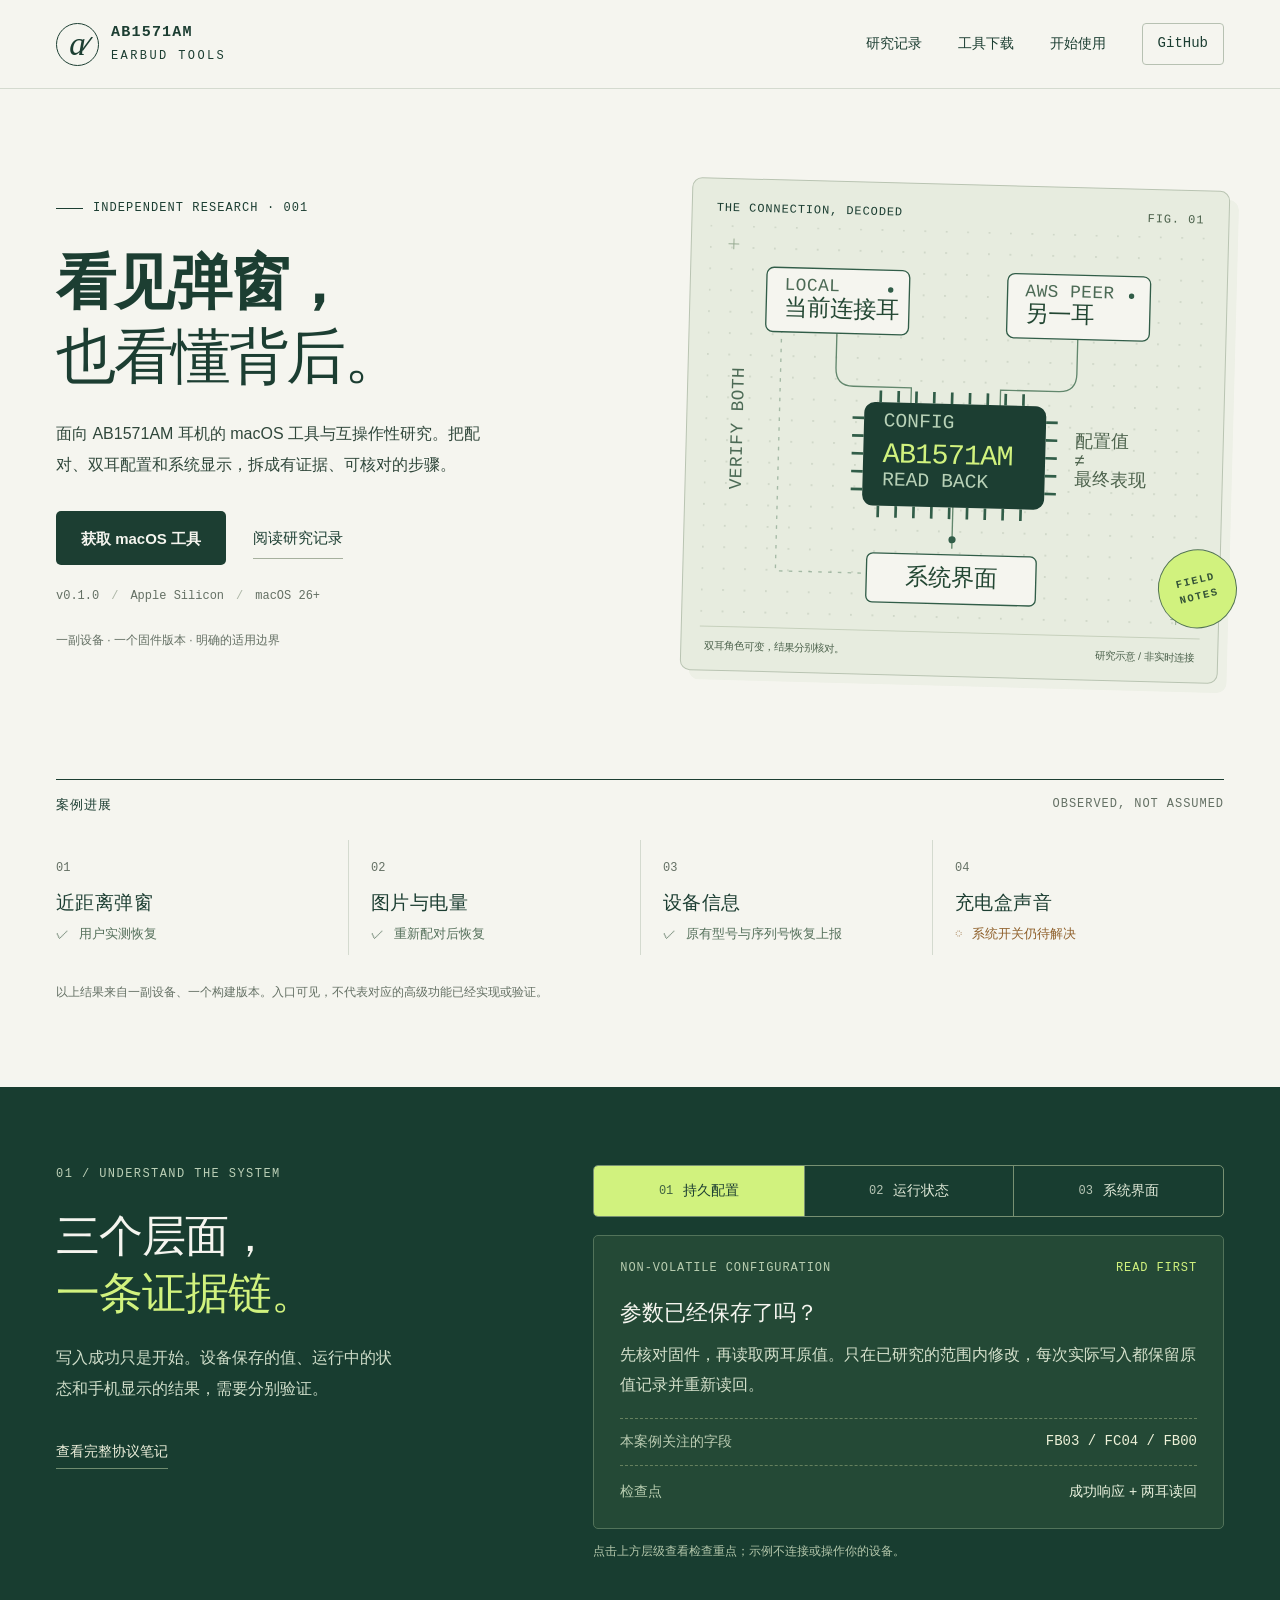
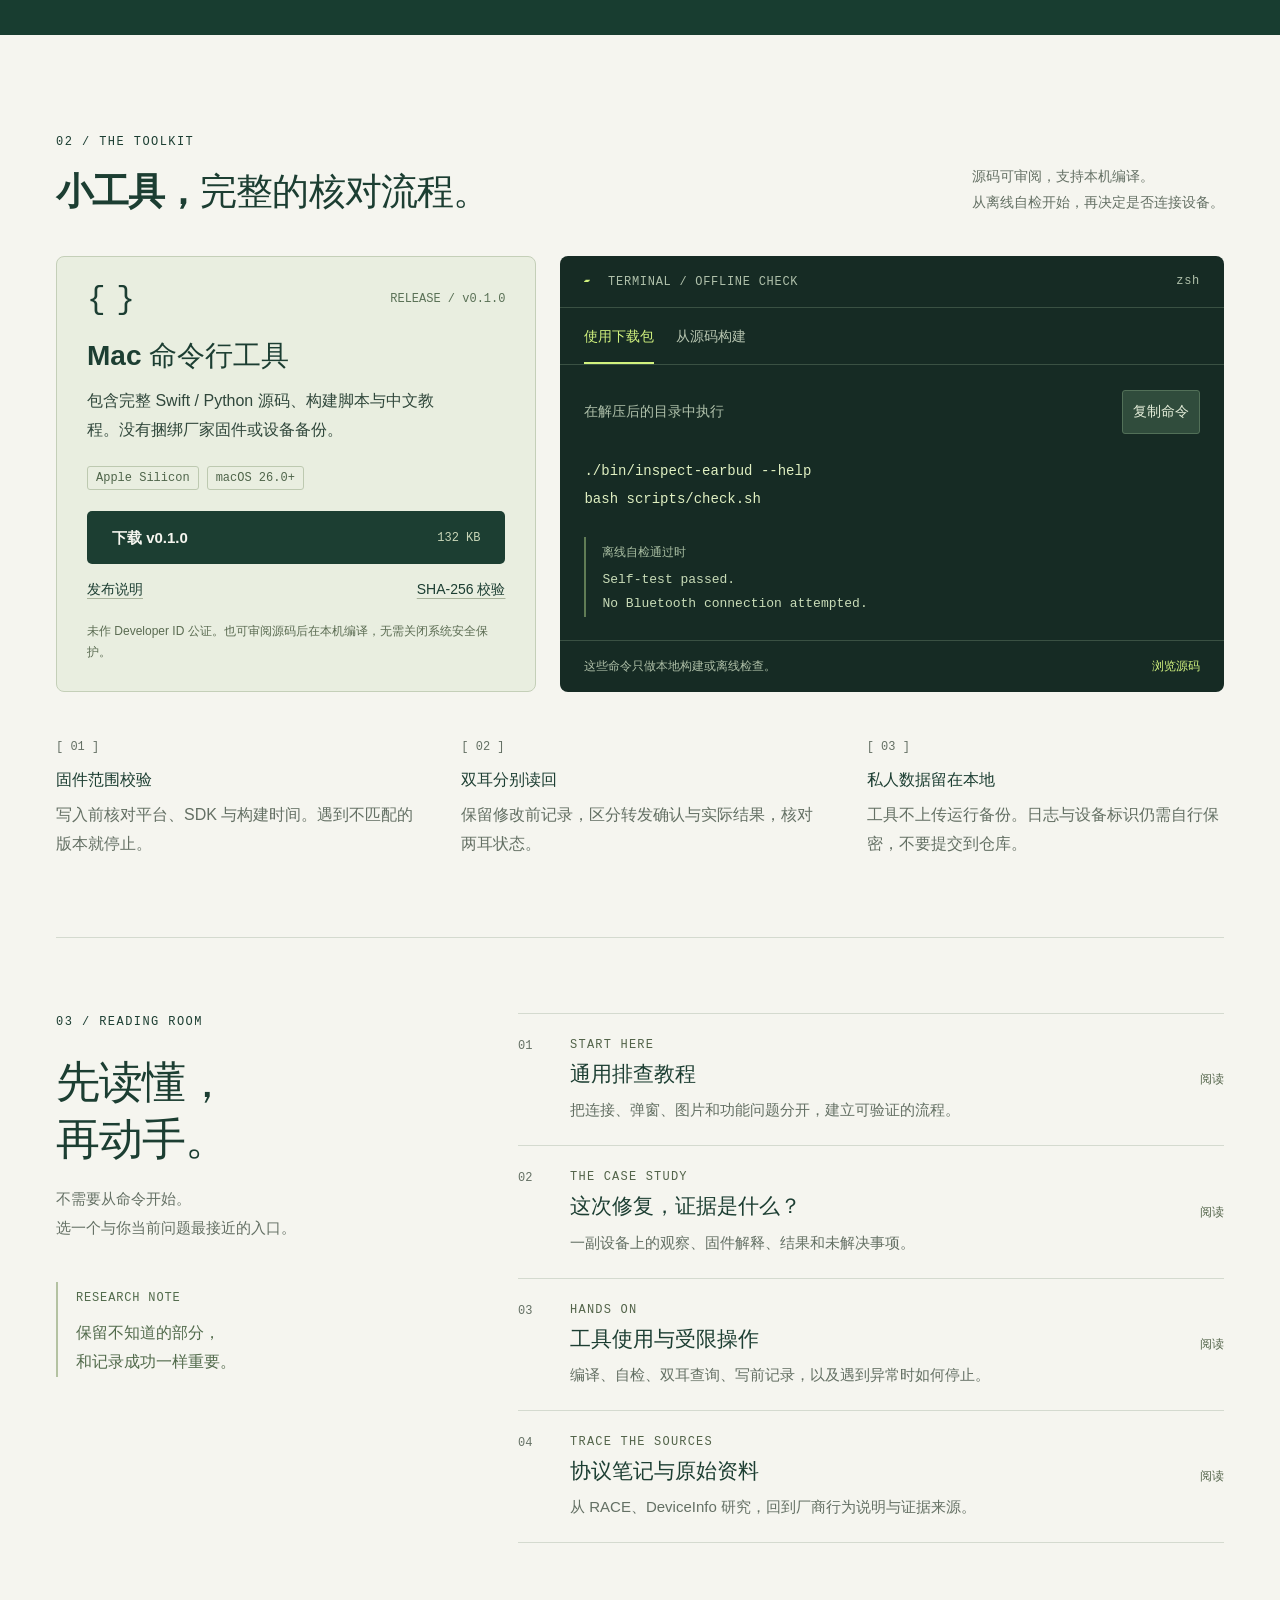
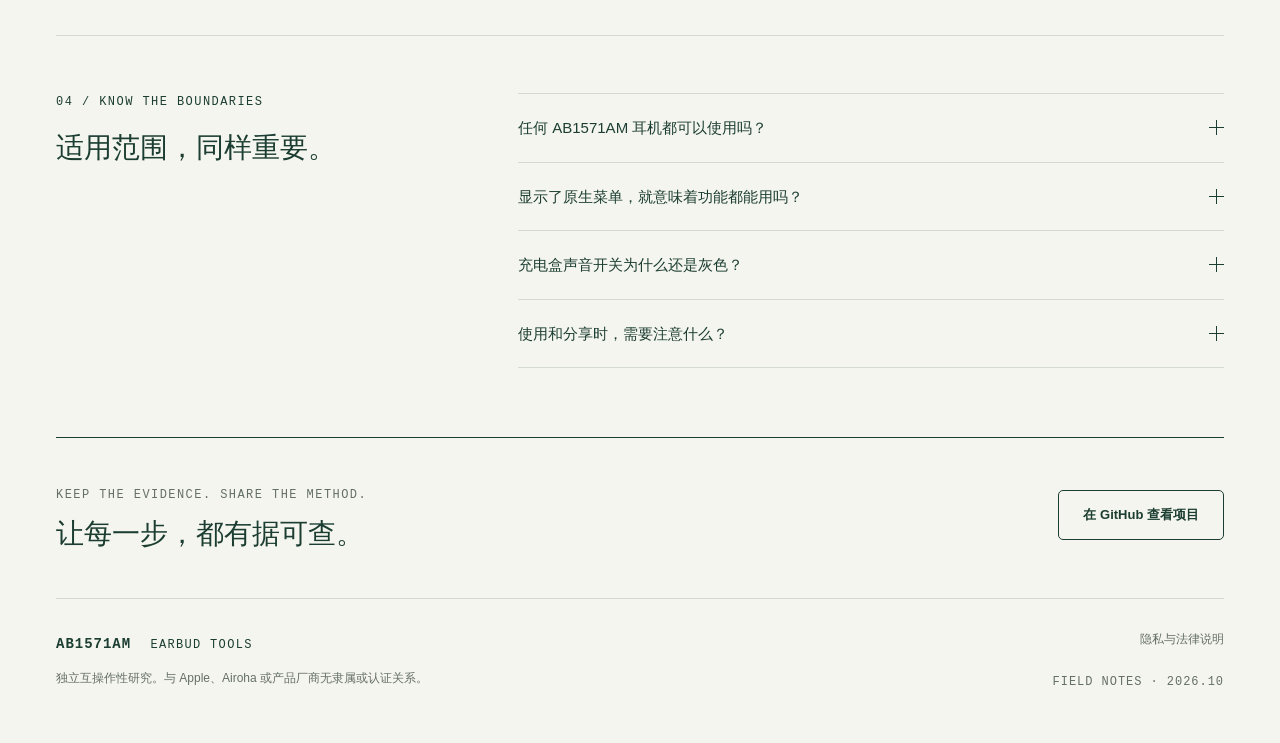
==== docs/index.html @ 387a6f53 "feat: add designed GitHub Pages project site" ====
<!doctype html>
<html lang="zh-CN">
<head>
  <meta charset="utf-8">
  <meta name="viewport" content="width=device-width, initial-scale=1">
  <meta name="theme-color" content="#f5f5ef">
  <meta name="description" content="AB1571AM 耳机互操作性研究与 macOS 工具。理解弹窗、双耳配置和设备信息上报，用可核对的步骤排查问题。">
  <meta http-equiv="Content-Security-Policy" content="default-src 'self'; script-src 'self'; style-src 'self'; img-src 'self' data:; font-src 'self'; object-src 'none'; base-uri 'self'; form-action 'none'">
  <meta property="og:type" content="website">
  <meta property="og:title" content="AB1571AM Earbud Tools · 看懂连接背后">
  <meta property="og:description" content="一份有边界的研究，一套可核对的工具。面向 AB1571AM 耳机的 macOS 工具与互操作性记录。">
  <meta property="og:url" content="https://jacksonsy.github.io/ab1571am-earbud-tools/">
  <link rel="canonical" href="https://jacksonsy.github.io/ab1571am-earbud-tools/">
  <link rel="icon" type="image/svg+xml" href="data:image/svg+xml,%3Csvg xmlns='http://www.w3.org/2000/svg' viewBox='0 0 64 64'%3E%3Crect width='64' height='64' rx='16' fill='%231c3e32'/%3E%3Cpath d='M15 43 28 18h8l13 25M21 33h22M27 43h10' fill='none' stroke='%23d1f27e' stroke-width='5' stroke-linejoin='round'/%3E%3C/svg%3E">
  <link rel="stylesheet" href="site.css">
  <script src="site.js" defer></script>
  <title>AB1571AM Earbud Tools · 看懂连接背后</title>
</head>
<body>
  <a class="skip-link" href="#main">跳到主要内容</a>
  <header class="site-header">
    <div class="shell header-inner">
      <a class="brand" href="#" aria-label="AB1571AM Earbud Tools 首页"><span class="brand-mark" aria-hidden="true">a<span>/</span></span><span><strong>AB1571AM</strong><small>EARBUD TOOLS</small></span></a>
      <button class="menu-toggle" aria-controls="site-nav" aria-expanded="false" aria-label="展开导航"><span></span><span></span></button>
      <nav id="site-nav" aria-label="主导航">
        <a href="#findings">研究记录</a><a href="#toolkit">工具下载</a><a href="#guide">开始使用</a>
        <a class="nav-repo" href="https://github.com/JacksonsY/ab1571am-earbud-tools">GitHub</a>
      </nav>
    </div>
  </header>

  <main id="main">
    <section class="hero shell" aria-labelledby="hero-heading">
      <div class="hero-copy">
        <div class="eyebrow"><span class="short-rule"></span>INDEPENDENT RESEARCH · 001</div>
        <h1 id="hero-heading">看见弹窗，<br><span>也看懂背后。</span></h1>
        <p class="hero-description">面向 AB1571AM 耳机的 macOS 工具与互操作性研究。把配对、双耳配置和系统显示，拆成有证据、可核对的步骤。</p>
        <div class="hero-actions"><a class="button button-primary" href="https://github.com/JacksonsY/ab1571am-earbud-tools/releases/latest">获取 macOS 工具</a><a class="text-link" href="#findings">阅读研究记录</a></div>
        <div class="hero-meta"><span>v0.1.0</span><span>Apple Silicon</span><span>macOS 26+</span></div>
        <p class="scope-note">一副设备 · 一个固件版本 · 明确的适用边界</p>
      </div>

      <div class="field-diagram">
        <div class="diagram-heading"><span>THE CONNECTION, DECODED</span><span class="index-label">FIG. 01</span></div>
        <svg class="protocol-map" viewBox="0 0 560 450" role="img" aria-labelledby="map-title map-desc">
          <title id="map-title">双耳、配置与系统界面的关系示意图</title>
          <desc id="map-desc">当前连接耳和另一耳分别核对配置，通过固件运行状态影响主机识别。连线为研究示意，不表示正在连接设备。</desc>
          <defs><pattern id="map-grid" width="24" height="24" patternUnits="userSpaceOnUse"><circle cx="1" cy="1" r="1" fill="#c6cfbf"/></pattern></defs>
          <rect width="560" height="450" fill="url(#map-grid)"/>
          <g fill="none" stroke="#62876d" stroke-width="1.5"><path d="M145 118V157Q145 177 165 177H230V202"/><path d="M415 118V157Q415 177 395 177H330V202"/><path d="M280 302V356"/><path d="M145 89H83V386H185" stroke-dasharray="4 7" opacity=".5"/></g>
          <g fill="#f5f5ef" stroke="#315d48" stroke-width="1.5"><rect x="65" y="46" width="160" height="72" rx="8"/><rect x="335" y="46" width="160" height="72" rx="8"/></g>
          <g class="map-label"><text x="85" y="71">LOCAL</text><text x="355" y="71">AWS PEER</text></g>
          <g class="map-title"><text x="85" y="99">当前连接耳</text><text x="355" y="99">另一耳</text></g>
          <g fill="#315d48"><circle cx="204" cy="68" r="3"/><circle cx="474" cy="68" r="3"/></g>
          <rect x="178" y="194" width="204" height="116" rx="12" fill="#1c3e32"/>
          <g stroke="#315d48" stroke-width="3"><path d="M196 181v13m20-13v13m20-13v13m20-13v13m20-13v13m20-13v13m20-13v13m20-13v13m20-13v13M196 310v13m20-13v13m20-13v13m20-13v13m20-13v13m20-13v13m20-13v13m20-13v13m20-13v13M165 212h13m-13 20h13m-13 20h13m-13 20h13m-13 20h13M382 212h13m-13 20h13m-13 20h13m-13 20h13m-13 20h13"/></g>
          <text x="200" y="221" class="map-chip-small">CONFIG</text><text x="200" y="261" class="map-chip-title">AB1571AM</text><text x="200" y="287" class="map-chip-small">READ BACK</text>
          <g class="map-side-note"><text x="415" y="238">配置值</text><text x="415" y="260">≠</text><text x="415" y="281">最终表现</text></g>
          <circle cx="280" cy="346" r="4" fill="#315d48"/>
          <rect x="185" y="363" width="190" height="55" rx="7" fill="#f5f5ef" stroke="#315d48" stroke-width="1.5"/>
          <text x="280" y="397" text-anchor="middle" class="map-title">系统界面</text>
          <text x="42" y="296" transform="rotate(-90 42 296)" class="map-label">VERIFY BOTH</text>
          <g stroke="#91a68c" stroke-width="1"><path d="M21 21h12m-6-6v12M527 429h12m-6-6v12"/></g>
        </svg>
        <div class="diagram-foot"><span>双耳角色可变，结果分别核对。</span><span>研究示意 / 非实时连接</span></div>
        <span class="diagram-stamp" aria-hidden="true">FIELD<br>NOTES</span>
      </div>
    </section>

    <section id="findings" class="findings shell" aria-labelledby="findings-heading">
      <div class="section-kicker"><span id="findings-heading">案例进展</span><span>OBSERVED, NOT ASSUMED</span></div>
      <div class="finding-grid">
        <article><span class="finding-number">01</span><h2>近距离弹窗</h2><p><span class="status-symbol" aria-hidden="true">✓</span> 用户实测恢复</p></article>
        <article><span class="finding-number">02</span><h2>图片与电量</h2><p><span class="status-symbol" aria-hidden="true">✓</span> 重新配对后恢复</p></article>
        <article><span class="finding-number">03</span><h2>设备信息</h2><p><span class="status-symbol" aria-hidden="true">✓</span> 原有型号与序列号恢复上报</p></article>
        <article class="finding-open"><span class="finding-number">04</span><h2>充电盒声音</h2><p><span class="status-symbol" aria-hidden="true">◌</span> 系统开关仍待解决</p></article>
      </div>
      <p class="finding-caption">以上结果来自一副设备、一个构建版本。入口可见，不代表对应的高级功能已经实现或验证。</p>
    </section>

    <section class="layers-section" aria-labelledby="layers-heading">
      <div class="shell layers-layout" id="layers" data-tabs data-selected="layer-config">
        <div class="layers-intro"><div class="eyebrow">01 / UNDERSTAND THE SYSTEM</div><h2 id="layers-heading">三个层面，<br><span>一条证据链。</span></h2><p>写入成功只是开始。设备保存的值、运行中的状态和手机显示的结果，需要分别验证。</p><a class="light-link" href="https://github.com/JacksonsY/ab1571am-earbud-tools/blob/main/docs/PROTOCOL.md">查看完整协议笔记</a></div>
        <div class="layer-workspace">
          <div class="layer-tabs" role="tablist" aria-label="探索三个状态层面">
            <button id="tab-config" role="tab" aria-selected="true" aria-controls="layer-config" data-panel="layer-config"><span>01</span>持久配置</button>
            <button id="tab-runtime" role="tab" aria-selected="false" aria-controls="layer-runtime" tabindex="-1" data-panel="layer-runtime"><span>02</span>运行状态</button>
            <button id="tab-interface" role="tab" aria-selected="false" aria-controls="layer-interface" tabindex="-1" data-panel="layer-interface"><span>03</span>系统界面</button>
          </div>
          <div class="layer-panel" id="layer-config" role="tabpanel" aria-labelledby="tab-config" tabindex="0"><div class="panel-topline"><span>NON-VOLATILE CONFIGURATION</span><span class="panel-tag">READ FIRST</span></div><h3>参数已经保存了吗？</h3><p>先核对固件，再读取两耳原值。只在已研究的范围内修改，每次实际写入都保留原值记录并重新读回。</p><div class="data-row"><span>本案例关注的字段</span><code>FB03 / FC04 / FB00</code></div><div class="panel-rule"><span>检查点</span><strong>成功响应 + 两耳读回</strong></div></div>
          <div class="layer-panel" id="layer-runtime" role="tabpanel" aria-labelledby="tab-runtime" tabindex="0" hidden><div class="panel-topline"><span>RUNTIME STATE</span><span class="panel-tag">CHECK THE CACHE</span></div><h3>设备正在使用新值吗？</h3><p>持久值与运行缓存可能不同。案例中的 DeviceInfo 总开关会阻断整组上报；指定缓存只有满足固件、加载和稳定性检查后才能同步。</p><div class="data-row"><span>关键区别</span><code>已保存 ≠ 已生效</code></div><div class="panel-rule"><span>检查点</span><strong>缓存状态 + 数据上报</strong></div></div>
          <div class="layer-panel" id="layer-interface" role="tabpanel" aria-labelledby="tab-interface" tabindex="0" hidden><div class="panel-topline"><span>HOST RECOGNITION</span><span class="panel-tag">VERIFY IN USE</span></div><h3>手机真的显示正确了吗？</h3><p>回到手机验证最初的症状。参数正确但图片空白时，本案例通过重新配对恢复显示；控制项还需要验证硬件实际行为。</p><div class="data-row"><span>最后一步</span><code>看界面，也测功能</code></div><div class="panel-rule"><span>检查点</span><strong>手机观察 + 真实效果</strong></div></div>
          <p class="layer-footnote">点击上方层级查看检查重点；示例不连接或操作你的设备。</p>
        </div>
      </div>
    </section>

    <section id="toolkit" class="toolkit shell" aria-labelledby="toolkit-heading">
      <div class="section-heading"><div><div class="eyebrow">02 / THE TOOLKIT</div><h2 id="toolkit-heading">小工具，<span>完整的核对流程。</span></h2></div><p>源码可审阅，支持本机编译。<br>从离线自检开始，再决定是否连接设备。</p></div>
      <div class="toolkit-layout">
        <div class="download-card"><div class="download-card-top"><span class="tool-symbol" aria-hidden="true">{ }</span><span class="release-label">RELEASE / v0.1.0</span></div><h3>Mac 命令行工具</h3><p>包含完整 Swift / Python 源码、构建脚本与中文教程。没有捆绑厂家固件或设备备份。</p><div class="compatibility"><span>Apple Silicon</span><span>macOS 26.0+</span></div><a class="button button-primary" href="https://github.com/JacksonsY/ab1571am-earbud-tools/releases/download/v0.1.0/earbud-interop-tools-v0.1.0-macos-arm64.zip">下载 v0.1.0 <span class="file-size">132 KB</span></a><div class="download-links"><a href="https://github.com/JacksonsY/ab1571am-earbud-tools/releases/tag/v0.1.0">发布说明</a><a href="https://github.com/JacksonsY/ab1571am-earbud-tools/releases/download/v0.1.0/earbud-interop-tools-v0.1.0-macos-arm64.zip.sha256">SHA-256 校验</a></div><p class="download-note">未作 Developer ID 公证。也可审阅源码后在本机编译，无需关闭系统安全保护。</p></div>
        <div class="terminal" data-tabs>
          <div class="terminal-bar"><span class="terminal-name"><span aria-hidden="true">▰</span> TERMINAL / OFFLINE CHECK</span><span>zsh</span></div>
          <div class="code-tabs" role="tablist" aria-label="选择工具使用方式"><button id="tab-binary" role="tab" aria-selected="true" aria-controls="code-binary" data-panel="code-binary">使用下载包</button><button id="tab-source" role="tab" aria-selected="false" aria-controls="code-source" tabindex="-1" data-panel="code-source">从源码构建</button></div>
          <div id="code-binary" role="tabpanel" aria-labelledby="tab-binary"><div class="code-caption"><span>在解压后的目录中执行</span><button class="copy-button" data-copy="command-binary">复制命令</button></div><pre><code id="command-binary">./bin/inspect-earbud --help
bash scripts/check.sh</code></pre><div class="terminal-output"><span>离线自检通过时</span><p>Self-test passed.<br>No Bluetooth connection attempted.</p></div></div>
          <div id="code-source" role="tabpanel" aria-labelledby="tab-source" hidden><div class="code-caption"><span>在克隆后的仓库目录中执行</span><button class="copy-button" data-copy="command-source">复制命令</button></div><pre><code id="command-source">bash scripts/build-macos.sh
bash scripts/check.sh</code></pre><div class="terminal-output"><span>构建环境</span><p>macOS + Xcode Command Line Tools<br>Python 3 用于辅助脚本自检</p></div></div>
          <div class="terminal-footer"><span id="copy-status" role="status" aria-live="polite">这些命令只做本地构建或离线检查。</span><a href="https://github.com/JacksonsY/ab1571am-earbud-tools/tree/main/tools">浏览源码</a></div>
        </div>
      </div>
      <div class="tool-features"><div><span class="feature-index">[ 01 ]</span><h3>固件范围校验</h3><p>写入前核对平台、SDK 与构建时间。遇到不匹配的版本就停止。</p></div><div><span class="feature-index">[ 02 ]</span><h3>双耳分别读回</h3><p>保留修改前记录，区分转发确认与实际结果，核对两耳状态。</p></div><div><span class="feature-index">[ 03 ]</span><h3>私人数据留在本地</h3><p>工具不上传运行备份。日志与设备标识仍需自行保密，不要提交到仓库。</p></div></div>
    </section>

    <section id="guide" class="reading-room shell" aria-labelledby="guide-heading">
      <div class="reading-intro"><div class="eyebrow">03 / READING ROOM</div><h2 id="guide-heading">先读懂，<br><span>再动手。</span></h2><p>不需要从命令开始。<br>选一个与你当前问题最接近的入口。</p><div class="reading-note"><span>RESEARCH NOTE</span><p>保留不知道的部分，<br>和记录成功一样重要。</p></div></div>
      <div class="reading-list">
        <a href="https://github.com/JacksonsY/ab1571am-earbud-tools/blob/main/docs/TUTORIAL.md"><span class="reading-index">01</span><div><span class="reading-category">START HERE</span><h3>通用排查教程</h3><p>把连接、弹窗、图片和功能问题分开，建立可验证的流程。</p></div><span class="reading-action">阅读</span></a>
        <a href="https://github.com/JacksonsY/ab1571am-earbud-tools/blob/main/docs/CASE_STUDY.md"><span class="reading-index">02</span><div><span class="reading-category">THE CASE STUDY</span><h3>这次修复，证据是什么？</h3><p>一副设备上的观察、固件解释、结果和未解决事项。</p></div><span class="reading-action">阅读</span></a>
        <a href="https://github.com/JacksonsY/ab1571am-earbud-tools/blob/main/docs/TOOLS.md"><span class="reading-index">03</span><div><span class="reading-category">HANDS ON</span><h3>工具使用与受限操作</h3><p>编译、自检、双耳查询、写前记录，以及遇到异常时如何停止。</p></div><span class="reading-action">阅读</span></a>
        <a href="https://github.com/JacksonsY/ab1571am-earbud-tools/blob/main/docs/SOURCES.md"><span class="reading-index">04</span><div><span class="reading-category">TRACE THE SOURCES</span><h3>协议笔记与原始资料</h3><p>从 RACE、DeviceInfo 研究，回到厂商行为说明与证据来源。</p></div><span class="reading-action">阅读</span></a>
      </div>
    </section>

    <section class="boundaries shell" aria-labelledby="boundaries-heading">
      <div class="boundary-heading"><div class="eyebrow">04 / KNOW THE BOUNDARIES</div><h2 id="boundaries-heading">适用范围，同样重要。</h2></div>
      <div class="faq-list">
        <details><summary>任何 AB1571AM 耳机都可以使用吗？<span class="plus" aria-hidden="true"></span></summary><div><p>不能这样推断。当前实机证据来自一副设备与一个固件版本；相同芯片也可能使用不同配置和充电盒控制器。受限写入匹配的案例固件为：</p><dl class="firmware-profile"><div><dt>平台</dt><dd>ab157x_evk</dd></div><div><dt>SDK</dt><dd>IoT_SDK_for_BT_Audio_V3.10.0.c43sp_YFY_1</dd></div><div><dt>构建</dt><dd>2026/09/14 15:40:24 GMT +08:00</dd></div></dl><p>字符串匹配也不是完整固件真实性认证。遇到未知值或不匹配的版本，应停止操作。</p></div></details>
        <details><summary>显示了原生菜单，就意味着功能都能用吗？<span class="plus" aria-hidden="true"></span></summary><div><p>菜单、图片和设备名称属于界面表现，不能证明官方认证，也不能证明对应硬件和协议功能完整。真实心率、精确查找等高级功能尚未在本案例逐项验证；型号和序列号修复恢复的是设备已有信息的上报。</p></div></details>
        <details><summary>充电盒声音开关为什么还是灰色？<span class="plus" aria-hidden="true"></span></summary><div><p>本案例中伴侣 App 可以控制充电盒声音，但 iOS 开关仍灰。连接状态同步和控制协议适配都需要进一步区分，目前没有已验证的系统开关修复方案。Flycc 来源与版本记录见<a href="https://github.com/JacksonsY/ab1571am-earbud-tools/blob/main/docs/SOFTWARE.md">配套软件说明</a>。</p></div></details>
        <details><summary>使用和分享时，需要注意什么？<span class="plus" aria-hidden="true"></span></summary><div><p>仅操作本人合法持有或明确获授权的设备。不要公开序列号、蓝牙标识、密钥、原始日志和固件备份，也不要将界面表现用于冒充官方认证或误导销售。研究、自用和免责声明不等于自动免责；仓库尚未指定额外的开源或内容复用许可证。请先阅读<a href="https://github.com/JacksonsY/ab1571am-earbud-tools/blob/main/docs/PUBLICATION_AND_LEGAL.md">隐私与法律说明</a>。</p></div></details>
      </div>
    </section>

    <section class="closing shell"><div><span class="eyebrow">KEEP THE EVIDENCE. SHARE THE METHOD.</span><h2>让每一步，都有据可查。</h2></div><a class="button button-outline" href="https://github.com/JacksonsY/ab1571am-earbud-tools">在 GitHub 查看项目</a></section>
  </main>
  <footer class="site-footer shell"><div><a class="footer-brand" href="#">AB1571AM <span>EARBUD TOOLS</span></a><p>独立互操作性研究。与 Apple、Airoha 或产品厂商无隶属或认证关系。</p></div><div class="footer-right"><a href="https://github.com/JacksonsY/ab1571am-earbud-tools/blob/main/docs/PUBLICATION_AND_LEGAL.md">隐私与法律说明</a><span>FIELD NOTES · 2026.10</span></div></footer>
</body>
</html>
---- docs/site.css ----
@charset "UTF-8";
:root{--paper:#f5f5ef;--ink:#1c3e32;--text:#30473b;--muted:#647064;--line:#d4dacf;--lime:#d1f27e;--forest:#183d30;--mono:ui-monospace,"SFMono-Regular",Consolas,"Liberation Mono",monospace;--sans:-apple-system,BlinkMacSystemFont,"Segoe UI","PingFang SC","Hiragino Sans GB","Microsoft YaHei",sans-serif;--serif:Georgia,"Songti SC","Noto Serif CJK SC",serif}
*{box-sizing:border-box}html{scroll-behavior:smooth;scroll-padding-top:110px}body{margin:0;background:var(--paper);color:var(--ink);font-family:var(--sans);font-size:16px;line-height:1.7;-webkit-font-smoothing:antialiased}a{color:inherit;text-decoration:none}button{font:inherit;cursor:pointer}button,a{-webkit-tap-highlight-color:transparent}button{color:inherit}button:focus-visible,a:focus-visible,summary:focus-visible,[tabindex]:focus-visible{outline:3px solid #8c4c1c;outline-offset:5px}::selection{background:var(--lime);color:var(--ink)}[hidden]{display:none!important}h1,h2,h3,p{margin:0}h1,h2,h3{line-height:1.25}button{border:0}pre,code{font-family:var(--mono)}.shell{width:min(1240px,calc(100% - 112px));margin-inline:auto}.skip-link{position:fixed;z-index:100;top:12px;left:12px;padding:10px 18px;background:var(--ink);color:white;transform:translateY(-150%)}.skip-link:focus{transform:translateY(0)}.eyebrow{font:500 .75rem/1.6 var(--mono);letter-spacing:.12em}.button{display:inline-flex;align-items:center;justify-content:center;gap:22px;min-height:54px;padding:13px 24px;border:1px solid transparent;border-radius:5px;font-size:.9375rem;font-weight:600;transition:background .18s,transform .18s}.button:hover{transform:translateY(-2px)}.button-primary{background:var(--ink);color:var(--paper)}.button-primary:hover{background:#315c48}.button-outline{border-color:var(--ink)}.button-outline:hover{background:var(--ink);color:var(--paper)}.text-link{font-size:.9375rem;border-bottom:1px solid #a6b09e;padding-block:7px}.text-link:hover{border-color:var(--ink)}
.site-header{position:sticky;top:0;z-index:20;background:rgba(245,245,239,.96);backdrop-filter:blur(16px);border-bottom:1px solid var(--line)}.header-inner{height:88px;display:flex;align-items:center;justify-content:space-between;gap:32px}.brand{display:flex;align-items:center;gap:12px}.brand-mark{display:grid;place-items:center;position:relative;width:43px;height:43px;border:1px solid var(--ink);border-radius:50%;font:italic 33px/1 var(--serif)}.brand-mark span{position:absolute;font:20px var(--mono);right:5px;top:10px;transform:rotate(8deg)}.brand strong{display:block;font:650 .94rem/1.3 var(--mono);letter-spacing:.08em}.brand small{display:block;font:500 .75rem/1.5 var(--mono);letter-spacing:.2em;margin-top:4px}#site-nav{display:flex;align-items:center;gap:36px;font-size:.875rem}#site-nav>a:not(.nav-repo){padding-block:10px;border-bottom:1px solid transparent}#site-nav>a:not(.nav-repo):hover{border-color:var(--ink)}.nav-repo{border:1px solid #b7c1b2;border-radius:4px;padding:8px 15px;font-family:var(--mono);display:flex;align-items:center;gap:19px}.external-mark{font-size:18px}.nav-repo:hover{background:#e8ecdf}.menu-toggle{display:none}
.hero{display:grid;grid-template-columns:1.02fr 1fr;gap:7%;align-items:center;padding-block:86px 92px;min-height:690px}.hero-copy{padding-bottom:12px}.hero .eyebrow{display:flex;align-items:center;gap:10px;font-size:.75rem;letter-spacing:.09em}.short-rule{display:block;width:27px;height:1px;background:var(--ink)}h1{font-size:clamp(44px,4.7vw,68px);font-weight:650;letter-spacing:-.035em;line-height:1.22;margin:28px 0 25px}h1>span{font-family:var(--serif);font-weight:500;letter-spacing:-.04em}.hero-description{font-size:1.0625rem;line-height:1.95;color:var(--text);max-width:430px}.hero-actions{display:flex;gap:27px;align-items:center;margin-top:31px}.download-mark{font-family:var(--mono);font-size:20px;line-height:1}.hero-meta{display:flex;gap:0;margin-top:22px;font:400 .75rem/1.5 var(--mono);color:var(--muted)}.hero-meta span+span:before{content:"/";margin:0 12px;color:#acb6a6}.scope-note{color:var(--muted);font-size:.75rem;margin-top:25px}.field-diagram{position:relative;align-self:center;padding:21px 18px 15px;border:1px solid #b9c4b2;border-radius:10px;background:#e7ecdf;box-shadow:9px 9px 0 #edf0e6;transform:rotate(1.5deg)}.diagram-heading{display:flex;justify-content:space-between;gap:12px;padding:0 6px;font:500 .75rem/1.4 var(--mono);letter-spacing:.075em}.index-label{color:#5e7461}.protocol-map{width:100%;height:auto;display:block;margin-top:8px}.map-label{font:500 11px var(--mono);fill:#4c6a55;letter-spacing:1px}.map-title{font:550 16px var(--sans);fill:#234733}.map-chip-small{font:400 9px var(--mono);letter-spacing:.5px;fill:#b8d1b7}.map-chip-title{font:500 29px var(--mono);fill:var(--lime);letter-spacing:-1px}.map-side-note{font:400 12px var(--sans);fill:#5f775f}.diagram-foot{display:flex;justify-content:space-between;gap:10px;font-size:.65rem;color:#5b7059;border-top:1px solid #c6d0bc;padding:10px 5px 0}.diagram-stamp{position:absolute;right:-18px;bottom:-24px;display:grid;place-content:center;width:79px;height:79px;text-align:center;border:1px solid #527452;border-radius:50%;background:var(--lime);color:#345337;font:600 .66rem/1.5 var(--mono);letter-spacing:.16em;transform:rotate(-15deg)}
.findings{padding-bottom:85px}.section-kicker{display:flex;justify-content:space-between;border-top:1px solid var(--ink);padding-top:15px;color:var(--muted);font:400 .75rem/1.5 var(--mono);letter-spacing:.08em}.section-kicker span:first-child{font-family:var(--sans);font-size:.8125rem;letter-spacing:.08em;color:var(--ink)}.finding-grid{display:grid;grid-template-columns:repeat(4,1fr);margin-top:25px}.finding-grid article{position:relative;padding:12px 22px 8px;border-left:1px solid var(--line)}.finding-grid article:first-child{padding-left:0;border-left:0}.finding-number{font:400 .75rem var(--mono);color:var(--muted)}.finding-grid h2{font-size:1.1875rem;letter-spacing:.025em;margin:12px 0 9px;font-weight:550}.finding-grid article p{color:#56715c;font-size:.8125rem}.status-symbol{font-family:var(--mono);margin-right:6px}.finding-open p,.finding-open .status-symbol{color:#8f602b!important}.finding-caption{font-size:.75rem;color:var(--muted);margin-top:27px}
.layers-section{background:var(--forest);color:var(--paper);padding:78px 0 74px;position:relative;overflow:hidden}.layers-layout{display:grid;grid-template-columns:.83fr 1.17fr;gap:90px}.layers-intro .eyebrow{color:#bbcfb6}.layers-intro h2{font-size:clamp(32px,3.4vw,46px);font-weight:500;margin-top:24px;line-height:1.3;letter-spacing:-.025em}.layers-intro h2 span{font-family:var(--serif);color:var(--lime)}.layers-intro>p{font-size:1rem;line-height:1.95;color:#d0deca;max-width:345px;margin-top:21px}.light-link{display:inline-block;margin-top:30px;padding-block:5px;border-bottom:1px solid #708c6f;font-size:.875rem;color:#eef0dc}.light-link:hover{border-color:var(--lime);color:var(--lime)}.layer-workspace{min-width:0}.layer-tabs{display:grid;grid-template-columns:repeat(3,1fr);border:1px solid #779072;border-radius:5px;overflow:hidden}.layer-tabs button{background:transparent;color:#dfE8d7;padding:13px 10px;font-size:.875rem;display:flex;justify-content:center;gap:10px;align-items:center}.layer-tabs button span{font:400 .75rem var(--mono);opacity:.8}.layer-tabs button+button{border-left:1px solid #779072}.layer-tabs button[aria-selected=true]{background:var(--lime);color:var(--ink)}.layer-tabs button:hover:not([aria-selected=true]){background:#2e5140}.layer-panel{min-height:267px;margin-top:18px;padding:24px 26px;background:#244936;border:1px solid #52735a;border-radius:5px}.panel-topline{display:flex;justify-content:space-between;gap:10px;color:#b8cdb0;font:400 .75rem/1.4 var(--mono);letter-spacing:.075em}.panel-tag{color:var(--lime)}.layer-panel h3{font-size:1.375rem;font-weight:550;margin:22px 0 14px}.layer-panel>p{font-size:.875rem;line-height:1.85;color:#d4e0cb}.data-row{display:flex;align-items:center;justify-content:space-between;gap:18px;margin-top:19px;padding:11px 0;border-top:1px dashed #66805e;border-bottom:1px dashed #66805e;font-size:.75rem;color:#bdceb4}.data-row code{font-size:.75rem;color:#edf1d8}.panel-rule{display:flex;justify-content:space-between;font-size:.75rem;margin-top:14px;color:#b8cdb0}.panel-rule strong{font-weight:500;color:#eaf2de}.layer-footnote{font-size:.75rem;color:#b4c7ab;margin-top:12px}.layer-tabs button:focus-visible,.layers-section a:focus-visible,.layer-panel:focus-visible{outline-color:var(--lime);outline-offset:-4px}
.toolkit{padding-block:98px 78px}.section-heading{display:flex;justify-content:space-between;gap:35px;align-items:flex-end;margin-bottom:40px}.section-heading h2{font-size:clamp(28px,2.9vw,39px);font-weight:600;margin-top:16px;letter-spacing:-.025em}.section-heading h2 span{font-family:var(--serif);font-weight:500}.section-heading>p{font-size:.875rem;color:var(--muted);line-height:1.9;flex-shrink:0}.toolkit-layout{display:grid;grid-template-columns:.84fr 1.16fr;gap:24px}.download-card{background:#e9eee0;border:1px solid #c4cfb8;border-radius:8px;padding:27px 30px}.download-card-top{display:flex;justify-content:space-between;align-items:center}.tool-symbol{font:500 31px/1 var(--mono);letter-spacing:-.13em}.release-label{font:400 .75rem var(--mono);color:#5a7156}.download-card h3{font-size:1.75rem;font-weight:550;margin-top:23px}.download-card>p:not(.download-note){font-size:.9375rem;color:var(--text);line-height:1.85;margin-top:13px;max-width:350px}.compatibility{display:flex;flex-wrap:wrap;gap:8px;margin:21px 0}.compatibility span{border:1px solid #bdc9b0;font:400 .75rem var(--mono);border-radius:3px;padding:4px 8px;color:#4f654a}.download-card .button{width:100%;justify-content:space-between;min-height:51px}.file-size{font:400 .75rem var(--mono);color:#c7d5b7}.download-links{display:flex;justify-content:space-between;margin-top:14px;font-size:.75rem}.download-links a{text-decoration:underline;text-underline-offset:4px;text-decoration-color:#a8b39b}.download-links a:hover{text-decoration-color:var(--ink)}.download-note{font-size:.75rem;color:#5b6c52;line-height:1.7;margin-top:19px}.terminal{background:#162b24;color:#e9eddf;border-radius:8px;overflow:hidden;min-width:0;display:flex;flex-direction:column}.terminal-bar{display:flex;justify-content:space-between;gap:8px;padding:18px 24px;border-bottom:1px solid #3a5143;font:400 .75rem var(--mono);color:#afc0aa;letter-spacing:.06em}.terminal-name span{color:var(--lime);margin-right:9px}.code-tabs{display:flex;gap:22px;padding:0 24px;border-bottom:1px solid #3a5143}.code-tabs button{padding:17px 0 13px;background:transparent;border-bottom:2px solid transparent;color:#b8c6b1;font-size:.8125rem}.code-tabs button[aria-selected=true]{border-color:var(--lime);color:var(--lime)}.code-tabs button:hover{color:#f0f5e6}.terminal [role=tabpanel]{padding:25px 24px 23px;flex:1}.code-caption{display:flex;align-items:center;justify-content:space-between;gap:10px;color:#afc0aa;font-size:.75rem}.copy-button{background:#304c3c;color:#e4edd9;font-size:.75rem;border:1px solid #527058;border-radius:3px;padding:4px 10px;min-height:32px;white-space:nowrap}.copy-button:hover{background:#426249}.terminal pre{margin:23px 0 24px;white-space:pre-wrap;overflow-wrap:anywhere;color:#dfefc1;font-size:.875rem;line-height:2}.terminal-output{border-left:2px solid #607c55;padding-left:16px}.terminal-output>span{font-size:.75rem;color:#a9bea2}.terminal-output p{font:400 .8125rem/1.9 var(--mono);color:#c9dcb8;margin-top:4px}.terminal-footer{display:flex;justify-content:space-between;gap:18px;border-top:1px solid #3a5143;padding:15px 24px;color:#aebfa7;font-size:.75rem}.terminal-footer a{color:var(--lime);white-space:nowrap}.terminal a:focus-visible,.terminal button:focus-visible{outline-color:var(--lime)}.tool-features{display:grid;grid-template-columns:repeat(3,1fr);gap:48px;margin-top:39px}.feature-index{font:400 .75rem var(--mono);color:var(--muted)}.tool-features h3{font-size:1rem;font-weight:550;margin-top:12px}.tool-features p{font-size:.875rem;color:var(--muted);line-height:1.85;margin-top:10px}
.reading-room{padding-block:75px 92px;border-top:1px solid var(--line);display:grid;grid-template-columns:.72fr 1.28fr;gap:65px}.reading-intro h2{font-size:clamp(32px,3.4vw,45px);font-weight:550;line-height:1.3;letter-spacing:-.02em;margin-top:22px}.reading-intro h2 span{font-family:var(--serif);font-weight:500}.reading-intro>p{font-size:.9375rem;color:var(--muted);line-height:1.9;margin-top:18px}.reading-note{border-left:2px solid #b4c2a2;margin-top:40px;padding-left:18px}.reading-note span{font:400 .75rem var(--mono);color:#526b4c;letter-spacing:.07em}.reading-note p{font:400 1rem/1.8 var(--serif);color:#526b4c;margin-top:10px}.reading-list>a{display:grid;grid-template-columns:35px 1fr 38px;gap:17px;align-items:start;padding:24px 0 25px;border-bottom:1px solid var(--line);transition:background .18s,padding .18s}.reading-list>a:first-child{border-top:1px solid var(--line)}.reading-list>a:hover{padding-inline:12px;background:#e9eee0}.reading-index{font:400 .75rem/1.5 var(--mono);color:var(--muted);padding-top:1px}.reading-category{display:block;font:400 .75rem/1.5 var(--mono);color:#6a7664;letter-spacing:.1em}.reading-list h3{font-size:1.3125rem;font-weight:550;margin-top:7px}.reading-list p{font-size:.8125rem;color:var(--muted);margin-top:9px;line-height:1.8}.reading-action{align-self:center;font-size:.75rem;color:#67775d;text-align:right}
.boundaries{padding-block:57px 69px;border-top:1px solid var(--line);display:grid;grid-template-columns:.72fr 1.28fr;gap:65px}.boundary-heading h2{font-size:1.75rem;font-weight:550;margin-top:18px}.faq-list details{border-bottom:1px solid var(--line)}.faq-list details:first-child{border-top:1px solid var(--line)}.faq-list summary{list-style:none;display:flex;align-items:center;justify-content:space-between;gap:24px;padding:21px 0;font-size:.9375rem;cursor:pointer;font-weight:500}.faq-list summary::-webkit-details-marker{display:none}.plus{position:relative;width:15px;height:15px;flex:0 0 15px}.plus:before,.plus:after{content:"";position:absolute;background:var(--ink);left:0;top:7px;width:15px;height:1px;transition:transform .18s}.plus:after{transform:rotate(90deg)}details[open] .plus:after{transform:rotate(0)}.faq-list details>div{font-size:.875rem;color:var(--muted);line-height:1.9;padding:0 0 24px}.faq-list details a{text-decoration:underline;text-underline-offset:3px;color:var(--ink)}.firmware-profile{padding:14px 16px;background:#e9eee0;font-family:var(--mono);font-size:.75rem;margin:15px 0;color:#4a6146}.firmware-profile>div{display:grid;grid-template-columns:43px 1fr;gap:12px;margin:4px 0}.firmware-profile dt{font-family:var(--sans)}.firmware-profile dd{margin:0;overflow-wrap:anywhere}
.closing{border-top:1px solid var(--ink);padding-block:41px 47px;display:flex;justify-content:space-between;align-items:center;gap:30px}.closing .eyebrow{font-size:.75rem;color:var(--muted)}.closing h2{font-family:var(--serif);font-size:1.75rem;font-weight:500;margin-top:10px}.closing .button{min-height:49px;font-size:.8125rem}.site-footer{display:flex;justify-content:space-between;gap:30px;border-top:1px solid var(--line);padding-block:30px 34px;color:var(--muted)}.footer-brand{font:550 .875rem var(--mono);letter-spacing:.07em;color:var(--ink)}.footer-brand span{font-size:.75rem;letter-spacing:.11em;margin-left:10px;font-weight:400}.site-footer p{font-size:.75rem;margin-top:11px;line-height:1.8}.footer-right{display:flex;flex-direction:column;align-items:flex-end;justify-content:space-between;gap:12px;font-size:.75rem}.footer-right>span{font:400 .75rem var(--mono);letter-spacing:.08em}.footer-right a:hover{text-decoration:underline}
@media(min-width:1600px){.hero{gap:95px;padding-block:104px}.field-diagram{max-width:556px}.hero h1{font-size:70px}}
@media(max-width:1120px){.shell{width:calc(100% - 72px)}.hero{gap:5%;padding-block:65px 72px;min-height:620px}h1{font-size:51px}.hero-description{font-size:1rem}.hero-actions{gap:20px}.button{padding-inline:20px}.scope-note{font-size:.75rem}.layers-layout{gap:48px;grid-template-columns:.75fr 1.25fr}.layers-intro h2{font-size:37px}.panel-topline{flex-wrap:wrap;gap:7px}.section-heading h2{font-size:31px}.toolkit-layout{grid-template-columns:.9fr 1.1fr}.download-card{padding:24px}.terminal pre{font-size:.8125rem}.terminal-footer{flex-wrap:wrap;gap:8px}.reading-room,.boundaries{gap:46px}.finding-grid article{padding-inline:16px}.finding-grid article p{font-size:.75rem}.tool-features{gap:32px}}
@media(max-width:820px){.shell{width:calc(100% - 48px)}.header-inner{height:76px}#site-nav{gap:20px}.hero{gap:35px;grid-template-columns:1fr 1fr;min-height:570px;padding-block:55px 66px}h1{font-size:42px}.hero .eyebrow{font-size:.75rem;letter-spacing:.04em}.hero-description{font-size:.9375rem}.hero-actions{align-items:flex-start;flex-direction:column;gap:15px}.hero-actions .text-link{margin-left:2px}.hero-meta{flex-wrap:wrap;font-size:.75rem}.hero-meta span+span:before{margin-inline:7px}.scope-note{margin-top:20px;font-size:.75rem}.field-diagram{padding:15px 10px 12px}.diagram-heading{font-size:.75rem}.diagram-foot{font-size:.75rem;flex-direction:column;gap:2px}.diagram-stamp{width:65px;height:65px;right:-10px;font-size:.75rem}.finding-grid{grid-template-columns:repeat(2,1fr);gap:28px 0}.finding-grid article:nth-child(3){border-left:0;padding-left:0}.finding-grid article p{font-size:.8125rem}.findings{padding-bottom:62px}.layers-layout{grid-template-columns:1fr;gap:34px}.layers-intro{display:grid;grid-template-columns:1fr 1fr;gap:0 35px}.layers-intro .eyebrow{grid-column:1/-1}.layers-intro h2{grid-row:2/4;margin-top:16px}.layers-intro>p{margin-top:19px;max-width:none}.layers-intro .light-link{justify-self:start;margin-top:14px}.layers-section{padding-block:60px}.layer-panel{min-height:245px}.toolkit{padding-block:70px 62px}.section-heading{display:block;margin-bottom:28px}.section-heading>p{margin-top:16px}.section-heading>p br{display:none}.toolkit-layout{grid-template-columns:1fr}.download-card{display:grid;grid-template-columns:1fr 1fr;gap:0 30px}.download-card-top{grid-column:1/-1}.download-card h3{grid-column:1;margin-top:20px}.download-card>p:not(.download-note){grid-column:1;grid-row:3/5;max-width:none}.compatibility{grid-column:2;grid-row:2;margin:20px 0 15px}.download-card .button{grid-column:2;grid-row:3;align-self:start}.download-links{grid-column:2;grid-row:4;margin-top:11px}.download-note{grid-column:1/-1;margin-top:20px;max-width:none}.terminal pre{font-size:.875rem}.terminal-footer{flex-wrap:nowrap}.tool-features{gap:25px}.reading-room{grid-template-columns:1fr;gap:35px;padding-block:58px}.reading-intro{display:grid;grid-template-columns:1fr 1fr;gap:0 30px}.reading-intro .eyebrow{grid-column:1/-1}.reading-intro h2{grid-row:2/4;margin-top:16px}.reading-intro>p{margin-top:20px}.reading-note{margin-top:20px}.reading-note p{font-size:.875rem}.reading-list>a{grid-template-columns:36px 1fr 38px}.boundaries{grid-template-columns:1fr;gap:28px;padding-block:46px}.boundary-heading h2{font-size:1.75rem}.closing h2{font-size:1.75rem}}
@media(max-width:600px){html{scroll-padding-top:90px}.shell{width:calc(100% - 40px)}.header-inner{height:72px}.brand-mark{width:36px;height:36px;font-size:29px}.brand-mark span{font-size:17px;right:4px;top:9px}.brand strong{font-size:.8125rem}.brand small{font-size:.75rem}.menu-toggle{display:flex;flex-direction:column;justify-content:center;gap:6px;width:42px;height:42px;background:transparent;border:1px solid #c5cebd;border-radius:4px;padding:10px}.menu-toggle span{display:block;height:1px;width:20px;background:var(--ink);transition:transform .18s}.menu-toggle[aria-expanded=true] span:first-child{transform:translateY(3.5px) rotate(45deg)}.menu-toggle[aria-expanded=true] span:last-child{transform:translateY(-3.5px) rotate(-45deg)}#site-nav{display:none;position:absolute;top:71px;left:0;right:0;padding:15px 20px 23px;background:var(--paper);border-bottom:1px solid var(--line);align-items:stretch;gap:2px;font-size:.9375rem}#site-nav[data-open=true]{display:flex;flex-direction:column}#site-nav>a:not(.nav-repo){padding:13px 3px}.nav-repo{justify-content:space-between;margin-top:10px;padding:10px 13px}.hero{grid-template-columns:1fr;gap:47px;padding-block:48px 64px}.hero-copy{padding:0}.hero .eyebrow{font-size:.75rem;letter-spacing:.06em}h1{font-size:clamp(43px,11.5vw,61px);line-height:1.22;margin:25px 0 22px}.hero-description{font-size:1rem;max-width:470px;line-height:1.9}.hero-actions{flex-direction:row;align-items:center;gap:24px;margin-top:26px}.hero-actions .button{font-size:.875rem;padding:12px 18px;gap:17px;min-height:50px}.hero-actions .text-link{font-size:.875rem}.hero-meta{font-size:.75rem;margin-top:20px}.hero-meta span+span:before{margin-inline:11px}.scope-note{font-size:.75rem;margin-top:18px}.field-diagram{max-width:500px;width:calc(100% - 9px);margin-inline:auto;transform:rotate(1deg);padding:16px 12px 12px}.diagram-heading{font-size:.75rem}.diagram-foot{font-size:.75rem;flex-direction:row;gap:10px}.diagram-stamp{width:67px;height:67px;right:-9px;bottom:-22px}.section-kicker{font-size:.75rem;gap:12px}.finding-grid{margin-top:18px;gap:24px 0}.finding-grid article{padding-top:8px;padding-right:8px;padding-left:18px}.finding-grid h2{font-size:1.125rem}.finding-grid article p{font-size:.75rem;line-height:1.7}.finding-caption{font-size:.75rem;margin-top:25px}.findings{padding-bottom:49px}.layers-section{padding-block:47px 43px}.layers-intro{display:block}.layers-intro .eyebrow{font-size:.75rem}.layers-intro h2{font-size:37px;margin-top:19px}.layers-intro>p{font-size:.9375rem;margin-top:17px;max-width:360px}.layers-intro .light-link{font-size:.875rem;margin-top:19px}.layer-tabs button{font-size:.8125rem;padding:12px 5px;gap:6px;min-height:49px}.layer-tabs button span{font-size:.75rem}.layer-panel{padding:21px 19px;min-height:0}.panel-topline{font-size:.75rem;gap:6px;letter-spacing:.04em}.panel-tag{white-space:nowrap}.layer-panel h3{font-size:1.1875rem;margin-top:20px}.layer-panel>p{font-size:.875rem}.data-row{align-items:flex-start;gap:10px;font-size:.75rem;flex-direction:column}.data-row code{font-size:.75rem}.panel-rule{font-size:.75rem}.layer-footnote{font-size:.75rem}.toolkit{padding-block:58px 48px}.section-heading .eyebrow{font-size:.75rem}.section-heading h2{font-size:29px;line-height:1.45;margin-top:13px}.section-heading h2 span{display:block}.section-heading>p{font-size:.875rem;margin-top:14px}.download-card{display:block;padding:24px}.release-label{font-size:.75rem}.download-card h3{font-size:1.75rem;margin-top:20px}.download-card>p:not(.download-note){font-size:.9375rem}.compatibility{margin:20px 0}.download-note{font-size:.75rem}.download-links{font-size:.8125rem;margin-top:15px}.terminal-bar{padding:17px 20px;font-size:.75rem}.code-tabs{padding-inline:20px;gap:24px}.code-tabs button{font-size:.8125rem;min-height:50px}.terminal [role=tabpanel]{padding:22px 20px}.code-caption{font-size:.75rem;gap:8px}.copy-button{min-height:37px;font-size:.75rem;padding-inline:9px}.terminal pre{font-size:.8125rem;line-height:2.1;margin-top:20px}.terminal-output p{font-size:.75rem}.terminal-footer{flex-wrap:wrap;padding:15px 20px;font-size:.75rem;gap:10px}.tool-features{grid-template-columns:1fr;gap:0;margin-top:21px}.tool-features>div{display:grid;grid-template-columns:49px 1fr;gap:6px 15px;padding-block:20px;border-bottom:1px solid var(--line)}.feature-index{grid-row:1/3;margin-top:4px}.tool-features h3{margin:0;font-size:1rem}.tool-features p{margin:0;grid-column:2;font-size:.875rem}.reading-room{padding-block:45px 49px;gap:28px}.reading-intro{display:block}.reading-intro h2{font-size:37px;margin-top:17px}.reading-intro>p{font-size:.9375rem;margin-top:16px}.reading-note{display:none}.reading-list>a{grid-template-columns:23px 1fr 29px;gap:12px;padding-block:22px}.reading-index{font-size:.75rem}.reading-category{font-size:.75rem}.reading-list h3{font-size:1.1875rem;margin-top:8px}.reading-list p{font-size:.8125rem}.reading-action{font-size:.75rem}.boundaries{padding-block:43px 42px;gap:23px}.boundary-heading .eyebrow{font-size:.75rem}.boundary-heading h2{font-size:1.75rem}.faq-list summary{font-size:.875rem;gap:20px;padding-block:19px}.faq-list details>div{font-size:.875rem}.firmware-profile{font-size:.75rem;padding:12px}.firmware-profile>div{grid-template-columns:31px 1fr;gap:8px}.closing{flex-direction:column;align-items:flex-start;padding-block:31px 36px;gap:24px}.closing .eyebrow{font-size:.75rem;letter-spacing:.06em}.closing h2{font-size:1.75rem;margin-top:12px}.closing .button{font-size:.875rem}.site-footer{flex-direction:column;gap:23px;padding-block:27px 28px}.site-footer p{font-size:.75rem}.footer-right{flex-direction:row;align-items:center;font-size:.75rem}.footer-brand{font-size:.8125rem}}
@media(max-width:360px){.shell{width:calc(100% - 32px)}.hero-actions{gap:18px}.hero-actions .button{padding-inline:14px}.hero-actions .text-link{font-size:.8125rem}.diagram-heading{font-size:.75rem}.diagram-foot{font-size:.75rem}.layer-tabs button{font-size:.75rem}.panel-topline{font-size:.75rem}.terminal [role=tabpanel]{padding-inline:16px}.terminal pre{font-size:.75rem}}
@media(prefers-reduced-motion:reduce){html{scroll-behavior:auto}*,*:before,*:after{transition:none!important;animation:none!important}.button:hover{transform:none}}

/* Readable secondary text and touch controls at compact widths. */
.hero-description,.layers-intro>p,.layer-panel>p,.download-card>p:not(.download-note),.tool-features p,.faq-list details>div{font-size:1rem}
.layer-tabs button,.code-tabs button,.copy-button,.code-caption,.data-row,.data-row code,.panel-rule,.download-links{font-size:.875rem}
.copy-button{min-height:40px}.reading-list p{font-size:.9375rem}.diagram-stamp{bottom:54px}
.map-label{font-size:20px;letter-spacing:.5px}.map-title{font-size:26px}.map-chip-small{font-size:22px;letter-spacing:0}.map-chip-title{font-size:32px}.map-side-note{font-size:20px}
@media(max-width:600px){.diagram-stamp{bottom:51px}.map-title{font-size:26px}.hero-actions .button{gap:0}.terminal-footer{font-size:.75rem}.finding-grid article p{font-size:.875rem}.reading-category{font-size:.75rem}}
@media(max-width:360px){.map-label{font-size:26px}.map-title{font-size:28px}.map-side-note{display:none}.layer-tabs button{font-size:.8125rem}.layer-tabs button span{display:none}}
.diagram-foot,.index-label{color:#4b614b}.map-side-note{fill:#4b614b}.reading-action,.reading-category{color:#53644a}.copy-button{min-height:44px}.brand{min-height:44px}.menu-toggle{min-width:44px;min-height:44px}
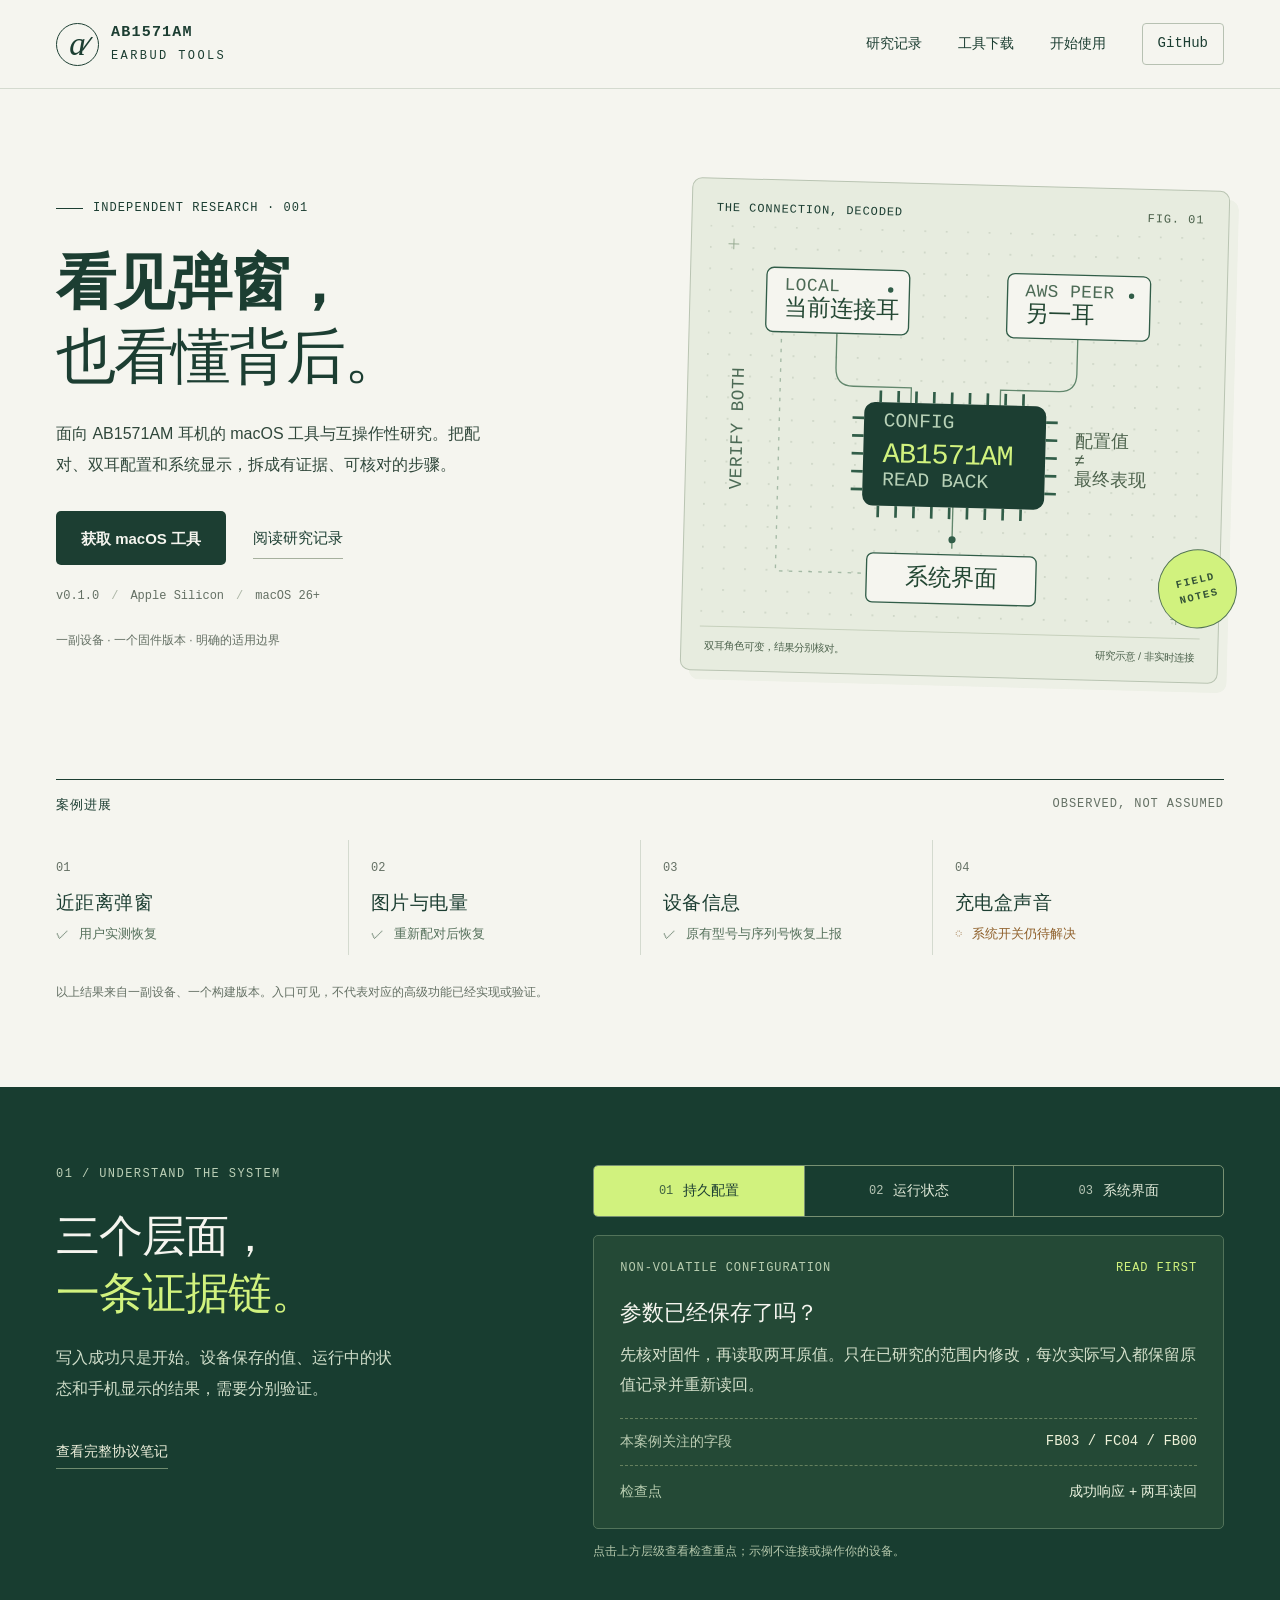
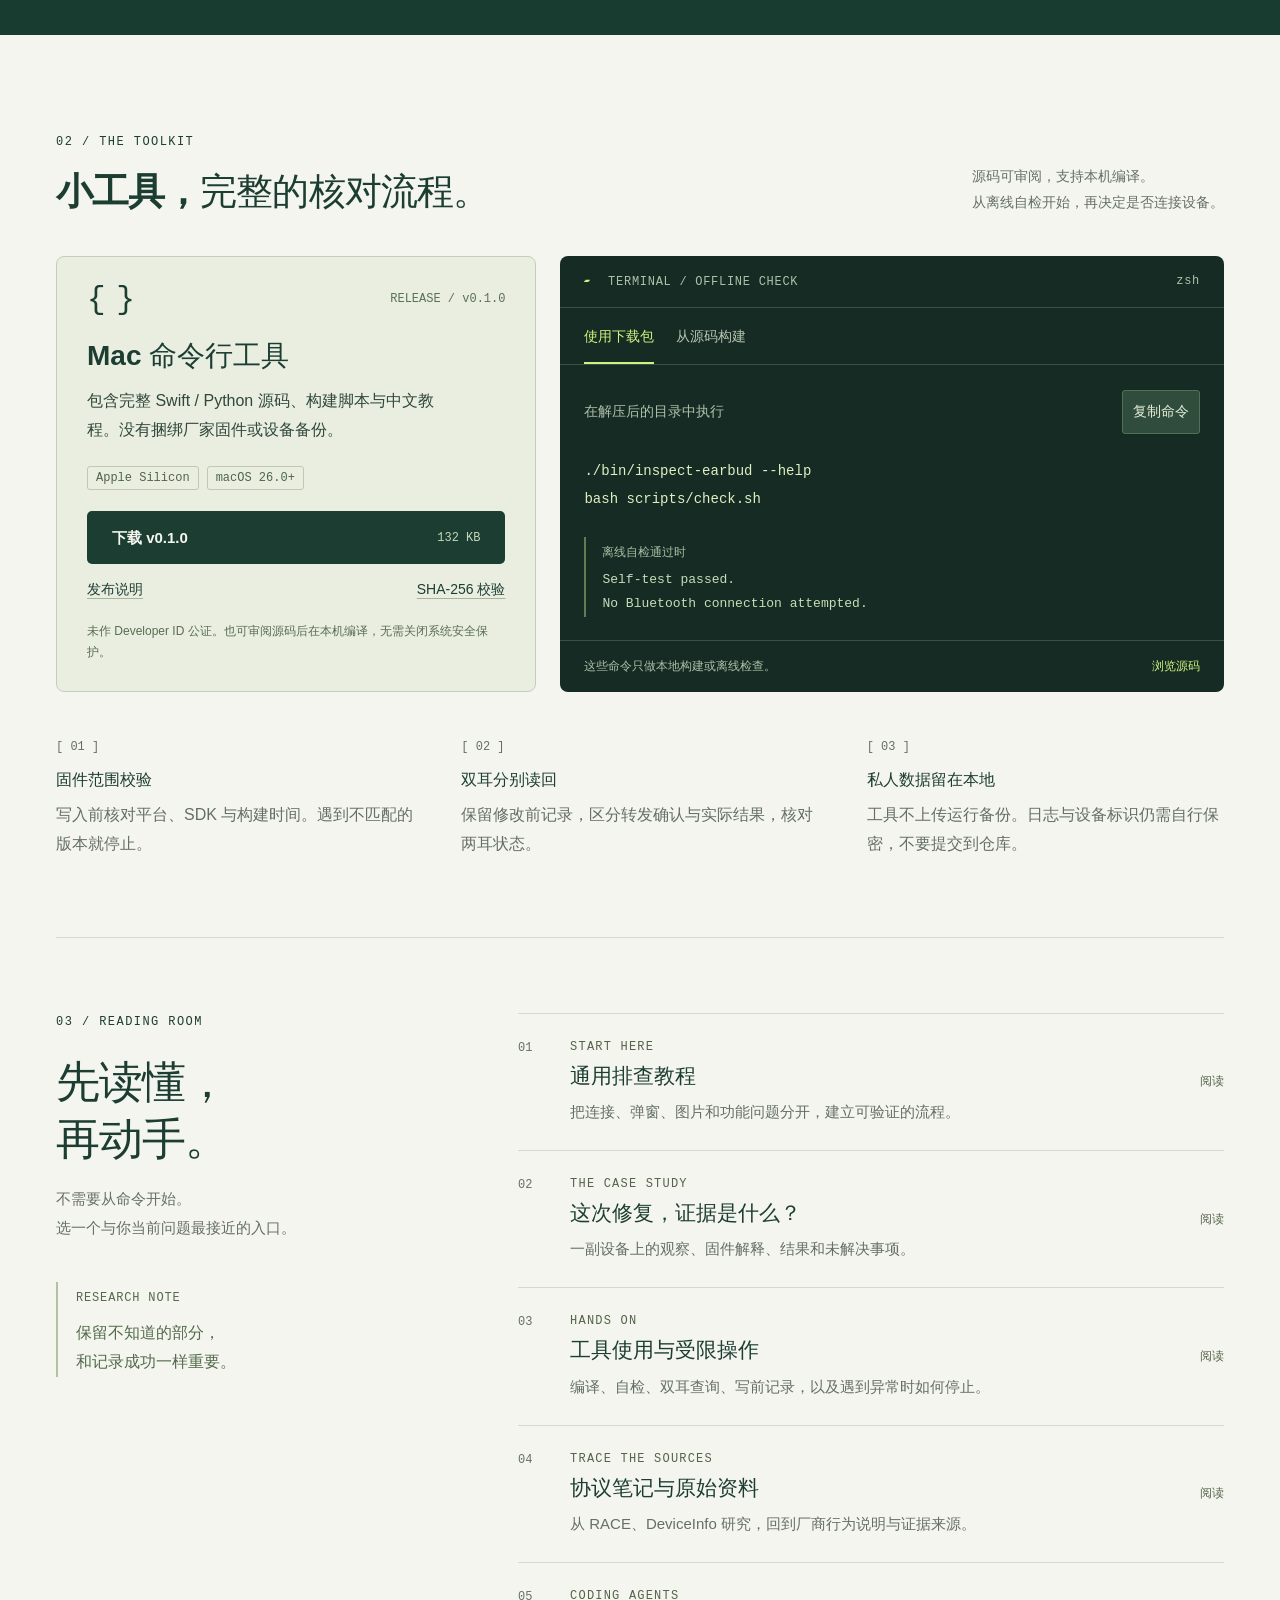
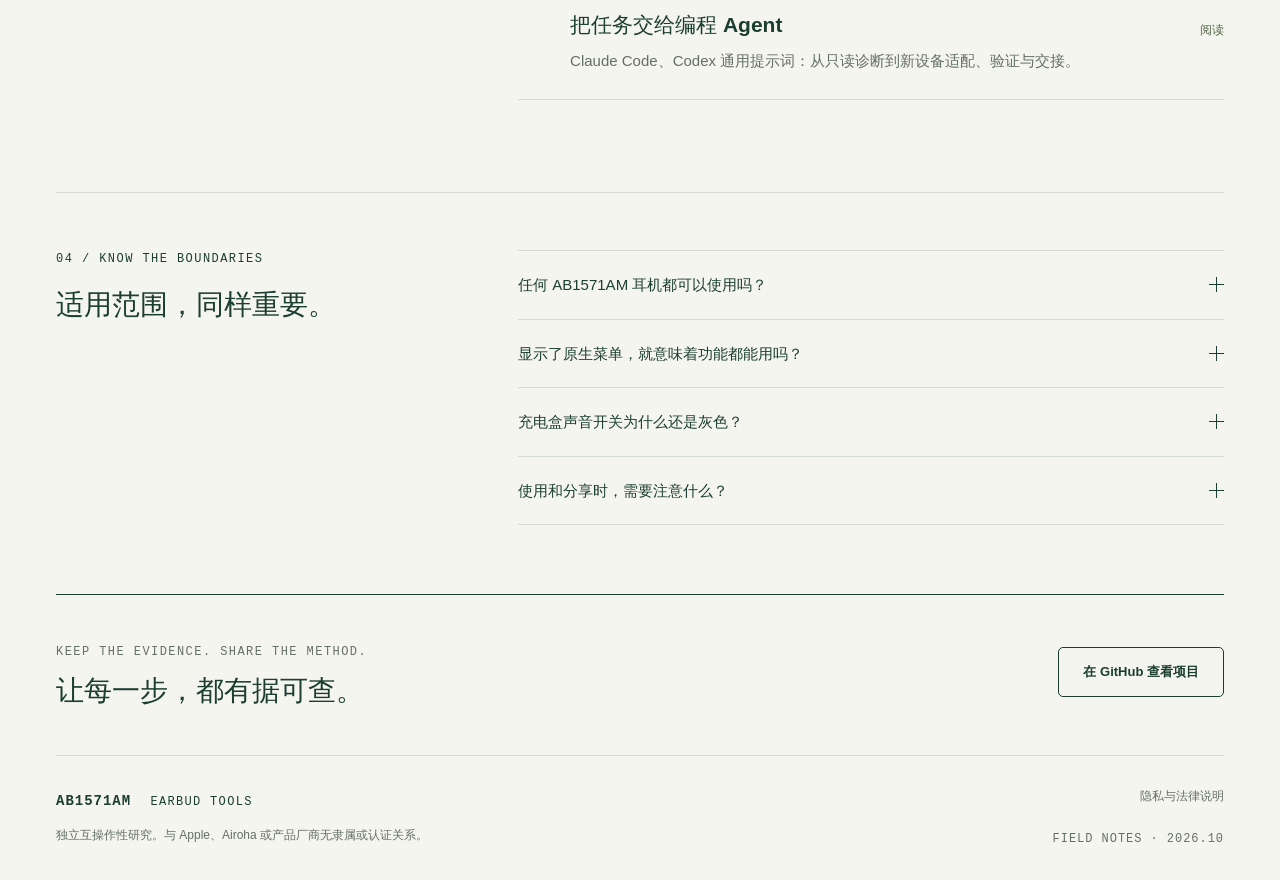
==== commit 63cb4255: "docs: add coding agent workflows for device adaptation" ====
--- a/docs/index.html
+++ b/docs/index.html
@@ -119,6 +119,7 @@
         <a href="https://github.com/JacksonsY/ab1571am-earbud-tools/blob/main/docs/CASE_STUDY.md"><span class="reading-index">02</span><div><span class="reading-category">THE CASE STUDY</span><h3>这次修复，证据是什么？</h3><p>一副设备上的观察、固件解释、结果和未解决事项。</p></div><span class="reading-action">阅读</span></a>
         <a href="https://github.com/JacksonsY/ab1571am-earbud-tools/blob/main/docs/TOOLS.md"><span class="reading-index">03</span><div><span class="reading-category">HANDS ON</span><h3>工具使用与受限操作</h3><p>编译、自检、双耳查询、写前记录，以及遇到异常时如何停止。</p></div><span class="reading-action">阅读</span></a>
         <a href="https://github.com/JacksonsY/ab1571am-earbud-tools/blob/main/docs/SOURCES.md"><span class="reading-index">04</span><div><span class="reading-category">TRACE THE SOURCES</span><h3>协议笔记与原始资料</h3><p>从 RACE、DeviceInfo 研究，回到厂商行为说明与证据来源。</p></div><span class="reading-action">阅读</span></a>
+        <a id="agent-prompts" href="https://github.com/JacksonsY/ab1571am-earbud-tools/blob/main/prompts/README.md"><span class="reading-index">05</span><div><span class="reading-category">CODING AGENTS</span><h3>把任务交给编程 Agent</h3><p>Claude Code、Codex 通用提示词：从只读诊断到新设备适配、验证与交接。</p></div><span class="reading-action">阅读</span></a>
       </div>
     </section>
 
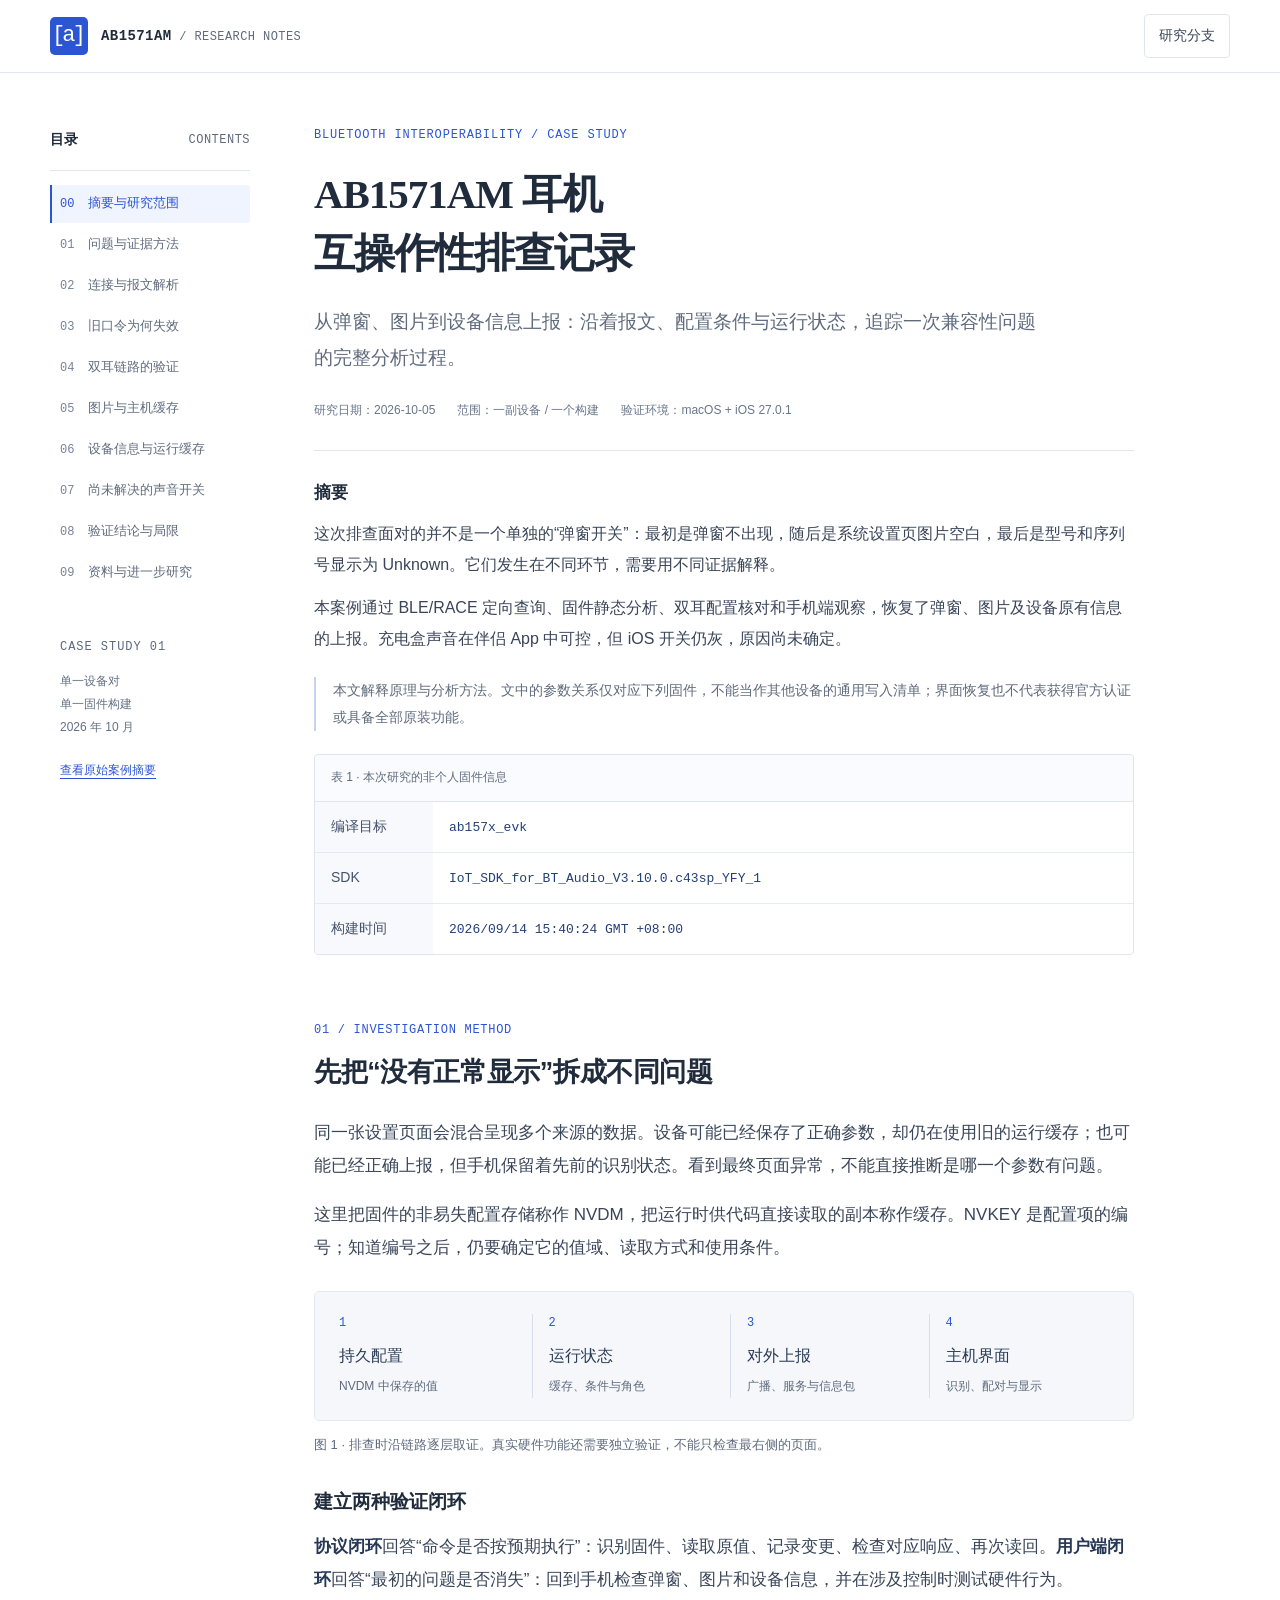
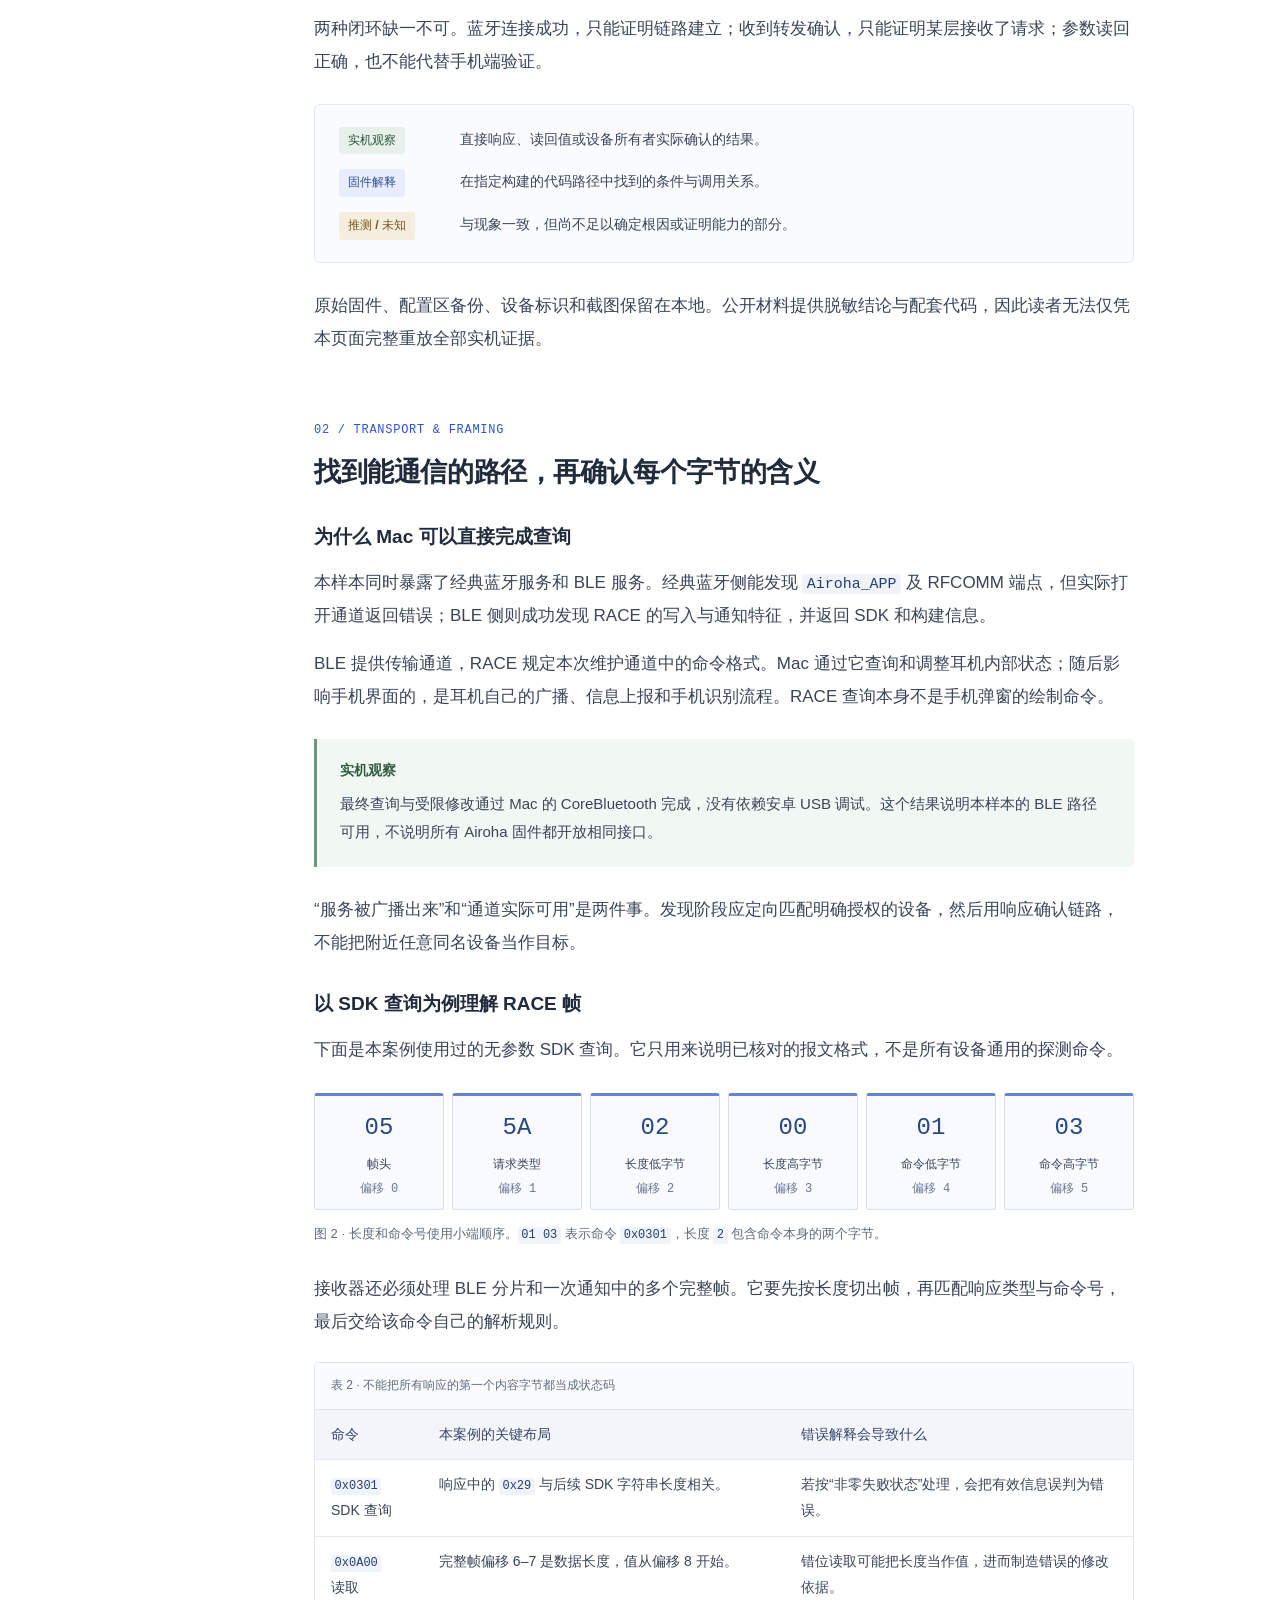
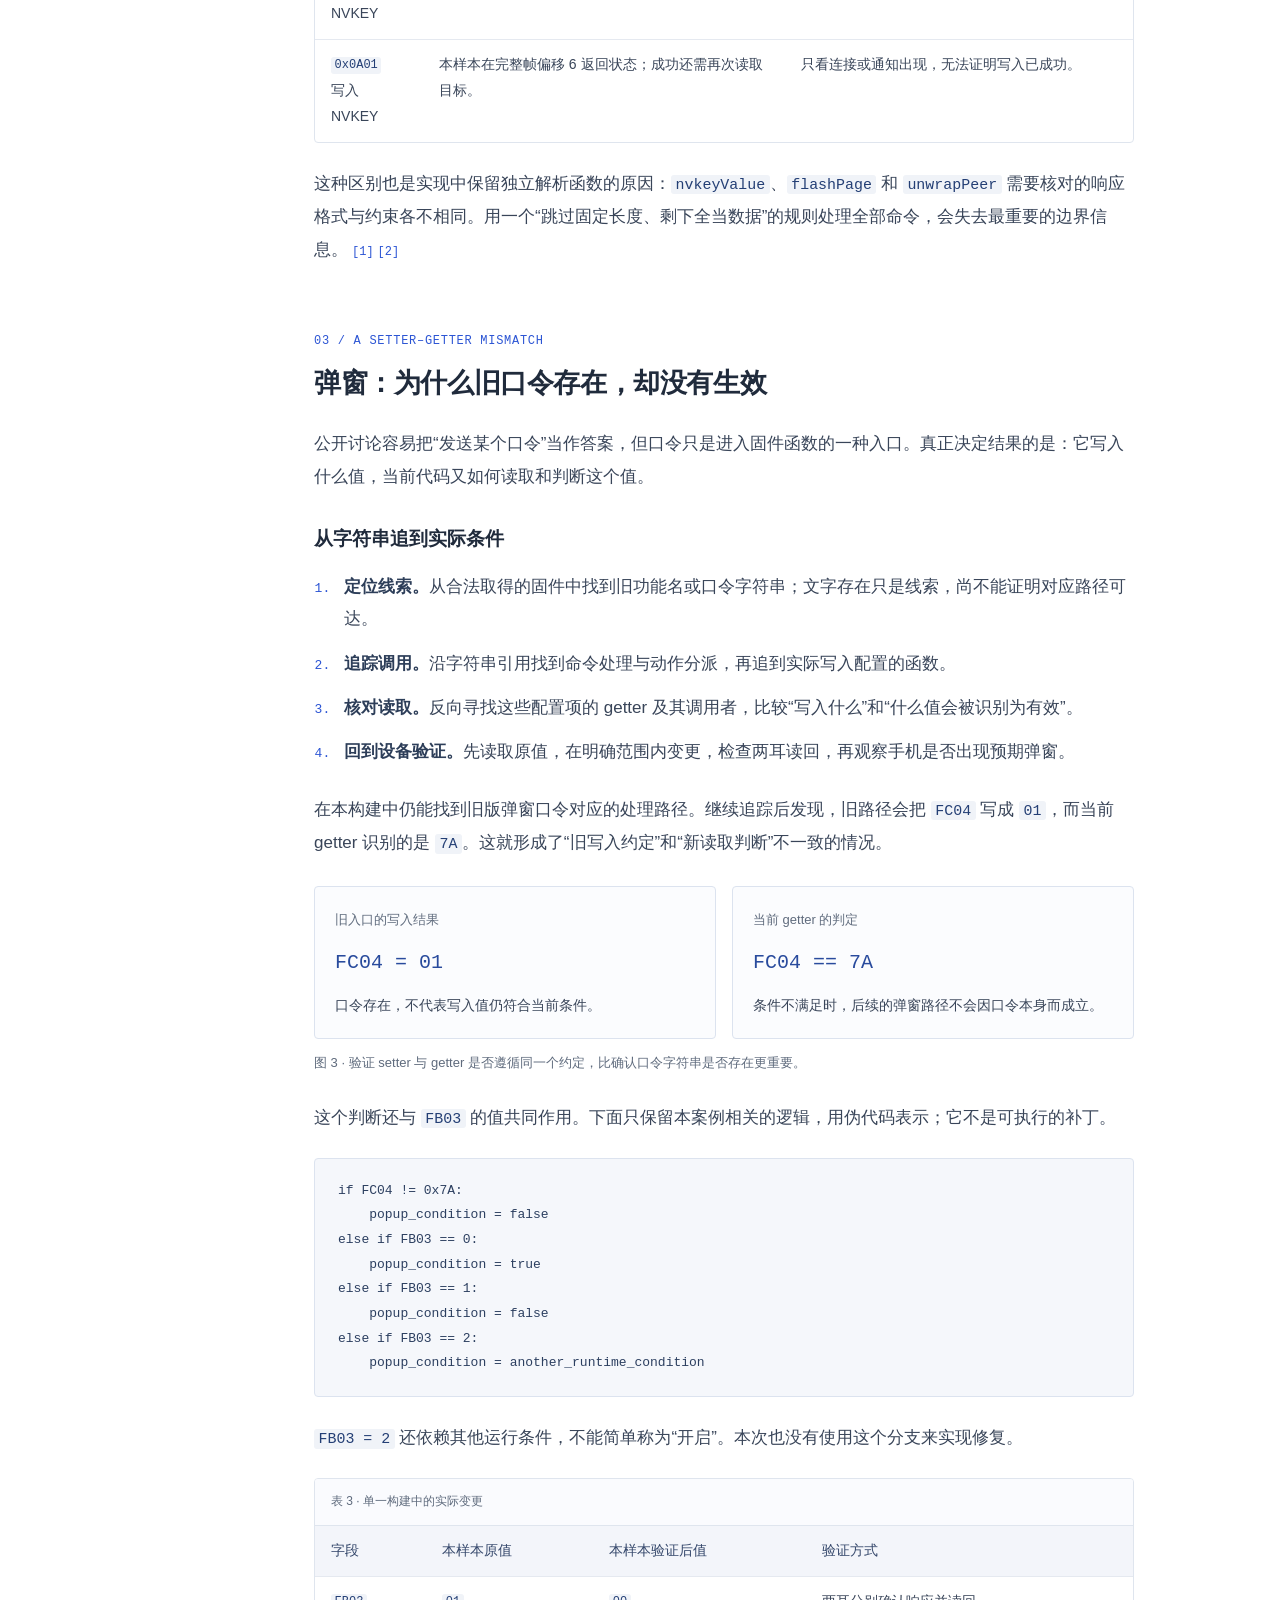
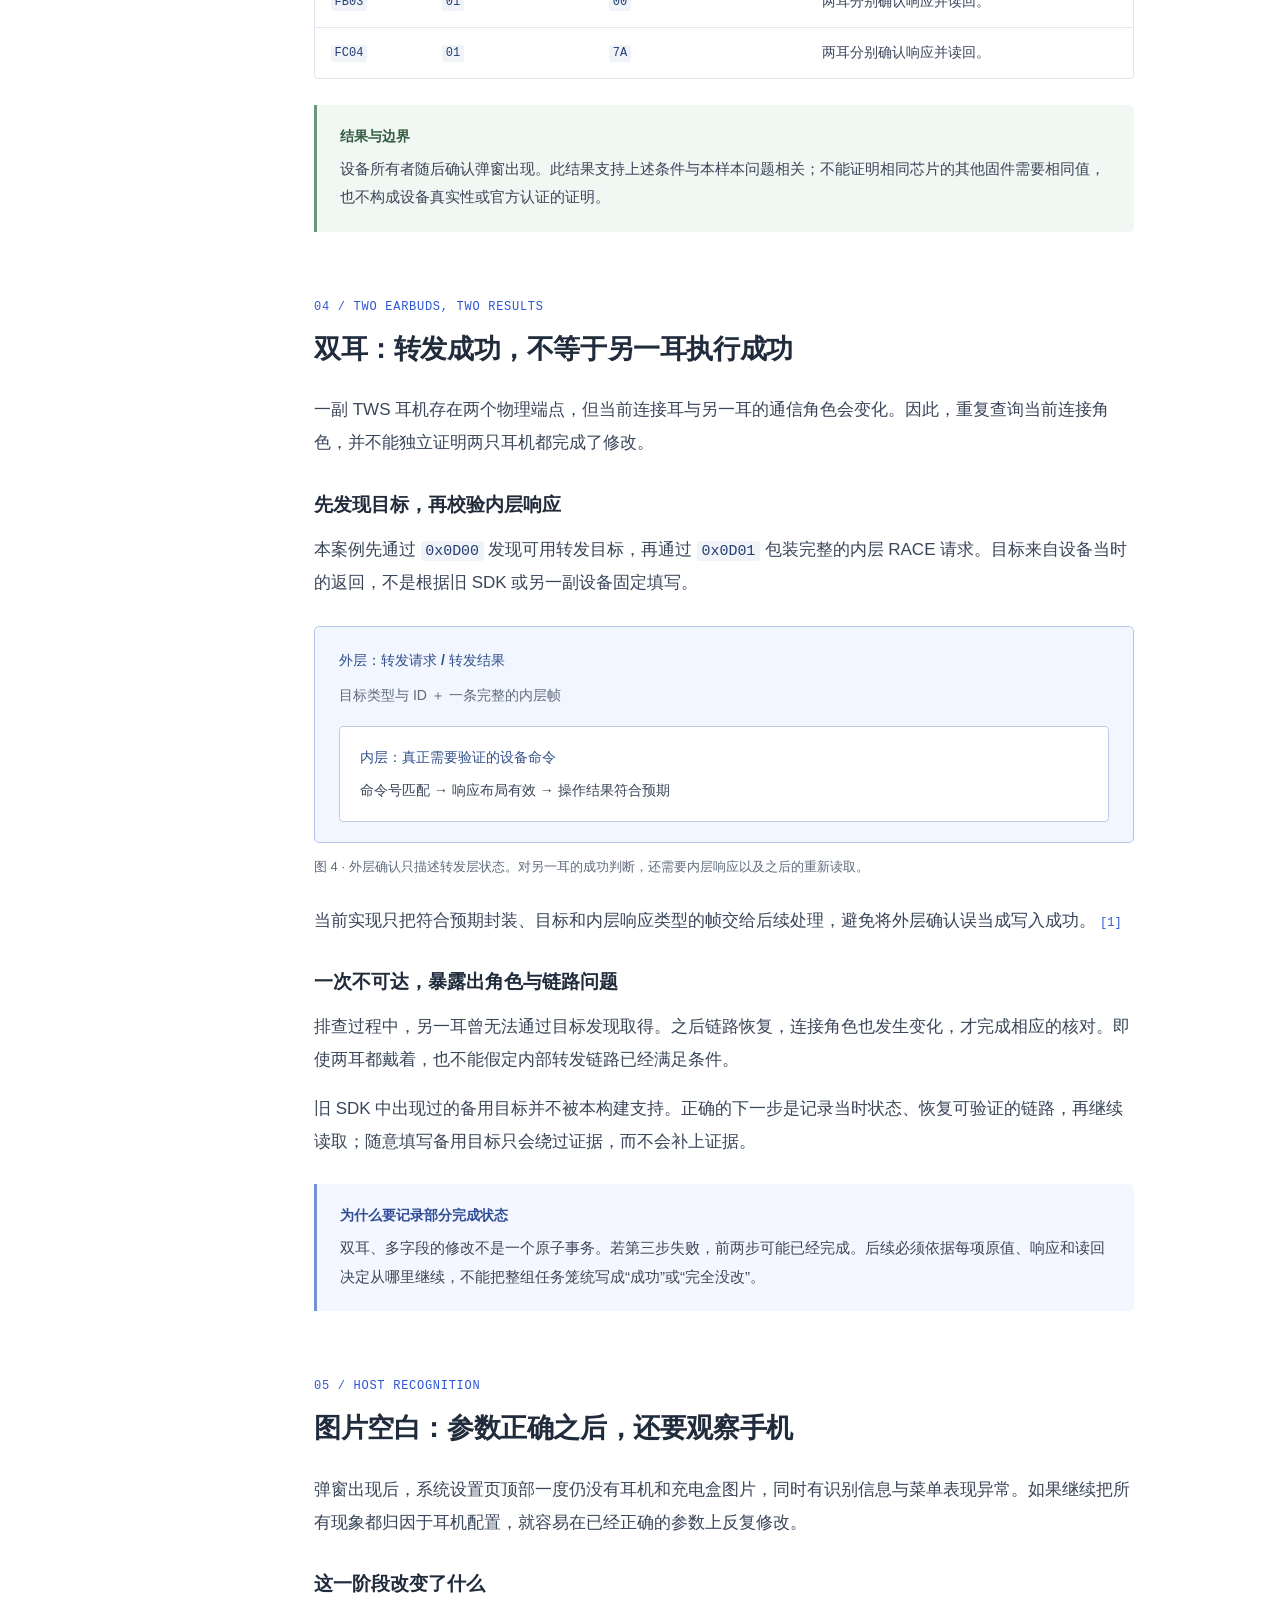
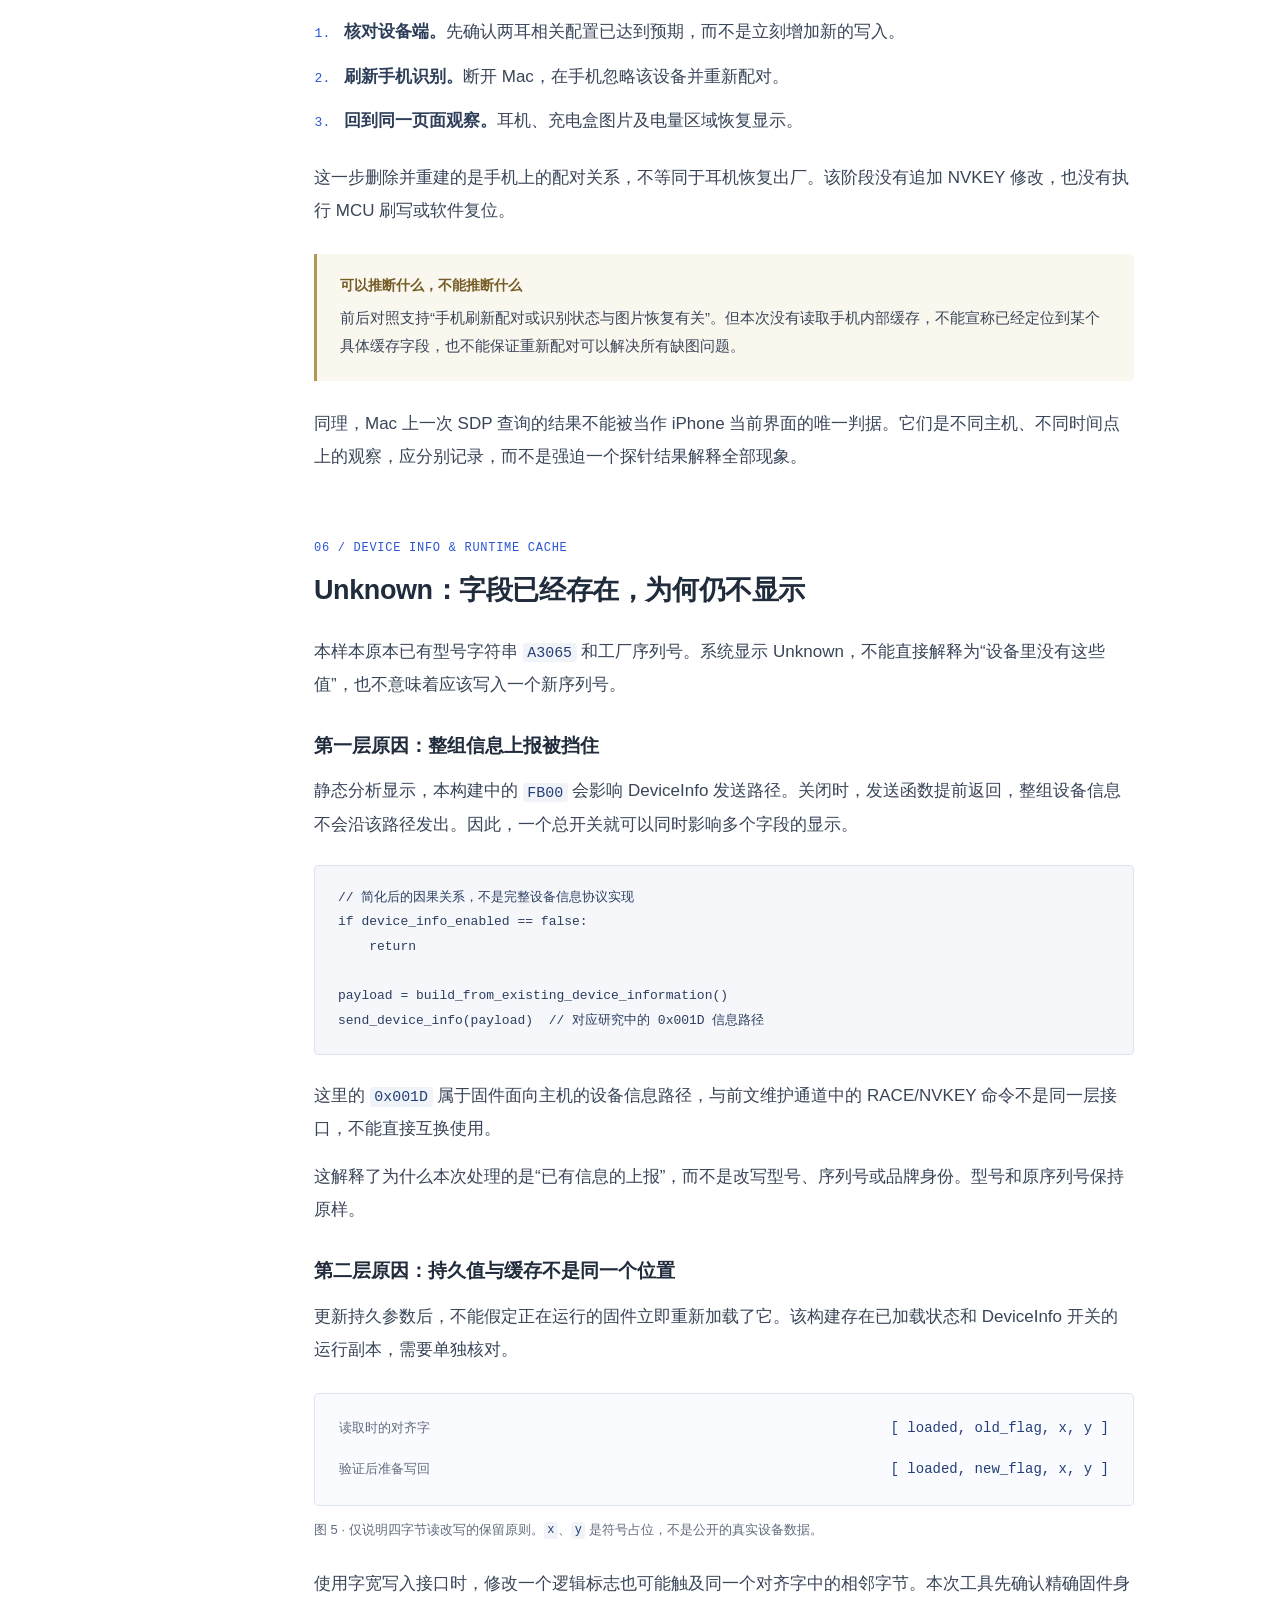
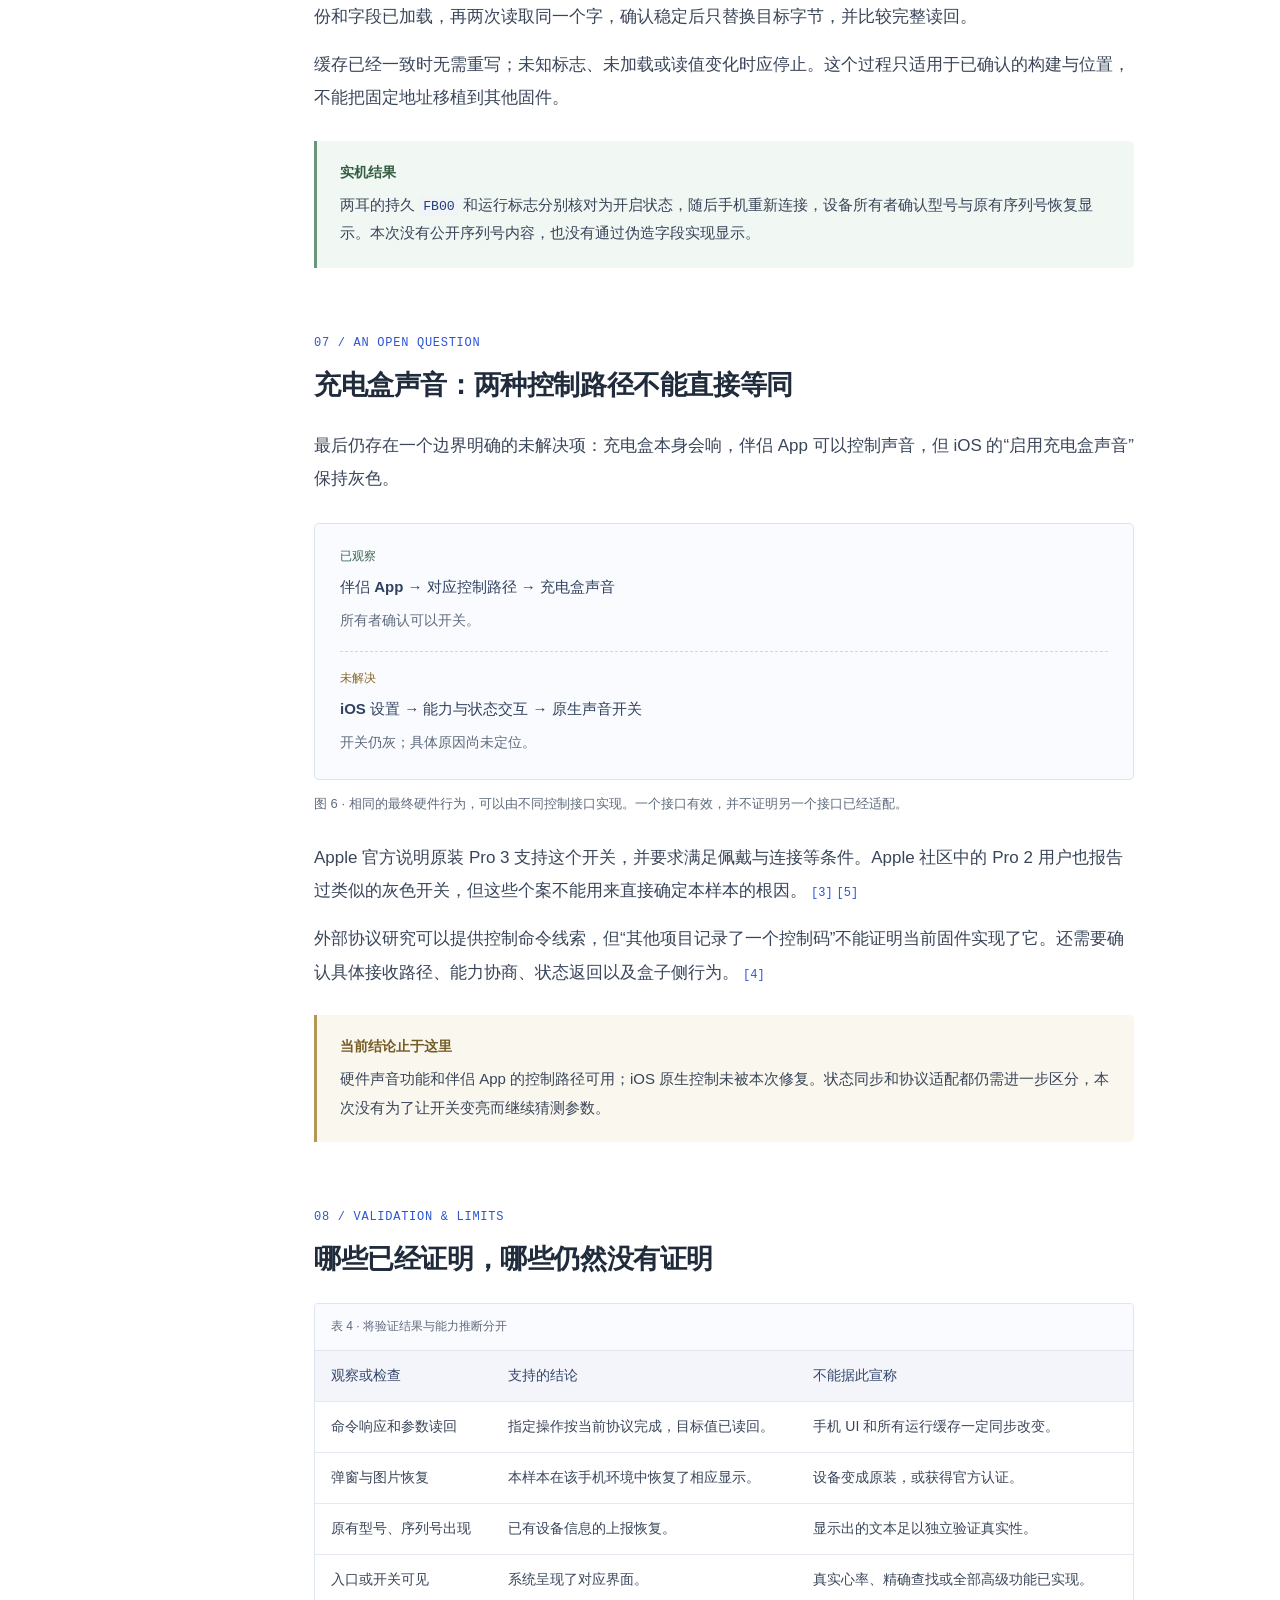
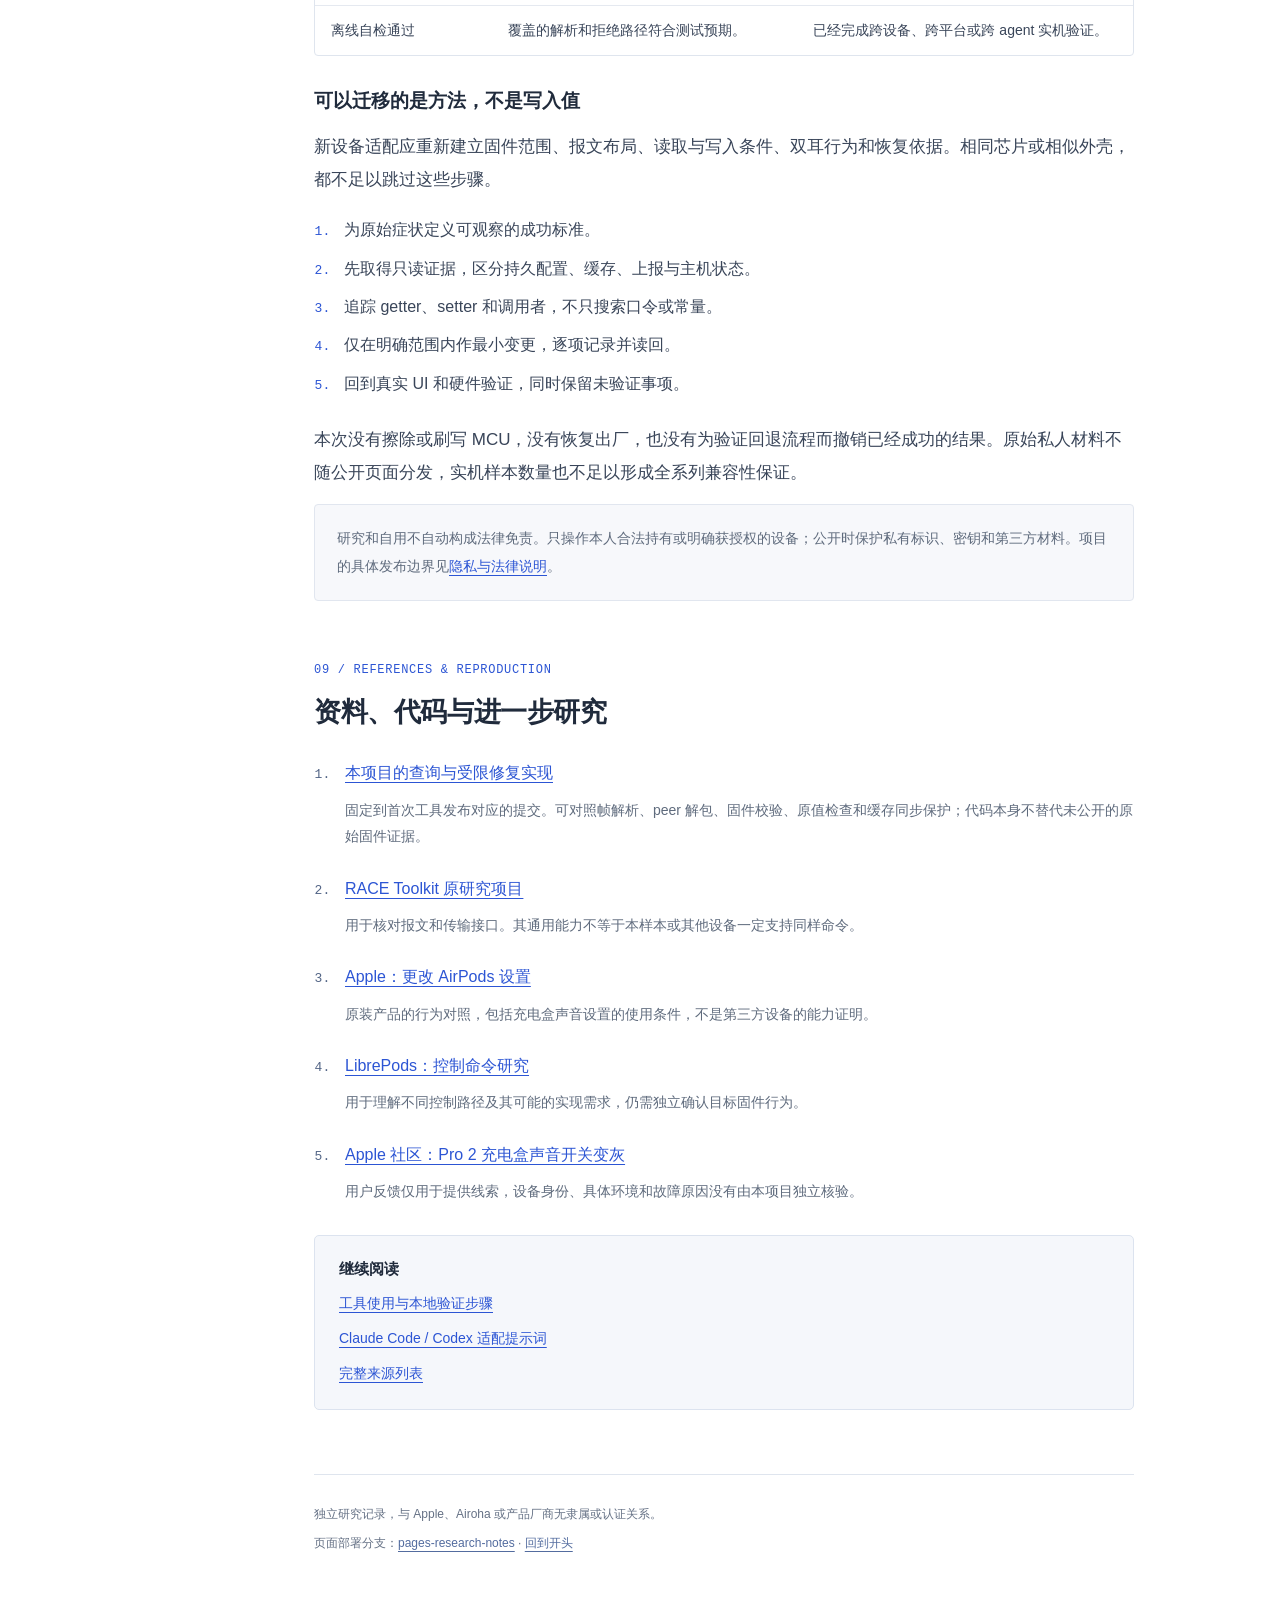
==== commit 1ff21c11: "docs: redesign Pages as a detailed technical research article" ====
--- a/docs/index.html
+++ b/docs/index.html
@@ -3,138 +3,271 @@
 <head>
   <meta charset="utf-8">
   <meta name="viewport" content="width=device-width, initial-scale=1">
-  <meta name="theme-color" content="#f5f5ef">
-  <meta name="description" content="AB1571AM 耳机互操作性研究与 macOS 工具。理解弹窗、双耳配置和设备信息上报，用可核对的步骤排查问题。">
+  <meta name="theme-color" content="#ffffff">
+  <meta name="description" content="AB1571AM 耳机互操作性排查记录：从 RACE 报文、配置条件和双耳转发，分析弹窗、图片与设备信息上报的因果关系。">
   <meta http-equiv="Content-Security-Policy" content="default-src 'self'; script-src 'self'; style-src 'self'; img-src 'self' data:; font-src 'self'; object-src 'none'; base-uri 'self'; form-action 'none'">
-  <meta property="og:type" content="website">
-  <meta property="og:title" content="AB1571AM Earbud Tools · 看懂连接背后">
-  <meta property="og:description" content="一份有边界的研究，一套可核对的工具。面向 AB1571AM 耳机的 macOS 工具与互操作性记录。">
+  <meta property="og:type" content="article">
+  <meta property="og:title" content="AB1571AM 耳机互操作性排查记录">
+  <meta property="og:description" content="一份以证据为中心的技术长文：问题如何拆分、假设如何验证，以及哪些结论仍然未知。">
   <meta property="og:url" content="https://jacksonsy.github.io/ab1571am-earbud-tools/">
   <link rel="canonical" href="https://jacksonsy.github.io/ab1571am-earbud-tools/">
-  <link rel="icon" type="image/svg+xml" href="data:image/svg+xml,%3Csvg xmlns='http://www.w3.org/2000/svg' viewBox='0 0 64 64'%3E%3Crect width='64' height='64' rx='16' fill='%231c3e32'/%3E%3Cpath d='M15 43 28 18h8l13 25M21 33h22M27 43h10' fill='none' stroke='%23d1f27e' stroke-width='5' stroke-linejoin='round'/%3E%3C/svg%3E">
-  <link rel="stylesheet" href="site.css">
-  <script src="site.js" defer></script>
-  <title>AB1571AM Earbud Tools · 看懂连接背后</title>
+  <link rel="icon" type="image/svg+xml" href="data:image/svg+xml,%3Csvg xmlns='http://www.w3.org/2000/svg' viewBox='0 0 64 64'%3E%3Crect width='64' height='64' rx='12' fill='%232c55d4'/%3E%3Cpath d='M23 17H15v30h8m18-30h8v30h-8M28 38l4-14 4 14m-7-5h6' fill='none' stroke='white' stroke-width='4' stroke-linecap='round'/%3E%3C/svg%3E">
+  <link rel="stylesheet" href="site.css?v=research-notes-1">
+  <script src="site.js?v=research-notes-1" defer></script>
+  <title>AB1571AM · 耳机互操作性排查记录</title>
 </head>
 <body>
-  <a class="skip-link" href="#main">跳到主要内容</a>
-  <header class="site-header">
-    <div class="shell header-inner">
-      <a class="brand" href="#" aria-label="AB1571AM Earbud Tools 首页"><span class="brand-mark" aria-hidden="true">a<span>/</span></span><span><strong>AB1571AM</strong><small>EARBUD TOOLS</small></span></a>
-      <button class="menu-toggle" aria-controls="site-nav" aria-expanded="false" aria-label="展开导航"><span></span><span></span></button>
-      <nav id="site-nav" aria-label="主导航">
-        <a href="#findings">研究记录</a><a href="#toolkit">工具下载</a><a href="#guide">开始使用</a>
-        <a class="nav-repo" href="https://github.com/JacksonsY/ab1571am-earbud-tools">GitHub</a>
+<a class="skip-link" href="#article">跳到正文</a>
+<header class="masthead">
+  <div class="page-shell masthead-inner">
+    <a class="wordmark" href="#abstract"><span class="mark" aria-hidden="true">[a]</span><span>AB1571AM<span class="wordmark-note"> / RESEARCH NOTES</span></span></a>
+    <a class="repository-link" href="https://github.com/JacksonsY/ab1571am-earbud-tools/tree/pages-research-notes">研究分支</a>
+  </div>
+  <div class="reading-progress" aria-hidden="true"><span id="reading-progress"></span></div>
+</header>
+
+<div class="page-shell document-layout">
+  <aside class="sidebar" aria-label="文章目录">
+    <div class="sidebar-inner">
+      <div class="sidebar-heading">目录 <span>CONTENTS</span></div>
+      <nav class="toc" aria-label="桌面文章目录">
+        <a href="#abstract" aria-current="location"><span>00</span>摘要与研究范围</a>
+        <a href="#method"><span>01</span>问题与证据方法</a>
+        <a href="#transport"><span>02</span>连接与报文解析</a>
+        <a href="#popup"><span>03</span>旧口令为何失效</a>
+        <a href="#peer"><span>04</span>双耳链路的验证</a>
+        <a href="#artwork"><span>05</span>图片与主机缓存</a>
+        <a href="#device-info"><span>06</span>设备信息与运行缓存</a>
+        <a href="#case-sound"><span>07</span>尚未解决的声音开关</a>
+        <a href="#conclusions"><span>08</span>验证结论与局限</a>
+        <a href="#references"><span>09</span>资料与进一步研究</a>
       </nav>
+      <div class="sidebar-note"><span>CASE STUDY 01</span><p>单一设备对<br>单一固件构建<br>2026 年 10 月</p></div>
+      <a class="sidebar-source" href="https://github.com/JacksonsY/ab1571am-earbud-tools/blob/main/docs/CASE_STUDY.md">查看原始案例摘要</a>
     </div>
-  </header>
-
-  <main id="main">
-    <section class="hero shell" aria-labelledby="hero-heading">
-      <div class="hero-copy">
-        <div class="eyebrow"><span class="short-rule"></span>INDEPENDENT RESEARCH · 001</div>
-        <h1 id="hero-heading">看见弹窗，<br><span>也看懂背后。</span></h1>
-        <p class="hero-description">面向 AB1571AM 耳机的 macOS 工具与互操作性研究。把配对、双耳配置和系统显示，拆成有证据、可核对的步骤。</p>
-        <div class="hero-actions"><a class="button button-primary" href="https://github.com/JacksonsY/ab1571am-earbud-tools/releases/latest">获取 macOS 工具</a><a class="text-link" href="#findings">阅读研究记录</a></div>
-        <div class="hero-meta"><span>v0.1.0</span><span>Apple Silicon</span><span>macOS 26+</span></div>
-        <p class="scope-note">一副设备 · 一个固件版本 · 明确的适用边界</p>
-      </div>
-
-      <div class="field-diagram">
-        <div class="diagram-heading"><span>THE CONNECTION, DECODED</span><span class="index-label">FIG. 01</span></div>
-        <svg class="protocol-map" viewBox="0 0 560 450" role="img" aria-labelledby="map-title map-desc">
-          <title id="map-title">双耳、配置与系统界面的关系示意图</title>
-          <desc id="map-desc">当前连接耳和另一耳分别核对配置，通过固件运行状态影响主机识别。连线为研究示意，不表示正在连接设备。</desc>
-          <defs><pattern id="map-grid" width="24" height="24" patternUnits="userSpaceOnUse"><circle cx="1" cy="1" r="1" fill="#c6cfbf"/></pattern></defs>
-          <rect width="560" height="450" fill="url(#map-grid)"/>
-          <g fill="none" stroke="#62876d" stroke-width="1.5"><path d="M145 118V157Q145 177 165 177H230V202"/><path d="M415 118V157Q415 177 395 177H330V202"/><path d="M280 302V356"/><path d="M145 89H83V386H185" stroke-dasharray="4 7" opacity=".5"/></g>
-          <g fill="#f5f5ef" stroke="#315d48" stroke-width="1.5"><rect x="65" y="46" width="160" height="72" rx="8"/><rect x="335" y="46" width="160" height="72" rx="8"/></g>
-          <g class="map-label"><text x="85" y="71">LOCAL</text><text x="355" y="71">AWS PEER</text></g>
-          <g class="map-title"><text x="85" y="99">当前连接耳</text><text x="355" y="99">另一耳</text></g>
-          <g fill="#315d48"><circle cx="204" cy="68" r="3"/><circle cx="474" cy="68" r="3"/></g>
-          <rect x="178" y="194" width="204" height="116" rx="12" fill="#1c3e32"/>
-          <g stroke="#315d48" stroke-width="3"><path d="M196 181v13m20-13v13m20-13v13m20-13v13m20-13v13m20-13v13m20-13v13m20-13v13m20-13v13M196 310v13m20-13v13m20-13v13m20-13v13m20-13v13m20-13v13m20-13v13m20-13v13m20-13v13M165 212h13m-13 20h13m-13 20h13m-13 20h13m-13 20h13M382 212h13m-13 20h13m-13 20h13m-13 20h13m-13 20h13"/></g>
-          <text x="200" y="221" class="map-chip-small">CONFIG</text><text x="200" y="261" class="map-chip-title">AB1571AM</text><text x="200" y="287" class="map-chip-small">READ BACK</text>
-          <g class="map-side-note"><text x="415" y="238">配置值</text><text x="415" y="260">≠</text><text x="415" y="281">最终表现</text></g>
-          <circle cx="280" cy="346" r="4" fill="#315d48"/>
-          <rect x="185" y="363" width="190" height="55" rx="7" fill="#f5f5ef" stroke="#315d48" stroke-width="1.5"/>
-          <text x="280" y="397" text-anchor="middle" class="map-title">系统界面</text>
-          <text x="42" y="296" transform="rotate(-90 42 296)" class="map-label">VERIFY BOTH</text>
-          <g stroke="#91a68c" stroke-width="1"><path d="M21 21h12m-6-6v12M527 429h12m-6-6v12"/></g>
-        </svg>
-        <div class="diagram-foot"><span>双耳角色可变，结果分别核对。</span><span>研究示意 / 非实时连接</span></div>
-        <span class="diagram-stamp" aria-hidden="true">FIELD<br>NOTES</span>
-      </div>
-    </section>
-
-    <section id="findings" class="findings shell" aria-labelledby="findings-heading">
-      <div class="section-kicker"><span id="findings-heading">案例进展</span><span>OBSERVED, NOT ASSUMED</span></div>
-      <div class="finding-grid">
-        <article><span class="finding-number">01</span><h2>近距离弹窗</h2><p><span class="status-symbol" aria-hidden="true">✓</span> 用户实测恢复</p></article>
-        <article><span class="finding-number">02</span><h2>图片与电量</h2><p><span class="status-symbol" aria-hidden="true">✓</span> 重新配对后恢复</p></article>
-        <article><span class="finding-number">03</span><h2>设备信息</h2><p><span class="status-symbol" aria-hidden="true">✓</span> 原有型号与序列号恢复上报</p></article>
-        <article class="finding-open"><span class="finding-number">04</span><h2>充电盒声音</h2><p><span class="status-symbol" aria-hidden="true">◌</span> 系统开关仍待解决</p></article>
-      </div>
-      <p class="finding-caption">以上结果来自一副设备、一个构建版本。入口可见，不代表对应的高级功能已经实现或验证。</p>
-    </section>
-
-    <section class="layers-section" aria-labelledby="layers-heading">
-      <div class="shell layers-layout" id="layers" data-tabs data-selected="layer-config">
-        <div class="layers-intro"><div class="eyebrow">01 / UNDERSTAND THE SYSTEM</div><h2 id="layers-heading">三个层面，<br><span>一条证据链。</span></h2><p>写入成功只是开始。设备保存的值、运行中的状态和手机显示的结果，需要分别验证。</p><a class="light-link" href="https://github.com/JacksonsY/ab1571am-earbud-tools/blob/main/docs/PROTOCOL.md">查看完整协议笔记</a></div>
-        <div class="layer-workspace">
-          <div class="layer-tabs" role="tablist" aria-label="探索三个状态层面">
-            <button id="tab-config" role="tab" aria-selected="true" aria-controls="layer-config" data-panel="layer-config"><span>01</span>持久配置</button>
-            <button id="tab-runtime" role="tab" aria-selected="false" aria-controls="layer-runtime" tabindex="-1" data-panel="layer-runtime"><span>02</span>运行状态</button>
-            <button id="tab-interface" role="tab" aria-selected="false" aria-controls="layer-interface" tabindex="-1" data-panel="layer-interface"><span>03</span>系统界面</button>
+  </aside>
+
+  <main id="article" class="paper">
+    <details class="mobile-contents">
+      <summary>文章目录 <span>10 个章节</span></summary>
+      <nav class="toc" aria-label="手机文章目录">
+        <a href="#abstract"><span>00</span>摘要与研究范围</a><a href="#method"><span>01</span>问题与证据方法</a>
+        <a href="#transport"><span>02</span>连接与报文解析</a><a href="#popup"><span>03</span>旧口令为何失效</a>
+        <a href="#peer"><span>04</span>双耳链路的验证</a><a href="#artwork"><span>05</span>图片与主机缓存</a>
+        <a href="#device-info"><span>06</span>设备信息与运行缓存</a><a href="#case-sound"><span>07</span>尚未解决的声音开关</a>
+        <a href="#conclusions"><span>08</span>验证结论与局限</a><a href="#references"><span>09</span>资料与进一步研究</a>
+      </nav>
+    </details>
+
+    <article>
+      <header id="abstract" class="article-header">
+        <p class="article-category">BLUETOOTH INTEROPERABILITY / CASE STUDY</p>
+        <h1>AB1571AM 耳机<br>互操作性排查记录</h1>
+        <p class="article-deck">从弹窗、图片到设备信息上报：沿着报文、配置条件与运行状态，追踪一次兼容性问题的完整分析过程。</p>
+        <div class="article-meta"><span>研究日期：2026-10-05</span><span>范围：一副设备 / 一个构建</span><span>验证环境：macOS + iOS 27.0.1</span></div>
+        <div class="abstract">
+          <h2>摘要</h2>
+          <p>这次排查面对的并不是一个单独的“弹窗开关”：最初是弹窗不出现，随后是系统设置页图片空白，最后是型号和序列号显示为 Unknown。它们发生在不同环节，需要用不同证据解释。</p>
+          <p>本案例通过 BLE/RACE 定向查询、固件静态分析、双耳配置核对和手机端观察，恢复了弹窗、图片及设备原有信息的上报。充电盒声音在伴侣 App 中可控，但 iOS 开关仍灰，原因尚未确定。</p>
+          <p class="abstract-scope">本文解释原理与分析方法。文中的参数关系仅对应下列固件，不能当作其他设备的通用写入清单；界面恢复也不代表获得官方认证或具备全部原装功能。</p>
+        </div>
+        <div class="table-wrap profile-wrap">
+          <table class="profile-table"><caption>表 1 · 本次研究的非个人固件信息</caption><tbody>
+            <tr><th scope="row">编译目标</th><td><code>ab157x_evk</code></td></tr>
+            <tr><th scope="row">SDK</th><td><code>IoT_SDK_for_BT_Audio_V3.10.0.c43sp_YFY_1</code></td></tr>
+            <tr><th scope="row">构建时间</th><td><code>2026/09/14 15:40:24 GMT +08:00</code></td></tr>
+          </tbody></table>
+        </div>
+      </header>
+
+      <section id="method">
+        <div class="section-label">01 / INVESTIGATION METHOD</div>
+        <h2>先把“没有正常显示”拆成不同问题</h2>
+        <p>同一张设置页面会混合呈现多个来源的数据。设备可能已经保存了正确参数，却仍在使用旧的运行缓存；也可能已经正确上报，但手机保留着先前的识别状态。看到最终页面异常，不能直接推断是哪一个参数有问题。</p>
+        <p>这里把固件的非易失配置存储称作 NVDM，把运行时供代码直接读取的副本称作缓存。NVKEY 是配置项的编号；知道编号之后，仍要确定它的值域、读取方式和使用条件。</p>
+        <figure class="figure">
+          <div class="state-chain" aria-label="持久配置、运行状态、对外上报、主机界面四层关系">
+            <div><span>1</span><strong>持久配置</strong><small>NVDM 中保存的值</small></div>
+            <div><span>2</span><strong>运行状态</strong><small>缓存、条件与角色</small></div>
+            <div><span>3</span><strong>对外上报</strong><small>广播、服务与信息包</small></div>
+            <div><span>4</span><strong>主机界面</strong><small>识别、配对与显示</small></div>
           </div>
-          <div class="layer-panel" id="layer-config" role="tabpanel" aria-labelledby="tab-config" tabindex="0"><div class="panel-topline"><span>NON-VOLATILE CONFIGURATION</span><span class="panel-tag">READ FIRST</span></div><h3>参数已经保存了吗？</h3><p>先核对固件，再读取两耳原值。只在已研究的范围内修改，每次实际写入都保留原值记录并重新读回。</p><div class="data-row"><span>本案例关注的字段</span><code>FB03 / FC04 / FB00</code></div><div class="panel-rule"><span>检查点</span><strong>成功响应 + 两耳读回</strong></div></div>
-          <div class="layer-panel" id="layer-runtime" role="tabpanel" aria-labelledby="tab-runtime" tabindex="0" hidden><div class="panel-topline"><span>RUNTIME STATE</span><span class="panel-tag">CHECK THE CACHE</span></div><h3>设备正在使用新值吗？</h3><p>持久值与运行缓存可能不同。案例中的 DeviceInfo 总开关会阻断整组上报；指定缓存只有满足固件、加载和稳定性检查后才能同步。</p><div class="data-row"><span>关键区别</span><code>已保存 ≠ 已生效</code></div><div class="panel-rule"><span>检查点</span><strong>缓存状态 + 数据上报</strong></div></div>
-          <div class="layer-panel" id="layer-interface" role="tabpanel" aria-labelledby="tab-interface" tabindex="0" hidden><div class="panel-topline"><span>HOST RECOGNITION</span><span class="panel-tag">VERIFY IN USE</span></div><h3>手机真的显示正确了吗？</h3><p>回到手机验证最初的症状。参数正确但图片空白时，本案例通过重新配对恢复显示；控制项还需要验证硬件实际行为。</p><div class="data-row"><span>最后一步</span><code>看界面，也测功能</code></div><div class="panel-rule"><span>检查点</span><strong>手机观察 + 真实效果</strong></div></div>
-          <p class="layer-footnote">点击上方层级查看检查重点；示例不连接或操作你的设备。</p>
-        </div>
-      </div>
-    </section>
-
-    <section id="toolkit" class="toolkit shell" aria-labelledby="toolkit-heading">
-      <div class="section-heading"><div><div class="eyebrow">02 / THE TOOLKIT</div><h2 id="toolkit-heading">小工具，<span>完整的核对流程。</span></h2></div><p>源码可审阅，支持本机编译。<br>从离线自检开始，再决定是否连接设备。</p></div>
-      <div class="toolkit-layout">
-        <div class="download-card"><div class="download-card-top"><span class="tool-symbol" aria-hidden="true">{ }</span><span class="release-label">RELEASE / v0.1.0</span></div><h3>Mac 命令行工具</h3><p>包含完整 Swift / Python 源码、构建脚本与中文教程。没有捆绑厂家固件或设备备份。</p><div class="compatibility"><span>Apple Silicon</span><span>macOS 26.0+</span></div><a class="button button-primary" href="https://github.com/JacksonsY/ab1571am-earbud-tools/releases/download/v0.1.0/earbud-interop-tools-v0.1.0-macos-arm64.zip">下载 v0.1.0 <span class="file-size">132 KB</span></a><div class="download-links"><a href="https://github.com/JacksonsY/ab1571am-earbud-tools/releases/tag/v0.1.0">发布说明</a><a href="https://github.com/JacksonsY/ab1571am-earbud-tools/releases/download/v0.1.0/earbud-interop-tools-v0.1.0-macos-arm64.zip.sha256">SHA-256 校验</a></div><p class="download-note">未作 Developer ID 公证。也可审阅源码后在本机编译，无需关闭系统安全保护。</p></div>
-        <div class="terminal" data-tabs>
-          <div class="terminal-bar"><span class="terminal-name"><span aria-hidden="true">▰</span> TERMINAL / OFFLINE CHECK</span><span>zsh</span></div>
-          <div class="code-tabs" role="tablist" aria-label="选择工具使用方式"><button id="tab-binary" role="tab" aria-selected="true" aria-controls="code-binary" data-panel="code-binary">使用下载包</button><button id="tab-source" role="tab" aria-selected="false" aria-controls="code-source" tabindex="-1" data-panel="code-source">从源码构建</button></div>
-          <div id="code-binary" role="tabpanel" aria-labelledby="tab-binary"><div class="code-caption"><span>在解压后的目录中执行</span><button class="copy-button" data-copy="command-binary">复制命令</button></div><pre><code id="command-binary">./bin/inspect-earbud --help
-bash scripts/check.sh</code></pre><div class="terminal-output"><span>离线自检通过时</span><p>Self-test passed.<br>No Bluetooth connection attempted.</p></div></div>
-          <div id="code-source" role="tabpanel" aria-labelledby="tab-source" hidden><div class="code-caption"><span>在克隆后的仓库目录中执行</span><button class="copy-button" data-copy="command-source">复制命令</button></div><pre><code id="command-source">bash scripts/build-macos.sh
-bash scripts/check.sh</code></pre><div class="terminal-output"><span>构建环境</span><p>macOS + Xcode Command Line Tools<br>Python 3 用于辅助脚本自检</p></div></div>
-          <div class="terminal-footer"><span id="copy-status" role="status" aria-live="polite">这些命令只做本地构建或离线检查。</span><a href="https://github.com/JacksonsY/ab1571am-earbud-tools/tree/main/tools">浏览源码</a></div>
-        </div>
-      </div>
-      <div class="tool-features"><div><span class="feature-index">[ 01 ]</span><h3>固件范围校验</h3><p>写入前核对平台、SDK 与构建时间。遇到不匹配的版本就停止。</p></div><div><span class="feature-index">[ 02 ]</span><h3>双耳分别读回</h3><p>保留修改前记录，区分转发确认与实际结果，核对两耳状态。</p></div><div><span class="feature-index">[ 03 ]</span><h3>私人数据留在本地</h3><p>工具不上传运行备份。日志与设备标识仍需自行保密，不要提交到仓库。</p></div></div>
-    </section>
-
-    <section id="guide" class="reading-room shell" aria-labelledby="guide-heading">
-      <div class="reading-intro"><div class="eyebrow">03 / READING ROOM</div><h2 id="guide-heading">先读懂，<br><span>再动手。</span></h2><p>不需要从命令开始。<br>选一个与你当前问题最接近的入口。</p><div class="reading-note"><span>RESEARCH NOTE</span><p>保留不知道的部分，<br>和记录成功一样重要。</p></div></div>
-      <div class="reading-list">
-        <a href="https://github.com/JacksonsY/ab1571am-earbud-tools/blob/main/docs/TUTORIAL.md"><span class="reading-index">01</span><div><span class="reading-category">START HERE</span><h3>通用排查教程</h3><p>把连接、弹窗、图片和功能问题分开，建立可验证的流程。</p></div><span class="reading-action">阅读</span></a>
-        <a href="https://github.com/JacksonsY/ab1571am-earbud-tools/blob/main/docs/CASE_STUDY.md"><span class="reading-index">02</span><div><span class="reading-category">THE CASE STUDY</span><h3>这次修复，证据是什么？</h3><p>一副设备上的观察、固件解释、结果和未解决事项。</p></div><span class="reading-action">阅读</span></a>
-        <a href="https://github.com/JacksonsY/ab1571am-earbud-tools/blob/main/docs/TOOLS.md"><span class="reading-index">03</span><div><span class="reading-category">HANDS ON</span><h3>工具使用与受限操作</h3><p>编译、自检、双耳查询、写前记录，以及遇到异常时如何停止。</p></div><span class="reading-action">阅读</span></a>
-        <a href="https://github.com/JacksonsY/ab1571am-earbud-tools/blob/main/docs/SOURCES.md"><span class="reading-index">04</span><div><span class="reading-category">TRACE THE SOURCES</span><h3>协议笔记与原始资料</h3><p>从 RACE、DeviceInfo 研究，回到厂商行为说明与证据来源。</p></div><span class="reading-action">阅读</span></a>
-        <a id="agent-prompts" href="https://github.com/JacksonsY/ab1571am-earbud-tools/blob/main/prompts/README.md"><span class="reading-index">05</span><div><span class="reading-category">CODING AGENTS</span><h3>把任务交给编程 Agent</h3><p>Claude Code、Codex 通用提示词：从只读诊断到新设备适配、验证与交接。</p></div><span class="reading-action">阅读</span></a>
-      </div>
-    </section>
-
-    <section class="boundaries shell" aria-labelledby="boundaries-heading">
-      <div class="boundary-heading"><div class="eyebrow">04 / KNOW THE BOUNDARIES</div><h2 id="boundaries-heading">适用范围，同样重要。</h2></div>
-      <div class="faq-list">
-        <details><summary>任何 AB1571AM 耳机都可以使用吗？<span class="plus" aria-hidden="true"></span></summary><div><p>不能这样推断。当前实机证据来自一副设备与一个固件版本；相同芯片也可能使用不同配置和充电盒控制器。受限写入匹配的案例固件为：</p><dl class="firmware-profile"><div><dt>平台</dt><dd>ab157x_evk</dd></div><div><dt>SDK</dt><dd>IoT_SDK_for_BT_Audio_V3.10.0.c43sp_YFY_1</dd></div><div><dt>构建</dt><dd>2026/09/14 15:40:24 GMT +08:00</dd></div></dl><p>字符串匹配也不是完整固件真实性认证。遇到未知值或不匹配的版本，应停止操作。</p></div></details>
-        <details><summary>显示了原生菜单，就意味着功能都能用吗？<span class="plus" aria-hidden="true"></span></summary><div><p>菜单、图片和设备名称属于界面表现，不能证明官方认证，也不能证明对应硬件和协议功能完整。真实心率、精确查找等高级功能尚未在本案例逐项验证；型号和序列号修复恢复的是设备已有信息的上报。</p></div></details>
-        <details><summary>充电盒声音开关为什么还是灰色？<span class="plus" aria-hidden="true"></span></summary><div><p>本案例中伴侣 App 可以控制充电盒声音，但 iOS 开关仍灰。连接状态同步和控制协议适配都需要进一步区分，目前没有已验证的系统开关修复方案。Flycc 来源与版本记录见<a href="https://github.com/JacksonsY/ab1571am-earbud-tools/blob/main/docs/SOFTWARE.md">配套软件说明</a>。</p></div></details>
-        <details><summary>使用和分享时，需要注意什么？<span class="plus" aria-hidden="true"></span></summary><div><p>仅操作本人合法持有或明确获授权的设备。不要公开序列号、蓝牙标识、密钥、原始日志和固件备份，也不要将界面表现用于冒充官方认证或误导销售。研究、自用和免责声明不等于自动免责；仓库尚未指定额外的开源或内容复用许可证。请先阅读<a href="https://github.com/JacksonsY/ab1571am-earbud-tools/blob/main/docs/PUBLICATION_AND_LEGAL.md">隐私与法律说明</a>。</p></div></details>
-      </div>
-    </section>
-
-    <section class="closing shell"><div><span class="eyebrow">KEEP THE EVIDENCE. SHARE THE METHOD.</span><h2>让每一步，都有据可查。</h2></div><a class="button button-outline" href="https://github.com/JacksonsY/ab1571am-earbud-tools">在 GitHub 查看项目</a></section>
+          <figcaption>图 1 · 排查时沿链路逐层取证。真实硬件功能还需要独立验证，不能只检查最右侧的页面。</figcaption>
+        </figure>
+        <h3>建立两种验证闭环</h3>
+        <p><strong>协议闭环</strong>回答“命令是否按预期执行”：识别固件、读取原值、记录变更、检查对应响应、再次读回。<strong>用户端闭环</strong>回答“最初的问题是否消失”：回到手机检查弹窗、图片和设备信息，并在涉及控制时测试硬件行为。</p>
+        <p>两种闭环缺一不可。蓝牙连接成功，只能证明链路建立；收到转发确认，只能证明某层接收了请求；参数读回正确，也不能代替手机端验证。</p>
+        <div class="evidence-key" aria-label="本文的证据分类">
+          <div><span class="evidence-label observed">实机观察</span><p>直接响应、读回值或设备所有者实际确认的结果。</p></div>
+          <div><span class="evidence-label analyzed">固件解释</span><p>在指定构建的代码路径中找到的条件与调用关系。</p></div>
+          <div><span class="evidence-label inferred">推测 / 未知</span><p>与现象一致，但尚不足以确定根因或证明能力的部分。</p></div>
+        </div>
+        <p>原始固件、配置区备份、设备标识和截图保留在本地。公开材料提供脱敏结论与配套代码，因此读者无法仅凭本页面完整重放全部实机证据。</p>
+      </section>
+
+      <section id="transport">
+        <div class="section-label">02 / TRANSPORT & FRAMING</div>
+        <h2>找到能通信的路径，再确认每个字节的含义</h2>
+        <h3>为什么 Mac 可以直接完成查询</h3>
+        <p>本样本同时暴露了经典蓝牙服务和 BLE 服务。经典蓝牙侧能发现 <code>Airoha_APP</code> 及 RFCOMM 端点，但实际打开通道返回错误；BLE 侧则成功发现 RACE 的写入与通知特征，并返回 SDK 和构建信息。</p>
+        <p>BLE 提供传输通道，RACE 规定本次维护通道中的命令格式。Mac 通过它查询和调整耳机内部状态；随后影响手机界面的，是耳机自己的广播、信息上报和手机识别流程。RACE 查询本身不是手机弹窗的绘制命令。</p>
+        <div class="callout observed"><strong>实机观察</strong><p>最终查询与受限修改通过 Mac 的 CoreBluetooth 完成，没有依赖安卓 USB 调试。这个结果说明本样本的 BLE 路径可用，不说明所有 Airoha 固件都开放相同接口。</p></div>
+        <p>“服务被广播出来”和“通道实际可用”是两件事。发现阶段应定向匹配明确授权的设备，然后用响应确认链路，不能把附近任意同名设备当作目标。</p>
+        <h3>以 SDK 查询为例理解 RACE 帧</h3>
+        <p>下面是本案例使用过的无参数 SDK 查询。它只用来说明已核对的报文格式，不是所有设备通用的探测命令。</p>
+        <figure class="figure">
+          <ol class="packet-bytes" aria-label="六字节 SDK 查询示例">
+            <li><code>05</code><span>帧头</span><small>偏移 0</small></li><li><code>5A</code><span>请求类型</span><small>偏移 1</small></li>
+            <li><code>02</code><span>长度低字节</span><small>偏移 2</small></li><li><code>00</code><span>长度高字节</span><small>偏移 3</small></li>
+            <li><code>01</code><span>命令低字节</span><small>偏移 4</small></li><li><code>03</code><span>命令高字节</span><small>偏移 5</small></li>
+          </ol>
+          <figcaption>图 2 · 长度和命令号使用小端顺序。<code>01 03</code> 表示命令 <code>0x0301</code>，长度 <code>2</code> 包含命令本身的两个字节。</figcaption>
+        </figure>
+        <p>接收器还必须处理 BLE 分片和一次通知中的多个完整帧。它要先按长度切出帧，再匹配响应类型与命令号，最后交给该命令自己的解析规则。</p>
+        <div class="table-wrap" tabindex="0" role="region" aria-label="各命令响应布局对照">
+          <table><caption>表 2 · 不能把所有响应的第一个内容字节都当成状态码</caption><thead><tr><th>命令</th><th>本案例的关键布局</th><th>错误解释会导致什么</th></tr></thead><tbody>
+            <tr><td><code>0x0301</code><br>SDK 查询</td><td>响应中的 <code>0x29</code> 与后续 SDK 字符串长度相关。</td><td>若按“非零失败状态”处理，会把有效信息误判为错误。</td></tr>
+            <tr><td><code>0x0A00</code><br>读取 NVKEY</td><td>完整帧偏移 6–7 是数据长度，值从偏移 8 开始。</td><td>错位读取可能把长度当作值，进而制造错误的修改依据。</td></tr>
+            <tr><td><code>0x0A01</code><br>写入 NVKEY</td><td>本样本在完整帧偏移 6 返回状态；成功还需再次读取目标。</td><td>只看连接或通知出现，无法证明写入已成功。</td></tr>
+          </tbody></table>
+        </div>
+        <p class="table-hint">表格较宽，窄屏可以左右滑动查看。</p>
+        <p>这种区别也是实现中保留独立解析函数的原因：<code>nvkeyValue</code>、<code>flashPage</code> 和 <code>unwrapPeer</code> 需要核对的响应格式与约束各不相同。用一个“跳过固定长度、剩下全当数据”的规则处理全部命令，会失去最重要的边界信息。<a class="reference" href="#ref-code">[1]</a><a class="reference" href="#ref-race">[2]</a></p>
+      </section>
+
+      <section id="popup">
+        <div class="section-label">03 / A SETTER–GETTER MISMATCH</div>
+        <h2>弹窗：为什么旧口令存在，却没有生效</h2>
+        <p>公开讨论容易把“发送某个口令”当作答案，但口令只是进入固件函数的一种入口。真正决定结果的是：它写入什么值，当前代码又如何读取和判断这个值。</p>
+        <h3>从字符串追到实际条件</h3>
+        <ol class="process-list"><li><strong>定位线索。</strong>从合法取得的固件中找到旧功能名或口令字符串；文字存在只是线索，尚不能证明对应路径可达。</li><li><strong>追踪调用。</strong>沿字符串引用找到命令处理与动作分派，再追到实际写入配置的函数。</li><li><strong>核对读取。</strong>反向寻找这些配置项的 getter 及其调用者，比较“写入什么”和“什么值会被识别为有效”。</li><li><strong>回到设备验证。</strong>先读取原值，在明确范围内变更，检查两耳读回，再观察手机是否出现预期弹窗。</li></ol>
+        <p>在本构建中仍能找到旧版弹窗口令对应的处理路径。继续追踪后发现，旧路径会把 <code>FC04</code> 写成 <code>01</code>，而当前 getter 识别的是 <code>7A</code>。这就形成了“旧写入约定”和“新读取判断”不一致的情况。</p>
+        <figure class="figure">
+          <div class="comparison-flow"><div><span>旧入口的写入结果</span><code>FC04 = 01</code><p>口令存在，不代表写入值仍符合当前条件。</p></div><div><span>当前 getter 的判定</span><code>FC04 == 7A</code><p>条件不满足时，后续的弹窗路径不会因口令本身而成立。</p></div></div>
+          <figcaption>图 3 · 验证 setter 与 getter 是否遵循同一个约定，比确认口令字符串是否存在更重要。</figcaption>
+        </figure>
+        <p>这个判断还与 <code>FB03</code> 的值共同作用。下面只保留本案例相关的逻辑，用伪代码表示；它不是可执行的补丁。</p>
+        <pre class="code-block" tabindex="0" role="region" aria-label="弹窗条件的简化伪代码"><code>if FC04 != 0x7A:
+    popup_condition = false
+else if FB03 == 0:
+    popup_condition = true
+else if FB03 == 1:
+    popup_condition = false
+else if FB03 == 2:
+    popup_condition = another_runtime_condition</code></pre>
+        <p><code>FB03 = 2</code> 还依赖其他运行条件，不能简单称为“开启”。本次也没有使用这个分支来实现修复。</p>
+        <div class="table-wrap" tabindex="0" role="region" aria-label="弹窗参数前后对照">
+          <table><caption>表 3 · 单一构建中的实际变更</caption><thead><tr><th>字段</th><th>本样本原值</th><th>本样本验证后值</th><th>验证方式</th></tr></thead><tbody>
+            <tr><td><code>FB03</code></td><td><code>01</code></td><td><code>00</code></td><td>两耳分别确认响应并读回。</td></tr>
+            <tr><td><code>FC04</code></td><td><code>01</code></td><td><code>7A</code></td><td>两耳分别确认响应并读回。</td></tr>
+          </tbody></table>
+        </div>
+        <p class="table-hint">表格较宽，窄屏可以左右滑动查看。</p>
+        <div class="callout observed"><strong>结果与边界</strong><p>设备所有者随后确认弹窗出现。此结果支持上述条件与本样本问题相关；不能证明相同芯片的其他固件需要相同值，也不构成设备真实性或官方认证的证明。</p></div>
+      </section>
+
+      <section id="peer">
+        <div class="section-label">04 / TWO EARBUDS, TWO RESULTS</div>
+        <h2>双耳：转发成功，不等于另一耳执行成功</h2>
+        <p>一副 TWS 耳机存在两个物理端点，但当前连接耳与另一耳的通信角色会变化。因此，重复查询当前连接角色，并不能独立证明两只耳机都完成了修改。</p>
+        <h3>先发现目标，再校验内层响应</h3>
+        <p>本案例先通过 <code>0x0D00</code> 发现可用转发目标，再通过 <code>0x0D01</code> 包装完整的内层 RACE 请求。目标来自设备当时的返回，不是根据旧 SDK 或另一副设备固定填写。</p>
+        <figure class="figure">
+          <div class="relay-envelope"><div class="envelope-label">外层：转发请求 / 转发结果</div><p>目标类型与 ID ＋ 一条完整的内层帧</p><div class="inner-envelope"><div class="envelope-label">内层：真正需要验证的设备命令</div><p>命令号匹配 → 响应布局有效 → 操作结果符合预期</p></div></div>
+          <figcaption>图 4 · 外层确认只描述转发层状态。对另一耳的成功判断，还需要内层响应以及之后的重新读取。</figcaption>
+        </figure>
+        <p>当前实现只把符合预期封装、目标和内层响应类型的帧交给后续处理，避免将外层确认误当成写入成功。<a class="reference" href="#ref-code">[1]</a></p>
+        <h3>一次不可达，暴露出角色与链路问题</h3>
+        <p>排查过程中，另一耳曾无法通过目标发现取得。之后链路恢复，连接角色也发生变化，才完成相应的核对。即使两耳都戴着，也不能假定内部转发链路已经满足条件。</p>
+        <p>旧 SDK 中出现过的备用目标并不被本构建支持。正确的下一步是记录当时状态、恢复可验证的链路，再继续读取；随意填写备用目标只会绕过证据，而不会补上证据。</p>
+        <div class="callout analyzed"><strong>为什么要记录部分完成状态</strong><p>双耳、多字段的修改不是一个原子事务。若第三步失败，前两步可能已经完成。后续必须依据每项原值、响应和读回决定从哪里继续，不能把整组任务笼统写成“成功”或“完全没改”。</p></div>
+      </section>
+
+      <section id="artwork">
+        <div class="section-label">05 / HOST RECOGNITION</div>
+        <h2>图片空白：参数正确之后，还要观察手机</h2>
+        <p>弹窗出现后，系统设置页顶部一度仍没有耳机和充电盒图片，同时有识别信息与菜单表现异常。如果继续把所有现象都归因于耳机配置，就容易在已经正确的参数上反复修改。</p>
+        <h3>这一阶段改变了什么</h3>
+        <ol class="process-list"><li><strong>核对设备端。</strong>先确认两耳相关配置已达到预期，而不是立刻增加新的写入。</li><li><strong>刷新手机识别。</strong>断开 Mac，在手机忽略该设备并重新配对。</li><li><strong>回到同一页面观察。</strong>耳机、充电盒图片及电量区域恢复显示。</li></ol>
+        <p>这一步删除并重建的是手机上的配对关系，不等同于耳机恢复出厂。该阶段没有追加 NVKEY 修改，也没有执行 MCU 刷写或软件复位。</p>
+        <div class="callout inferred"><strong>可以推断什么，不能推断什么</strong><p>前后对照支持“手机刷新配对或识别状态与图片恢复有关”。但本次没有读取手机内部缓存，不能宣称已经定位到某个具体缓存字段，也不能保证重新配对可以解决所有缺图问题。</p></div>
+        <p>同理，Mac 上一次 SDP 查询的结果不能被当作 iPhone 当前界面的唯一判据。它们是不同主机、不同时间点上的观察，应分别记录，而不是强迫一个探针结果解释全部现象。</p>
+      </section>
+
+      <section id="device-info">
+        <div class="section-label">06 / DEVICE INFO & RUNTIME CACHE</div>
+        <h2>Unknown：字段已经存在，为何仍不显示</h2>
+        <p>本样本原本已有型号字符串 <code>A3065</code> 和工厂序列号。系统显示 Unknown，不能直接解释为“设备里没有这些值”，也不意味着应该写入一个新序列号。</p>
+        <h3>第一层原因：整组信息上报被挡住</h3>
+        <p>静态分析显示，本构建中的 <code>FB00</code> 会影响 DeviceInfo 发送路径。关闭时，发送函数提前返回，整组设备信息不会沿该路径发出。因此，一个总开关就可以同时影响多个字段的显示。</p>
+        <pre class="code-block" tabindex="0" role="region" aria-label="设备信息上报的简化伪代码"><code>// 简化后的因果关系，不是完整设备信息协议实现
+if device_info_enabled == false:
+    return
+
+payload = build_from_existing_device_information()
+send_device_info(payload)  // 对应研究中的 0x001D 信息路径</code></pre>
+        <p>这里的 <code>0x001D</code> 属于固件面向主机的设备信息路径，与前文维护通道中的 RACE/NVKEY 命令不是同一层接口，不能直接互换使用。</p>
+        <p>这解释了为什么本次处理的是“已有信息的上报”，而不是改写型号、序列号或品牌身份。型号和原序列号保持原样。</p>
+        <h3>第二层原因：持久值与缓存不是同一个位置</h3>
+        <p>更新持久参数后，不能假定正在运行的固件立即重新加载了它。该构建存在已加载状态和 DeviceInfo 开关的运行副本，需要单独核对。</p>
+        <figure class="figure">
+          <div class="cache-word"><div><span>读取时的对齐字</span><code>[ loaded, old_flag, x, y ]</code></div><div><span>验证后准备写回</span><code>[ loaded, new_flag, x, y ]</code></div></div>
+          <figcaption>图 5 · 仅说明四字节读改写的保留原则。<code>x</code>、<code>y</code> 是符号占位，不是公开的真实设备数据。</figcaption>
+        </figure>
+        <p>使用字宽写入接口时，修改一个逻辑标志也可能触及同一个对齐字中的相邻字节。本次工具先确认精确固件身份和字段已加载，再两次读取同一个字，确认稳定后只替换目标字节，并比较完整读回。</p>
+        <p>缓存已经一致时无需重写；未知标志、未加载或读值变化时应停止。这个过程只适用于已确认的构建与位置，不能把固定地址移植到其他固件。</p>
+        <div class="callout observed"><strong>实机结果</strong><p>两耳的持久 <code>FB00</code> 和运行标志分别核对为开启状态，随后手机重新连接，设备所有者确认型号与原有序列号恢复显示。本次没有公开序列号内容，也没有通过伪造字段实现显示。</p></div>
+      </section>
+
+      <section id="case-sound">
+        <div class="section-label">07 / AN OPEN QUESTION</div>
+        <h2>充电盒声音：两种控制路径不能直接等同</h2>
+        <p>最后仍存在一个边界明确的未解决项：充电盒本身会响，伴侣 App 可以控制声音，但 iOS 的“启用充电盒声音”保持灰色。</p>
+        <figure class="figure">
+          <div class="control-path"><div><span class="path-label">已观察</span><strong>伴侣 App → 对应控制路径 → 充电盒声音</strong><p>所有者确认可以开关。</p></div><div><span class="path-label pending">未解决</span><strong>iOS 设置 → 能力与状态交互 → 原生声音开关</strong><p>开关仍灰；具体原因尚未定位。</p></div></div>
+          <figcaption>图 6 · 相同的最终硬件行为，可以由不同控制接口实现。一个接口有效，并不证明另一个接口已经适配。</figcaption>
+        </figure>
+        <p>Apple 官方说明原装 Pro 3 支持这个开关，并要求满足佩戴与连接等条件。Apple 社区中的 Pro 2 用户也报告过类似的灰色开关，但这些个案不能用来直接确定本样本的根因。<a class="reference" href="#ref-apple">[3]</a><a class="reference" href="#ref-community">[5]</a></p>
+        <p>外部协议研究可以提供控制命令线索，但“其他项目记录了一个控制码”不能证明当前固件实现了它。还需要确认具体接收路径、能力协商、状态返回以及盒子侧行为。<a class="reference" href="#ref-aap">[4]</a></p>
+        <div class="callout inferred"><strong>当前结论止于这里</strong><p>硬件声音功能和伴侣 App 的控制路径可用；iOS 原生控制未被本次修复。状态同步和协议适配都仍需进一步区分，本次没有为了让开关变亮而继续猜测参数。</p></div>
+      </section>
+
+      <section id="conclusions">
+        <div class="section-label">08 / VALIDATION & LIMITS</div>
+        <h2>哪些已经证明，哪些仍然没有证明</h2>
+        <div class="table-wrap" tabindex="0" role="region" aria-label="验证结论与局限">
+          <table><caption>表 4 · 将验证结果与能力推断分开</caption><thead><tr><th>观察或检查</th><th>支持的结论</th><th>不能据此宣称</th></tr></thead><tbody>
+            <tr><td>命令响应和参数读回</td><td>指定操作按当前协议完成，目标值已读回。</td><td>手机 UI 和所有运行缓存一定同步改变。</td></tr>
+            <tr><td>弹窗与图片恢复</td><td>本样本在该手机环境中恢复了相应显示。</td><td>设备变成原装，或获得官方认证。</td></tr>
+            <tr><td>原有型号、序列号出现</td><td>已有设备信息的上报恢复。</td><td>显示出的文本足以独立验证真实性。</td></tr>
+            <tr><td>入口或开关可见</td><td>系统呈现了对应界面。</td><td>真实心率、精确查找或全部高级功能已实现。</td></tr>
+            <tr><td>离线自检通过</td><td>覆盖的解析和拒绝路径符合测试预期。</td><td>已经完成跨设备、跨平台或跨 agent 实机验证。</td></tr>
+          </tbody></table>
+        </div>
+        <p class="table-hint">表格较宽，窄屏可以左右滑动查看。</p>
+        <h3>可以迁移的是方法，不是写入值</h3>
+        <p>新设备适配应重新建立固件范围、报文布局、读取与写入条件、双耳行为和恢复依据。相同芯片或相似外壳，都不足以跳过这些步骤。</p>
+        <ol class="process-list compact"><li>为原始症状定义可观察的成功标准。</li><li>先取得只读证据，区分持久配置、缓存、上报与主机状态。</li><li>追踪 getter、setter 和调用者，不只搜索口令或常量。</li><li>仅在明确范围内作最小变更，逐项记录并读回。</li><li>回到真实 UI 和硬件验证，同时保留未验证事项。</li></ol>
+        <p>本次没有擦除或刷写 MCU，没有恢复出厂，也没有为验证回退流程而撤销已经成功的结果。原始私人材料不随公开页面分发，实机样本数量也不足以形成全系列兼容性保证。</p>
+        <p class="legal-note">研究和自用不自动构成法律免责。只操作本人合法持有或明确获授权的设备；公开时保护私有标识、密钥和第三方材料。项目的具体发布边界见<a href="https://github.com/JacksonsY/ab1571am-earbud-tools/blob/main/docs/PUBLICATION_AND_LEGAL.md">隐私与法律说明</a>。</p>
+      </section>
+
+      <section id="references">
+        <div class="section-label">09 / REFERENCES & REPRODUCTION</div>
+        <h2>资料、代码与进一步研究</h2>
+        <ol class="reference-list">
+          <li id="ref-code"><a href="https://github.com/JacksonsY/ab1571am-earbud-tools/blob/b09c2c2d44bdf6b63dfb7691da0ac48a5d8867ad/tools/inspect-earbud.swift">本项目的查询与受限修复实现</a><p>固定到首次工具发布对应的提交。可对照帧解析、peer 解包、固件校验、原值检查和缓存同步保护；代码本身不替代未公开的原始固件证据。</p></li>
+          <li id="ref-race"><a href="https://github.com/auracast-research/race-toolkit">RACE Toolkit 原研究项目</a><p>用于核对报文和传输接口。其通用能力不等于本样本或其他设备一定支持同样命令。</p></li>
+          <li id="ref-apple"><a href="https://support.apple.com/zh-cn/guide/airpods/dev57e5b7e58/27/web/27">Apple：更改 AirPods 设置</a><p>原装产品的行为对照，包括充电盒声音设置的使用条件，不是第三方设备的能力证明。</p></li>
+          <li id="ref-aap"><a href="https://github.com/kavishdevar/librepods/blob/main/docs/control_commands.md">LibrePods：控制命令研究</a><p>用于理解不同控制路径及其可能的实现需求，仍需独立确认目标固件行为。</p></li>
+          <li id="ref-community"><a href="https://discussions.apple.com/thread/255208727">Apple 社区：Pro 2 充电盒声音开关变灰</a><p>用户反馈仅用于提供线索，设备身份、具体环境和故障原因没有由本项目独立核验。</p></li>
+        </ol>
+        <div class="further-reading"><h3>继续阅读</h3><a href="https://github.com/JacksonsY/ab1571am-earbud-tools/blob/main/docs/TOOLS.md">工具使用与本地验证步骤</a><a id="agent-prompts" href="https://github.com/JacksonsY/ab1571am-earbud-tools/blob/main/prompts/README.md">Claude Code / Codex 适配提示词</a><a href="https://github.com/JacksonsY/ab1571am-earbud-tools/blob/main/docs/SOURCES.md">完整来源列表</a></div>
+      </section>
+    </article>
+
+    <footer class="article-footer"><p>独立研究记录，与 Apple、Airoha 或产品厂商无隶属或认证关系。</p><p>页面部署分支：<a href="https://github.com/JacksonsY/ab1571am-earbud-tools/tree/pages-research-notes">pages-research-notes</a> · <a href="#abstract">回到开头</a></p></footer>
   </main>
-  <footer class="site-footer shell"><div><a class="footer-brand" href="#">AB1571AM <span>EARBUD TOOLS</span></a><p>独立互操作性研究。与 Apple、Airoha 或产品厂商无隶属或认证关系。</p></div><div class="footer-right"><a href="https://github.com/JacksonsY/ab1571am-earbud-tools/blob/main/docs/PUBLICATION_AND_LEGAL.md">隐私与法律说明</a><span>FIELD NOTES · 2026.10</span></div></footer>
+</div>
 </body>
 </html>
--- a/docs/site.css
+++ b/docs/site.css
@@ -1,26 +1,20 @@
 @charset "UTF-8";
-:root{--paper:#f5f5ef;--ink:#1c3e32;--text:#30473b;--muted:#647064;--line:#d4dacf;--lime:#d1f27e;--forest:#183d30;--mono:ui-monospace,"SFMono-Regular",Consolas,"Liberation Mono",monospace;--sans:-apple-system,BlinkMacSystemFont,"Segoe UI","PingFang SC","Hiragino Sans GB","Microsoft YaHei",sans-serif;--serif:Georgia,"Songti SC","Noto Serif CJK SC",serif}
-*{box-sizing:border-box}html{scroll-behavior:smooth;scroll-padding-top:110px}body{margin:0;background:var(--paper);color:var(--ink);font-family:var(--sans);font-size:16px;line-height:1.7;-webkit-font-smoothing:antialiased}a{color:inherit;text-decoration:none}button{font:inherit;cursor:pointer}button,a{-webkit-tap-highlight-color:transparent}button{color:inherit}button:focus-visible,a:focus-visible,summary:focus-visible,[tabindex]:focus-visible{outline:3px solid #8c4c1c;outline-offset:5px}::selection{background:var(--lime);color:var(--ink)}[hidden]{display:none!important}h1,h2,h3,p{margin:0}h1,h2,h3{line-height:1.25}button{border:0}pre,code{font-family:var(--mono)}.shell{width:min(1240px,calc(100% - 112px));margin-inline:auto}.skip-link{position:fixed;z-index:100;top:12px;left:12px;padding:10px 18px;background:var(--ink);color:white;transform:translateY(-150%)}.skip-link:focus{transform:translateY(0)}.eyebrow{font:500 .75rem/1.6 var(--mono);letter-spacing:.12em}.button{display:inline-flex;align-items:center;justify-content:center;gap:22px;min-height:54px;padding:13px 24px;border:1px solid transparent;border-radius:5px;font-size:.9375rem;font-weight:600;transition:background .18s,transform .18s}.button:hover{transform:translateY(-2px)}.button-primary{background:var(--ink);color:var(--paper)}.button-primary:hover{background:#315c48}.button-outline{border-color:var(--ink)}.button-outline:hover{background:var(--ink);color:var(--paper)}.text-link{font-size:.9375rem;border-bottom:1px solid #a6b09e;padding-block:7px}.text-link:hover{border-color:var(--ink)}
-.site-header{position:sticky;top:0;z-index:20;background:rgba(245,245,239,.96);backdrop-filter:blur(16px);border-bottom:1px solid var(--line)}.header-inner{height:88px;display:flex;align-items:center;justify-content:space-between;gap:32px}.brand{display:flex;align-items:center;gap:12px}.brand-mark{display:grid;place-items:center;position:relative;width:43px;height:43px;border:1px solid var(--ink);border-radius:50%;font:italic 33px/1 var(--serif)}.brand-mark span{position:absolute;font:20px var(--mono);right:5px;top:10px;transform:rotate(8deg)}.brand strong{display:block;font:650 .94rem/1.3 var(--mono);letter-spacing:.08em}.brand small{display:block;font:500 .75rem/1.5 var(--mono);letter-spacing:.2em;margin-top:4px}#site-nav{display:flex;align-items:center;gap:36px;font-size:.875rem}#site-nav>a:not(.nav-repo){padding-block:10px;border-bottom:1px solid transparent}#site-nav>a:not(.nav-repo):hover{border-color:var(--ink)}.nav-repo{border:1px solid #b7c1b2;border-radius:4px;padding:8px 15px;font-family:var(--mono);display:flex;align-items:center;gap:19px}.external-mark{font-size:18px}.nav-repo:hover{background:#e8ecdf}.menu-toggle{display:none}
-.hero{display:grid;grid-template-columns:1.02fr 1fr;gap:7%;align-items:center;padding-block:86px 92px;min-height:690px}.hero-copy{padding-bottom:12px}.hero .eyebrow{display:flex;align-items:center;gap:10px;font-size:.75rem;letter-spacing:.09em}.short-rule{display:block;width:27px;height:1px;background:var(--ink)}h1{font-size:clamp(44px,4.7vw,68px);font-weight:650;letter-spacing:-.035em;line-height:1.22;margin:28px 0 25px}h1>span{font-family:var(--serif);font-weight:500;letter-spacing:-.04em}.hero-description{font-size:1.0625rem;line-height:1.95;color:var(--text);max-width:430px}.hero-actions{display:flex;gap:27px;align-items:center;margin-top:31px}.download-mark{font-family:var(--mono);font-size:20px;line-height:1}.hero-meta{display:flex;gap:0;margin-top:22px;font:400 .75rem/1.5 var(--mono);color:var(--muted)}.hero-meta span+span:before{content:"/";margin:0 12px;color:#acb6a6}.scope-note{color:var(--muted);font-size:.75rem;margin-top:25px}.field-diagram{position:relative;align-self:center;padding:21px 18px 15px;border:1px solid #b9c4b2;border-radius:10px;background:#e7ecdf;box-shadow:9px 9px 0 #edf0e6;transform:rotate(1.5deg)}.diagram-heading{display:flex;justify-content:space-between;gap:12px;padding:0 6px;font:500 .75rem/1.4 var(--mono);letter-spacing:.075em}.index-label{color:#5e7461}.protocol-map{width:100%;height:auto;display:block;margin-top:8px}.map-label{font:500 11px var(--mono);fill:#4c6a55;letter-spacing:1px}.map-title{font:550 16px var(--sans);fill:#234733}.map-chip-small{font:400 9px var(--mono);letter-spacing:.5px;fill:#b8d1b7}.map-chip-title{font:500 29px var(--mono);fill:var(--lime);letter-spacing:-1px}.map-side-note{font:400 12px var(--sans);fill:#5f775f}.diagram-foot{display:flex;justify-content:space-between;gap:10px;font-size:.65rem;color:#5b7059;border-top:1px solid #c6d0bc;padding:10px 5px 0}.diagram-stamp{position:absolute;right:-18px;bottom:-24px;display:grid;place-content:center;width:79px;height:79px;text-align:center;border:1px solid #527452;border-radius:50%;background:var(--lime);color:#345337;font:600 .66rem/1.5 var(--mono);letter-spacing:.16em;transform:rotate(-15deg)}
-.findings{padding-bottom:85px}.section-kicker{display:flex;justify-content:space-between;border-top:1px solid var(--ink);padding-top:15px;color:var(--muted);font:400 .75rem/1.5 var(--mono);letter-spacing:.08em}.section-kicker span:first-child{font-family:var(--sans);font-size:.8125rem;letter-spacing:.08em;color:var(--ink)}.finding-grid{display:grid;grid-template-columns:repeat(4,1fr);margin-top:25px}.finding-grid article{position:relative;padding:12px 22px 8px;border-left:1px solid var(--line)}.finding-grid article:first-child{padding-left:0;border-left:0}.finding-number{font:400 .75rem var(--mono);color:var(--muted)}.finding-grid h2{font-size:1.1875rem;letter-spacing:.025em;margin:12px 0 9px;font-weight:550}.finding-grid article p{color:#56715c;font-size:.8125rem}.status-symbol{font-family:var(--mono);margin-right:6px}.finding-open p,.finding-open .status-symbol{color:#8f602b!important}.finding-caption{font-size:.75rem;color:var(--muted);margin-top:27px}
-.layers-section{background:var(--forest);color:var(--paper);padding:78px 0 74px;position:relative;overflow:hidden}.layers-layout{display:grid;grid-template-columns:.83fr 1.17fr;gap:90px}.layers-intro .eyebrow{color:#bbcfb6}.layers-intro h2{font-size:clamp(32px,3.4vw,46px);font-weight:500;margin-top:24px;line-height:1.3;letter-spacing:-.025em}.layers-intro h2 span{font-family:var(--serif);color:var(--lime)}.layers-intro>p{font-size:1rem;line-height:1.95;color:#d0deca;max-width:345px;margin-top:21px}.light-link{display:inline-block;margin-top:30px;padding-block:5px;border-bottom:1px solid #708c6f;font-size:.875rem;color:#eef0dc}.light-link:hover{border-color:var(--lime);color:var(--lime)}.layer-workspace{min-width:0}.layer-tabs{display:grid;grid-template-columns:repeat(3,1fr);border:1px solid #779072;border-radius:5px;overflow:hidden}.layer-tabs button{background:transparent;color:#dfE8d7;padding:13px 10px;font-size:.875rem;display:flex;justify-content:center;gap:10px;align-items:center}.layer-tabs button span{font:400 .75rem var(--mono);opacity:.8}.layer-tabs button+button{border-left:1px solid #779072}.layer-tabs button[aria-selected=true]{background:var(--lime);color:var(--ink)}.layer-tabs button:hover:not([aria-selected=true]){background:#2e5140}.layer-panel{min-height:267px;margin-top:18px;padding:24px 26px;background:#244936;border:1px solid #52735a;border-radius:5px}.panel-topline{display:flex;justify-content:space-between;gap:10px;color:#b8cdb0;font:400 .75rem/1.4 var(--mono);letter-spacing:.075em}.panel-tag{color:var(--lime)}.layer-panel h3{font-size:1.375rem;font-weight:550;margin:22px 0 14px}.layer-panel>p{font-size:.875rem;line-height:1.85;color:#d4e0cb}.data-row{display:flex;align-items:center;justify-content:space-between;gap:18px;margin-top:19px;padding:11px 0;border-top:1px dashed #66805e;border-bottom:1px dashed #66805e;font-size:.75rem;color:#bdceb4}.data-row code{font-size:.75rem;color:#edf1d8}.panel-rule{display:flex;justify-content:space-between;font-size:.75rem;margin-top:14px;color:#b8cdb0}.panel-rule strong{font-weight:500;color:#eaf2de}.layer-footnote{font-size:.75rem;color:#b4c7ab;margin-top:12px}.layer-tabs button:focus-visible,.layers-section a:focus-visible,.layer-panel:focus-visible{outline-color:var(--lime);outline-offset:-4px}
-.toolkit{padding-block:98px 78px}.section-heading{display:flex;justify-content:space-between;gap:35px;align-items:flex-end;margin-bottom:40px}.section-heading h2{font-size:clamp(28px,2.9vw,39px);font-weight:600;margin-top:16px;letter-spacing:-.025em}.section-heading h2 span{font-family:var(--serif);font-weight:500}.section-heading>p{font-size:.875rem;color:var(--muted);line-height:1.9;flex-shrink:0}.toolkit-layout{display:grid;grid-template-columns:.84fr 1.16fr;gap:24px}.download-card{background:#e9eee0;border:1px solid #c4cfb8;border-radius:8px;padding:27px 30px}.download-card-top{display:flex;justify-content:space-between;align-items:center}.tool-symbol{font:500 31px/1 var(--mono);letter-spacing:-.13em}.release-label{font:400 .75rem var(--mono);color:#5a7156}.download-card h3{font-size:1.75rem;font-weight:550;margin-top:23px}.download-card>p:not(.download-note){font-size:.9375rem;color:var(--text);line-height:1.85;margin-top:13px;max-width:350px}.compatibility{display:flex;flex-wrap:wrap;gap:8px;margin:21px 0}.compatibility span{border:1px solid #bdc9b0;font:400 .75rem var(--mono);border-radius:3px;padding:4px 8px;color:#4f654a}.download-card .button{width:100%;justify-content:space-between;min-height:51px}.file-size{font:400 .75rem var(--mono);color:#c7d5b7}.download-links{display:flex;justify-content:space-between;margin-top:14px;font-size:.75rem}.download-links a{text-decoration:underline;text-underline-offset:4px;text-decoration-color:#a8b39b}.download-links a:hover{text-decoration-color:var(--ink)}.download-note{font-size:.75rem;color:#5b6c52;line-height:1.7;margin-top:19px}.terminal{background:#162b24;color:#e9eddf;border-radius:8px;overflow:hidden;min-width:0;display:flex;flex-direction:column}.terminal-bar{display:flex;justify-content:space-between;gap:8px;padding:18px 24px;border-bottom:1px solid #3a5143;font:400 .75rem var(--mono);color:#afc0aa;letter-spacing:.06em}.terminal-name span{color:var(--lime);margin-right:9px}.code-tabs{display:flex;gap:22px;padding:0 24px;border-bottom:1px solid #3a5143}.code-tabs button{padding:17px 0 13px;background:transparent;border-bottom:2px solid transparent;color:#b8c6b1;font-size:.8125rem}.code-tabs button[aria-selected=true]{border-color:var(--lime);color:var(--lime)}.code-tabs button:hover{color:#f0f5e6}.terminal [role=tabpanel]{padding:25px 24px 23px;flex:1}.code-caption{display:flex;align-items:center;justify-content:space-between;gap:10px;color:#afc0aa;font-size:.75rem}.copy-button{background:#304c3c;color:#e4edd9;font-size:.75rem;border:1px solid #527058;border-radius:3px;padding:4px 10px;min-height:32px;white-space:nowrap}.copy-button:hover{background:#426249}.terminal pre{margin:23px 0 24px;white-space:pre-wrap;overflow-wrap:anywhere;color:#dfefc1;font-size:.875rem;line-height:2}.terminal-output{border-left:2px solid #607c55;padding-left:16px}.terminal-output>span{font-size:.75rem;color:#a9bea2}.terminal-output p{font:400 .8125rem/1.9 var(--mono);color:#c9dcb8;margin-top:4px}.terminal-footer{display:flex;justify-content:space-between;gap:18px;border-top:1px solid #3a5143;padding:15px 24px;color:#aebfa7;font-size:.75rem}.terminal-footer a{color:var(--lime);white-space:nowrap}.terminal a:focus-visible,.terminal button:focus-visible{outline-color:var(--lime)}.tool-features{display:grid;grid-template-columns:repeat(3,1fr);gap:48px;margin-top:39px}.feature-index{font:400 .75rem var(--mono);color:var(--muted)}.tool-features h3{font-size:1rem;font-weight:550;margin-top:12px}.tool-features p{font-size:.875rem;color:var(--muted);line-height:1.85;margin-top:10px}
-.reading-room{padding-block:75px 92px;border-top:1px solid var(--line);display:grid;grid-template-columns:.72fr 1.28fr;gap:65px}.reading-intro h2{font-size:clamp(32px,3.4vw,45px);font-weight:550;line-height:1.3;letter-spacing:-.02em;margin-top:22px}.reading-intro h2 span{font-family:var(--serif);font-weight:500}.reading-intro>p{font-size:.9375rem;color:var(--muted);line-height:1.9;margin-top:18px}.reading-note{border-left:2px solid #b4c2a2;margin-top:40px;padding-left:18px}.reading-note span{font:400 .75rem var(--mono);color:#526b4c;letter-spacing:.07em}.reading-note p{font:400 1rem/1.8 var(--serif);color:#526b4c;margin-top:10px}.reading-list>a{display:grid;grid-template-columns:35px 1fr 38px;gap:17px;align-items:start;padding:24px 0 25px;border-bottom:1px solid var(--line);transition:background .18s,padding .18s}.reading-list>a:first-child{border-top:1px solid var(--line)}.reading-list>a:hover{padding-inline:12px;background:#e9eee0}.reading-index{font:400 .75rem/1.5 var(--mono);color:var(--muted);padding-top:1px}.reading-category{display:block;font:400 .75rem/1.5 var(--mono);color:#6a7664;letter-spacing:.1em}.reading-list h3{font-size:1.3125rem;font-weight:550;margin-top:7px}.reading-list p{font-size:.8125rem;color:var(--muted);margin-top:9px;line-height:1.8}.reading-action{align-self:center;font-size:.75rem;color:#67775d;text-align:right}
-.boundaries{padding-block:57px 69px;border-top:1px solid var(--line);display:grid;grid-template-columns:.72fr 1.28fr;gap:65px}.boundary-heading h2{font-size:1.75rem;font-weight:550;margin-top:18px}.faq-list details{border-bottom:1px solid var(--line)}.faq-list details:first-child{border-top:1px solid var(--line)}.faq-list summary{list-style:none;display:flex;align-items:center;justify-content:space-between;gap:24px;padding:21px 0;font-size:.9375rem;cursor:pointer;font-weight:500}.faq-list summary::-webkit-details-marker{display:none}.plus{position:relative;width:15px;height:15px;flex:0 0 15px}.plus:before,.plus:after{content:"";position:absolute;background:var(--ink);left:0;top:7px;width:15px;height:1px;transition:transform .18s}.plus:after{transform:rotate(90deg)}details[open] .plus:after{transform:rotate(0)}.faq-list details>div{font-size:.875rem;color:var(--muted);line-height:1.9;padding:0 0 24px}.faq-list details a{text-decoration:underline;text-underline-offset:3px;color:var(--ink)}.firmware-profile{padding:14px 16px;background:#e9eee0;font-family:var(--mono);font-size:.75rem;margin:15px 0;color:#4a6146}.firmware-profile>div{display:grid;grid-template-columns:43px 1fr;gap:12px;margin:4px 0}.firmware-profile dt{font-family:var(--sans)}.firmware-profile dd{margin:0;overflow-wrap:anywhere}
-.closing{border-top:1px solid var(--ink);padding-block:41px 47px;display:flex;justify-content:space-between;align-items:center;gap:30px}.closing .eyebrow{font-size:.75rem;color:var(--muted)}.closing h2{font-family:var(--serif);font-size:1.75rem;font-weight:500;margin-top:10px}.closing .button{min-height:49px;font-size:.8125rem}.site-footer{display:flex;justify-content:space-between;gap:30px;border-top:1px solid var(--line);padding-block:30px 34px;color:var(--muted)}.footer-brand{font:550 .875rem var(--mono);letter-spacing:.07em;color:var(--ink)}.footer-brand span{font-size:.75rem;letter-spacing:.11em;margin-left:10px;font-weight:400}.site-footer p{font-size:.75rem;margin-top:11px;line-height:1.8}.footer-right{display:flex;flex-direction:column;align-items:flex-end;justify-content:space-between;gap:12px;font-size:.75rem}.footer-right>span{font:400 .75rem var(--mono);letter-spacing:.08em}.footer-right a:hover{text-decoration:underline}
-@media(min-width:1600px){.hero{gap:95px;padding-block:104px}.field-diagram{max-width:556px}.hero h1{font-size:70px}}
-@media(max-width:1120px){.shell{width:calc(100% - 72px)}.hero{gap:5%;padding-block:65px 72px;min-height:620px}h1{font-size:51px}.hero-description{font-size:1rem}.hero-actions{gap:20px}.button{padding-inline:20px}.scope-note{font-size:.75rem}.layers-layout{gap:48px;grid-template-columns:.75fr 1.25fr}.layers-intro h2{font-size:37px}.panel-topline{flex-wrap:wrap;gap:7px}.section-heading h2{font-size:31px}.toolkit-layout{grid-template-columns:.9fr 1.1fr}.download-card{padding:24px}.terminal pre{font-size:.8125rem}.terminal-footer{flex-wrap:wrap;gap:8px}.reading-room,.boundaries{gap:46px}.finding-grid article{padding-inline:16px}.finding-grid article p{font-size:.75rem}.tool-features{gap:32px}}
-@media(max-width:820px){.shell{width:calc(100% - 48px)}.header-inner{height:76px}#site-nav{gap:20px}.hero{gap:35px;grid-template-columns:1fr 1fr;min-height:570px;padding-block:55px 66px}h1{font-size:42px}.hero .eyebrow{font-size:.75rem;letter-spacing:.04em}.hero-description{font-size:.9375rem}.hero-actions{align-items:flex-start;flex-direction:column;gap:15px}.hero-actions .text-link{margin-left:2px}.hero-meta{flex-wrap:wrap;font-size:.75rem}.hero-meta span+span:before{margin-inline:7px}.scope-note{margin-top:20px;font-size:.75rem}.field-diagram{padding:15px 10px 12px}.diagram-heading{font-size:.75rem}.diagram-foot{font-size:.75rem;flex-direction:column;gap:2px}.diagram-stamp{width:65px;height:65px;right:-10px;font-size:.75rem}.finding-grid{grid-template-columns:repeat(2,1fr);gap:28px 0}.finding-grid article:nth-child(3){border-left:0;padding-left:0}.finding-grid article p{font-size:.8125rem}.findings{padding-bottom:62px}.layers-layout{grid-template-columns:1fr;gap:34px}.layers-intro{display:grid;grid-template-columns:1fr 1fr;gap:0 35px}.layers-intro .eyebrow{grid-column:1/-1}.layers-intro h2{grid-row:2/4;margin-top:16px}.layers-intro>p{margin-top:19px;max-width:none}.layers-intro .light-link{justify-self:start;margin-top:14px}.layers-section{padding-block:60px}.layer-panel{min-height:245px}.toolkit{padding-block:70px 62px}.section-heading{display:block;margin-bottom:28px}.section-heading>p{margin-top:16px}.section-heading>p br{display:none}.toolkit-layout{grid-template-columns:1fr}.download-card{display:grid;grid-template-columns:1fr 1fr;gap:0 30px}.download-card-top{grid-column:1/-1}.download-card h3{grid-column:1;margin-top:20px}.download-card>p:not(.download-note){grid-column:1;grid-row:3/5;max-width:none}.compatibility{grid-column:2;grid-row:2;margin:20px 0 15px}.download-card .button{grid-column:2;grid-row:3;align-self:start}.download-links{grid-column:2;grid-row:4;margin-top:11px}.download-note{grid-column:1/-1;margin-top:20px;max-width:none}.terminal pre{font-size:.875rem}.terminal-footer{flex-wrap:nowrap}.tool-features{gap:25px}.reading-room{grid-template-columns:1fr;gap:35px;padding-block:58px}.reading-intro{display:grid;grid-template-columns:1fr 1fr;gap:0 30px}.reading-intro .eyebrow{grid-column:1/-1}.reading-intro h2{grid-row:2/4;margin-top:16px}.reading-intro>p{margin-top:20px}.reading-note{margin-top:20px}.reading-note p{font-size:.875rem}.reading-list>a{grid-template-columns:36px 1fr 38px}.boundaries{grid-template-columns:1fr;gap:28px;padding-block:46px}.boundary-heading h2{font-size:1.75rem}.closing h2{font-size:1.75rem}}
-@media(max-width:600px){html{scroll-padding-top:90px}.shell{width:calc(100% - 40px)}.header-inner{height:72px}.brand-mark{width:36px;height:36px;font-size:29px}.brand-mark span{font-size:17px;right:4px;top:9px}.brand strong{font-size:.8125rem}.brand small{font-size:.75rem}.menu-toggle{display:flex;flex-direction:column;justify-content:center;gap:6px;width:42px;height:42px;background:transparent;border:1px solid #c5cebd;border-radius:4px;padding:10px}.menu-toggle span{display:block;height:1px;width:20px;background:var(--ink);transition:transform .18s}.menu-toggle[aria-expanded=true] span:first-child{transform:translateY(3.5px) rotate(45deg)}.menu-toggle[aria-expanded=true] span:last-child{transform:translateY(-3.5px) rotate(-45deg)}#site-nav{display:none;position:absolute;top:71px;left:0;right:0;padding:15px 20px 23px;background:var(--paper);border-bottom:1px solid var(--line);align-items:stretch;gap:2px;font-size:.9375rem}#site-nav[data-open=true]{display:flex;flex-direction:column}#site-nav>a:not(.nav-repo){padding:13px 3px}.nav-repo{justify-content:space-between;margin-top:10px;padding:10px 13px}.hero{grid-template-columns:1fr;gap:47px;padding-block:48px 64px}.hero-copy{padding:0}.hero .eyebrow{font-size:.75rem;letter-spacing:.06em}h1{font-size:clamp(43px,11.5vw,61px);line-height:1.22;margin:25px 0 22px}.hero-description{font-size:1rem;max-width:470px;line-height:1.9}.hero-actions{flex-direction:row;align-items:center;gap:24px;margin-top:26px}.hero-actions .button{font-size:.875rem;padding:12px 18px;gap:17px;min-height:50px}.hero-actions .text-link{font-size:.875rem}.hero-meta{font-size:.75rem;margin-top:20px}.hero-meta span+span:before{margin-inline:11px}.scope-note{font-size:.75rem;margin-top:18px}.field-diagram{max-width:500px;width:calc(100% - 9px);margin-inline:auto;transform:rotate(1deg);padding:16px 12px 12px}.diagram-heading{font-size:.75rem}.diagram-foot{font-size:.75rem;flex-direction:row;gap:10px}.diagram-stamp{width:67px;height:67px;right:-9px;bottom:-22px}.section-kicker{font-size:.75rem;gap:12px}.finding-grid{margin-top:18px;gap:24px 0}.finding-grid article{padding-top:8px;padding-right:8px;padding-left:18px}.finding-grid h2{font-size:1.125rem}.finding-grid article p{font-size:.75rem;line-height:1.7}.finding-caption{font-size:.75rem;margin-top:25px}.findings{padding-bottom:49px}.layers-section{padding-block:47px 43px}.layers-intro{display:block}.layers-intro .eyebrow{font-size:.75rem}.layers-intro h2{font-size:37px;margin-top:19px}.layers-intro>p{font-size:.9375rem;margin-top:17px;max-width:360px}.layers-intro .light-link{font-size:.875rem;margin-top:19px}.layer-tabs button{font-size:.8125rem;padding:12px 5px;gap:6px;min-height:49px}.layer-tabs button span{font-size:.75rem}.layer-panel{padding:21px 19px;min-height:0}.panel-topline{font-size:.75rem;gap:6px;letter-spacing:.04em}.panel-tag{white-space:nowrap}.layer-panel h3{font-size:1.1875rem;margin-top:20px}.layer-panel>p{font-size:.875rem}.data-row{align-items:flex-start;gap:10px;font-size:.75rem;flex-direction:column}.data-row code{font-size:.75rem}.panel-rule{font-size:.75rem}.layer-footnote{font-size:.75rem}.toolkit{padding-block:58px 48px}.section-heading .eyebrow{font-size:.75rem}.section-heading h2{font-size:29px;line-height:1.45;margin-top:13px}.section-heading h2 span{display:block}.section-heading>p{font-size:.875rem;margin-top:14px}.download-card{display:block;padding:24px}.release-label{font-size:.75rem}.download-card h3{font-size:1.75rem;margin-top:20px}.download-card>p:not(.download-note){font-size:.9375rem}.compatibility{margin:20px 0}.download-note{font-size:.75rem}.download-links{font-size:.8125rem;margin-top:15px}.terminal-bar{padding:17px 20px;font-size:.75rem}.code-tabs{padding-inline:20px;gap:24px}.code-tabs button{font-size:.8125rem;min-height:50px}.terminal [role=tabpanel]{padding:22px 20px}.code-caption{font-size:.75rem;gap:8px}.copy-button{min-height:37px;font-size:.75rem;padding-inline:9px}.terminal pre{font-size:.8125rem;line-height:2.1;margin-top:20px}.terminal-output p{font-size:.75rem}.terminal-footer{flex-wrap:wrap;padding:15px 20px;font-size:.75rem;gap:10px}.tool-features{grid-template-columns:1fr;gap:0;margin-top:21px}.tool-features>div{display:grid;grid-template-columns:49px 1fr;gap:6px 15px;padding-block:20px;border-bottom:1px solid var(--line)}.feature-index{grid-row:1/3;margin-top:4px}.tool-features h3{margin:0;font-size:1rem}.tool-features p{margin:0;grid-column:2;font-size:.875rem}.reading-room{padding-block:45px 49px;gap:28px}.reading-intro{display:block}.reading-intro h2{font-size:37px;margin-top:17px}.reading-intro>p{font-size:.9375rem;margin-top:16px}.reading-note{display:none}.reading-list>a{grid-template-columns:23px 1fr 29px;gap:12px;padding-block:22px}.reading-index{font-size:.75rem}.reading-category{font-size:.75rem}.reading-list h3{font-size:1.1875rem;margin-top:8px}.reading-list p{font-size:.8125rem}.reading-action{font-size:.75rem}.boundaries{padding-block:43px 42px;gap:23px}.boundary-heading .eyebrow{font-size:.75rem}.boundary-heading h2{font-size:1.75rem}.faq-list summary{font-size:.875rem;gap:20px;padding-block:19px}.faq-list details>div{font-size:.875rem}.firmware-profile{font-size:.75rem;padding:12px}.firmware-profile>div{grid-template-columns:31px 1fr;gap:8px}.closing{flex-direction:column;align-items:flex-start;padding-block:31px 36px;gap:24px}.closing .eyebrow{font-size:.75rem;letter-spacing:.06em}.closing h2{font-size:1.75rem;margin-top:12px}.closing .button{font-size:.875rem}.site-footer{flex-direction:column;gap:23px;padding-block:27px 28px}.site-footer p{font-size:.75rem}.footer-right{flex-direction:row;align-items:center;font-size:.75rem}.footer-brand{font-size:.8125rem}}
-@media(max-width:360px){.shell{width:calc(100% - 32px)}.hero-actions{gap:18px}.hero-actions .button{padding-inline:14px}.hero-actions .text-link{font-size:.8125rem}.diagram-heading{font-size:.75rem}.diagram-foot{font-size:.75rem}.layer-tabs button{font-size:.75rem}.panel-topline{font-size:.75rem}.terminal [role=tabpanel]{padding-inline:16px}.terminal pre{font-size:.75rem}}
-@media(prefers-reduced-motion:reduce){html{scroll-behavior:auto}*,*:before,*:after{transition:none!important;animation:none!important}.button:hover{transform:none}}
-
-/* Readable secondary text and touch controls at compact widths. */
-.hero-description,.layers-intro>p,.layer-panel>p,.download-card>p:not(.download-note),.tool-features p,.faq-list details>div{font-size:1rem}
-.layer-tabs button,.code-tabs button,.copy-button,.code-caption,.data-row,.data-row code,.panel-rule,.download-links{font-size:.875rem}
-.copy-button{min-height:40px}.reading-list p{font-size:.9375rem}.diagram-stamp{bottom:54px}
-.map-label{font-size:20px;letter-spacing:.5px}.map-title{font-size:26px}.map-chip-small{font-size:22px;letter-spacing:0}.map-chip-title{font-size:32px}.map-side-note{font-size:20px}
-@media(max-width:600px){.diagram-stamp{bottom:51px}.map-title{font-size:26px}.hero-actions .button{gap:0}.terminal-footer{font-size:.75rem}.finding-grid article p{font-size:.875rem}.reading-category{font-size:.75rem}}
-@media(max-width:360px){.map-label{font-size:26px}.map-title{font-size:28px}.map-side-note{display:none}.layer-tabs button{font-size:.8125rem}.layer-tabs button span{display:none}}
-.diagram-foot,.index-label{color:#4b614b}.map-side-note{fill:#4b614b}.reading-action,.reading-category{color:#53644a}.copy-button{min-height:44px}.brand{min-height:44px}.menu-toggle{min-width:44px;min-height:44px}
+:root{color-scheme:light;--ink:#202b3c;--body:#394559;--muted:#5f6b7d;--blue:#2c55d4;--line:#dfe5ee;--soft:#f5f7fb;--mono:ui-monospace,"SFMono-Regular",Consolas,"Liberation Mono",monospace;--sans:-apple-system,BlinkMacSystemFont,"Segoe UI","PingFang SC","Hiragino Sans GB","Microsoft YaHei",sans-serif;--serif:Georgia,"Songti SC","Noto Serif CJK SC",serif}
+*{box-sizing:border-box}html{scroll-behavior:smooth;scroll-padding-top:104px}body{margin:0;color:var(--body);background:#fff;font:400 17px/1.95 var(--sans);-webkit-font-smoothing:antialiased}a{color:var(--blue);text-underline-offset:4px;text-decoration-thickness:1px}a:hover{text-decoration-thickness:2px}a:focus-visible,summary:focus-visible,[tabindex]:focus-visible{outline:3px solid #ca680d;outline-offset:5px}::selection{background:#dbe5ff;color:#192c64}h1,h2,h3,p{margin:0}h1,h2,h3{color:var(--ink);line-height:1.45}code{font-family:var(--mono);font-size:.88em;background:#f0f3f8;border-radius:3px;padding:.12em .3em;color:#243f75;overflow-wrap:anywhere}.page-shell{width:min(1180px,calc(100% - 80px));margin-inline:auto}.skip-link{position:fixed;z-index:100;inset-block-start:10px;inset-inline-start:10px;padding:10px 18px;background:var(--blue);color:#fff;transform:translateY(-180%)}.skip-link:focus{transform:translateY(0)}
+.masthead{position:sticky;inset-block-start:0;z-index:20;border-block-end:1px solid var(--line);background:rgba(255,255,255,.97);backdrop-filter:blur(12px)}.masthead-inner{height:72px;display:flex;align-items:center;justify-content:space-between;gap:24px}.wordmark{display:flex;align-items:center;gap:13px;min-height:44px;text-decoration:none;color:var(--ink);font:600 14px/1.5 var(--mono);letter-spacing:.03em}.mark{display:grid;place-content:center;width:38px;height:38px;background:var(--blue);color:#fff;border-radius:5px;font:500 22px/1 var(--mono);letter-spacing:-.13em;padding-inline-end:3px}.wordmark-note{color:var(--muted);font-size:12px;font-weight:400}.repository-link{font-size:14px;padding:7px 14px;border:1px solid var(--line);border-radius:4px;text-decoration:none;color:var(--body);min-height:42px;display:inline-flex;align-items:center}.repository-link:hover{background:var(--soft)}.reading-progress{position:absolute;inset-block-end:-1px;inset-inline:0;height:2px}.reading-progress span{display:block;width:0;height:100%;background:var(--blue)}
+.document-layout{display:grid;grid-template-columns:200px minmax(0,1fr);gap:64px;align-items:start}.sidebar-inner{position:sticky;inset-block-start:112px;max-height:calc(100dvh - 140px);overflow-y:auto;padding-block:4px 20px}.sidebar{align-self:stretch;padding-block-start:49px}.sidebar-heading{font-size:14px;font-weight:600;color:var(--ink);display:flex;justify-content:space-between;align-items:center;padding-block-end:17px;border-block-end:1px solid var(--line)}.sidebar-heading span{font:400 12px var(--mono);letter-spacing:.04em;color:var(--muted)}.toc{display:flex;flex-direction:column;gap:3px;padding-block-start:14px}.toc a{display:flex;align-items:baseline;gap:10px;min-height:38px;padding:7px 8px;text-decoration:none;color:var(--muted);font-size:13px;line-height:1.65;border-inline-start:2px solid transparent;border-radius:0 3px 3px 0}.toc a span{font:400 12px/1.7 var(--mono);color:#778297;min-width:18px}.toc a:hover{background:var(--soft);color:var(--blue)}.toc a[aria-current=location]{border-inline-start-color:var(--blue);color:var(--blue);background:#f0f4ff;font-weight:550}.toc a[aria-current=location] span{color:var(--blue)}.sidebar-note{margin-block-start:36px;padding-inline-start:10px}.sidebar-note>span{font:500 12px/1.7 var(--mono);letter-spacing:.08em;color:#5c6880}.sidebar-note p{font-size:12px;line-height:1.9;margin-block-start:9px;color:#647085}.sidebar-source{display:inline-block;margin-block-start:20px;margin-inline-start:10px;font-size:12px}.paper{min-width:0;max-width:820px;padding-block-start:52px}.mobile-contents{display:none}
+.article-category{font:500 12px/1.7 var(--mono);letter-spacing:.07em;color:var(--blue);margin-block-end:20px}h1{font-size:clamp(32px,3.2vw,45px);font-family:var(--serif);font-weight:650;letter-spacing:-.025em;line-height:1.42}.article-deck{font-size:19px;color:var(--muted);line-height:1.9;margin-block-start:22px;max-width:740px}.article-meta{display:flex;flex-wrap:wrap;gap:6px 22px;margin-block-start:23px;padding-block-end:28px;border-block-end:1px solid var(--line);font-size:12px;color:#68758a}.abstract{margin-block-start:30px}.abstract h2{font-size:17px;font-weight:600;margin-block-end:11px}.abstract p{font-size:16px;line-height:1.95;margin-block-start:12px}.abstract .abstract-scope{color:var(--muted);font-size:14px;border-inline-start:2px solid #c6d3ee;padding-inline-start:17px;margin-block-start:22px}.profile-wrap{margin-block:23px 0!important}.profile-table{min-width:0!important}.profile-table th{width:118px;background:#f8f9fc}.profile-table td code{background:none;padding:0;font-size:13px}
+article>section{margin-block-start:66px;padding-block-start:0;scroll-margin-top:14px}article>section:last-child{margin-block-start:60px}.section-label{font:500 12px/1.6 var(--mono);letter-spacing:.06em;color:var(--blue);margin-block-end:13px}article>section>h2{font-size:27px;font-weight:650;letter-spacing:-.015em;margin-block-end:24px}article>section h3{font-size:19px;font-weight:650;margin-block:31px 14px}article>section>p{margin-block:15px;line-height:1.95}article>section>p strong{font-weight:600;color:#263855}.reference{font:500 12px var(--mono);margin-inline-start:4px;text-decoration:none}.figure{margin:27px 0 25px}.figure figcaption{font-size:13px;line-height:1.85;color:var(--muted);margin-block-start:12px}.figure figcaption code{font-size:12px}
+.state-chain{display:grid;grid-template-columns:repeat(4,1fr);gap:12px;padding:22px 18px;background:var(--soft);border:1px solid #e2e8f2;border-radius:5px}.state-chain>div{position:relative;padding-inline:6px}.state-chain>div+div{border-inline-start:1px solid #d7dfed;padding-inline-start:16px}.state-chain span{display:block;font:500 12px/1.5 var(--mono);color:var(--blue);margin-block-end:8px}.state-chain strong{display:block;font-size:16px;font-weight:550;color:#2c3c57}.state-chain small{display:block;font-size:12px;color:var(--muted);line-height:1.8;margin-block-start:5px}.evidence-key{display:grid;gap:15px;margin-block:26px;padding:22px 24px;background:#fafbfe;border:1px solid #e2e8f2;border-radius:5px}.evidence-key>div{display:grid;grid-template-columns:105px minmax(0,1fr);gap:16px;align-items:start}.evidence-key p{font-size:14px;line-height:1.8}.evidence-label{font-size:12px;font-weight:550;line-height:1.8;padding:3px 9px;border-radius:3px;display:inline-block;justify-self:start;white-space:nowrap}.evidence-label.observed{background:#e7f0e9;color:#27553a}.evidence-label.analyzed{background:#e8edfb;color:#304f9a}.evidence-label.inferred{background:#f5eddd;color:#77571a}
+.callout{margin-block:26px;padding:20px 23px;border-inline-start:3px solid #7590d4;background:#f4f7ff;border-radius:0 5px 5px 0}.callout>strong{display:block;font-size:14px;font-weight:600;line-height:1.6;color:#304e98;margin-block-end:8px}.callout p{font-size:15px;line-height:1.9}.callout.observed{background:#f1f7f2;border-color:#6c967b}.callout.observed>strong{color:#315c40}.callout.inferred{background:#faf7ef;border-color:#b39755}.callout.inferred>strong{color:#755c26}
+.packet-bytes{list-style:none;padding:0;display:grid;grid-template-columns:repeat(6,1fr);gap:8px;margin:0}.packet-bytes li{text-align:center;border:1px solid #d7e0f0;border-block-start:3px solid #6684cd;border-radius:3px;overflow:hidden;padding-block:14px 10px;background:#f8faff}.packet-bytes code{display:block;font:500 24px/1.5 var(--mono);background:none;padding:0;color:#284785}.packet-bytes span{display:block;font-size:12px;margin-block:7px 3px}.packet-bytes small{display:block;font:400 12px/1.7 var(--mono);color:#697791}
+.table-wrap{overflow-x:auto;max-width:100%;margin-block:24px;border:1px solid var(--line);border-radius:4px}table{border-collapse:collapse;width:100%;min-width:580px;font-size:14px;line-height:1.85}caption{text-align:start;padding:12px 16px;border-block-end:1px solid var(--line);background:#fafbfe;color:var(--muted);font-size:12px;line-height:1.8}th,td{padding:12px 16px;text-align:start;vertical-align:top;border-block-end:1px solid #e5e9f0}thead th{background:#f3f5fa;font-weight:550;color:#33466a}tbody tr:last-child th,tbody tr:last-child td{border-block-end:0}tbody th{font-weight:500;color:#44536b}td code{font-size:12px;white-space:normal}.comparison-flow{display:grid;grid-template-columns:1fr 1fr;gap:16px}.comparison-flow>div{border:1px solid #dce3ef;border-radius:4px;padding:20px;background:#fbfcfe}.comparison-flow span{font-size:13px;color:var(--muted);display:block}.comparison-flow code{display:block;font-size:20px;margin-block:11px;padding:0;background:none;color:#294b9d}.comparison-flow p{font-size:14px;line-height:1.8}.code-block{background:#f5f7fb;border:1px solid #dce3ef;border-radius:4px;padding:20px 23px;overflow-x:auto;line-height:1.85;font:400 13px/1.9 var(--mono);tab-size:4;margin-block:24px}.code-block code{padding:0;background:none;font:inherit;color:#2c3f60;overflow-wrap:normal;white-space:pre}
+.relay-envelope{border:1px solid #b4c6e6;background:#f2f6ff;padding:20px 24px;border-radius:5px}.envelope-label{font-size:14px;font-weight:550;color:#304f8c}.relay-envelope>p{font-size:14px;margin-block:7px 17px;color:var(--muted)}.inner-envelope{border:1px solid #bccce6;background:#fff;padding:17px 20px;border-radius:4px}.inner-envelope p{font-size:14px;line-height:1.8;margin-block-start:7px}.process-list{padding-inline-start:24px;margin-block:19px 24px}.process-list li{padding-inline-start:6px;margin-block:12px;line-height:1.9}.process-list li::marker{font:500 13px var(--mono);color:var(--blue)}.process-list strong{color:#2d3e59;font-weight:600}.process-list.compact{font-size:16px}.process-list.compact li{margin-block:8px}.cache-word{display:grid;gap:14px;border:1px solid #dce3ef;border-radius:5px;padding:21px 24px;background:#fafbfe}.cache-word>div{display:flex;justify-content:space-between;align-items:baseline;gap:14px}.cache-word span{font-size:13px;color:var(--muted)}.cache-word code{font-size:14px;background:none;padding:0}.control-path{display:grid;gap:17px;padding:23px 25px;background:#fafbfe;border:1px solid #dce3ef;border-radius:5px}.control-path>div+div{border-block-start:1px dashed #ccd6e5;padding-block-start:17px}.path-label{display:block;font-size:12px;line-height:1.5;color:#3b6550;margin-block-end:8px}.path-label.pending{color:#856727}.control-path strong{font-size:15px;font-weight:550;color:#304260;line-height:1.8;display:block}.control-path p{font-size:14px;margin-block-start:7px;color:var(--muted)}.legal-note{font-size:14px!important;color:var(--muted);padding:20px 22px;background:#f7f8fb;border:1px solid #e1e6ef;border-radius:4px}
+.reference-list{padding-inline-start:24px;margin-block:20px}.reference-list li{padding-inline-start:7px;margin-block:22px}.reference-list li::marker{font:500 13px var(--mono);color:#536586}.reference-list a{font-size:16px;line-height:1.75}.reference-list p{font-size:14px;line-height:1.9;color:var(--muted);margin-block-start:7px}.further-reading{padding:22px 24px;margin-block-start:30px;background:#f5f7fb;border:1px solid #dce3ef;border-radius:5px;display:flex;align-items:flex-start;flex-direction:column;gap:9px}.further-reading h3{font-size:15px;margin:0 0 3px}.further-reading a{font-size:14px;line-height:1.85}.article-footer{border-block-start:1px solid var(--line);padding-block:28px 44px;margin-block-start:64px;font-size:12px;color:#657185;line-height:1.9}.article-footer p+p{margin-block-start:6px}.article-footer a{color:#536c9f}
+@media(max-width:1120px){.page-shell{width:calc(100% - 64px)}.document-layout{grid-template-columns:180px minmax(0,1fr);gap:42px}.sidebar-heading span{display:none}.toc a{font-size:13px;padding-inline:6px;gap:7px}.paper{padding-block-start:43px}h1{font-size:37px}.article-deck{font-size:18px}.article-meta{gap:5px 17px}.state-chain{gap:6px;padding-inline:12px}.state-chain>div+div{padding-inline-start:10px}.state-chain strong{font-size:15px}.cache-word>div{flex-direction:column;gap:5px}}
+@media(max-width:960px){.page-shell{width:min(820px,calc(100% - 64px))}.document-layout{display:block}.sidebar{display:none}.paper{max-width:none;padding-block-start:25px}.mobile-contents{display:block;margin-block-end:37px;border:1px solid var(--line);border-radius:5px;background:#fafbfe}.mobile-contents summary{padding:13px 17px;cursor:pointer;font-size:14px;font-weight:550;color:#34496f;line-height:1.7}.mobile-contents summary span{font-size:12px;font-weight:400;color:var(--muted);margin-inline-start:12px}.mobile-contents nav{display:grid;grid-template-columns:1fr 1fr;padding:8px 13px 14px;gap:5px 10px;border-block-start:1px solid var(--line)}.mobile-contents nav a{font-size:14px;min-height:42px;padding-block:9px}.mobile-contents nav a span{font-size:12px}.article-header{padding-block-start:0}.article-category{margin-block-end:17px}h1{font-size:40px}.state-chain strong{font-size:16px}.cache-word>div{flex-direction:row;gap:14px}.masthead-inner{height:68px}}
+@media(max-width:600px){body{font-size:16px;line-height:1.95}html{scroll-padding-top:88px}.page-shell{width:calc(100% - 40px)}.masthead-inner{height:64px;gap:14px}.wordmark{font-size:13px;gap:10px}.mark{width:32px;height:32px;font-size:20px}.wordmark-note{display:none}.repository-link{font-size:13px;padding:6px 10px;min-height:38px}.paper{padding-block-start:19px}.mobile-contents{margin-block-end:29px}.mobile-contents summary{padding:12px 14px}.mobile-contents nav{grid-template-columns:1fr;padding:8px 9px 12px}.mobile-contents nav a{font-size:14px;min-height:43px}.article-category{font-size:12px;letter-spacing:.045em;line-height:1.8;margin-block-end:15px}h1{font-size:31px;line-height:1.5;letter-spacing:-.03em}.article-deck{font-size:17px;line-height:1.9;margin-block-start:17px}.article-meta{font-size:12px;gap:4px 16px;margin-block-start:19px;padding-block-end:23px}.abstract{margin-block-start:25px}.abstract h2{font-size:16px}.abstract p{font-size:16px}.abstract .abstract-scope{font-size:14px;padding-inline-start:14px}.profile-table th{width:84px}.profile-table th,.profile-table td{padding:11px 12px;font-size:13px}.profile-table td code{font-size:12px}article>section{margin-block-start:49px;padding-block-start:0;scroll-margin-top:14px}article>section>h2{font-size:23px;line-height:1.5;margin-block-end:21px}article>section h3{font-size:18px;margin-block:25px 13px}.section-label{font-size:12px;letter-spacing:.035em;margin-block-end:10px}.figure{margin-block:24px}.figure figcaption{font-size:12px;line-height:1.9}.state-chain{grid-template-columns:1fr 1fr;gap:21px 16px;padding:19px 17px}.state-chain>div{padding:0}.state-chain>div+div{padding-inline-start:0;border-inline-start:0}.state-chain strong{font-size:16px}.state-chain small{font-size:12px}.state-chain span{font-size:12px;margin-block-end:5px}.evidence-key{padding:18px;gap:17px}.evidence-key>div{grid-template-columns:1fr;gap:7px}.evidence-key p{font-size:14px}.callout{padding:18px 18px;margin-block:23px}.callout p{font-size:15px}.packet-bytes{grid-template-columns:repeat(3,1fr);gap:9px}.packet-bytes code{font-size:22px}.packet-bytes small{font-size:12px}.packet-bytes span{font-size:12px}.table-wrap:not(.profile-wrap){position:relative}.table-wrap table:not(.profile-table){min-width:590px}caption{padding:11px 13px;font-size:12px}.comparison-flow{grid-template-columns:1fr;gap:12px}.comparison-flow>div{padding:18px}.comparison-flow code{font-size:19px}.code-block{font-size:12px;padding:17px 16px}.relay-envelope{padding:18px}.inner-envelope{padding:15px}.envelope-label{font-size:14px}.cache-word{padding:18px;gap:16px}.cache-word>div{flex-direction:column;gap:6px}.cache-word code{font-size:12px}.control-path{padding:18px}.control-path strong{font-size:14px}.process-list{padding-inline-start:20px}.process-list li{padding-inline-start:4px}.process-list.compact{font-size:15px}.legal-note{padding:17px 18px}.reference-list{padding-inline-start:20px}.reference-list li{padding-inline-start:5px}.reference-list a{font-size:15px}.further-reading{padding:18px}.further-reading a{font-size:14px}.article-footer{margin-block-start:47px;padding-block:23px 33px;font-size:12px}}
+@media(max-width:360px){.page-shell{width:calc(100% - 32px)}h1{font-size:28px}.article-category{font-size:12px}.state-chain{gap:18px 11px;padding-inline:14px}.state-chain strong{font-size:15px}.cache-word code{font-size:12px}}
+@media print{.masthead,.sidebar,.mobile-contents,.reading-progress,.skip-link{display:none}.page-shell{width:100%;max-width:none}.document-layout{display:block}.paper{max-width:none;padding:0}body{font-size:11pt;color:#111}.article-meta,.figure figcaption,.legal-note{color:#444}.table-wrap{overflow:visible}.table-wrap table{min-width:0}article>section{margin-block-start:24pt;padding-block-start:0}.figure,.callout,table{break-inside:avoid}a{color:#243f75}.code-block{white-space:pre-wrap}.code-block code{white-space:pre-wrap}}
+@media(prefers-reduced-motion:reduce){html{scroll-behavior:auto}*,*:before,*:after{transition:none!important;animation:none!important}}
+.repository-link{min-height:44px}.table-hint{display:none;font-size:12px;color:var(--muted)}@media(max-width:600px){.table-hint{display:block}}
